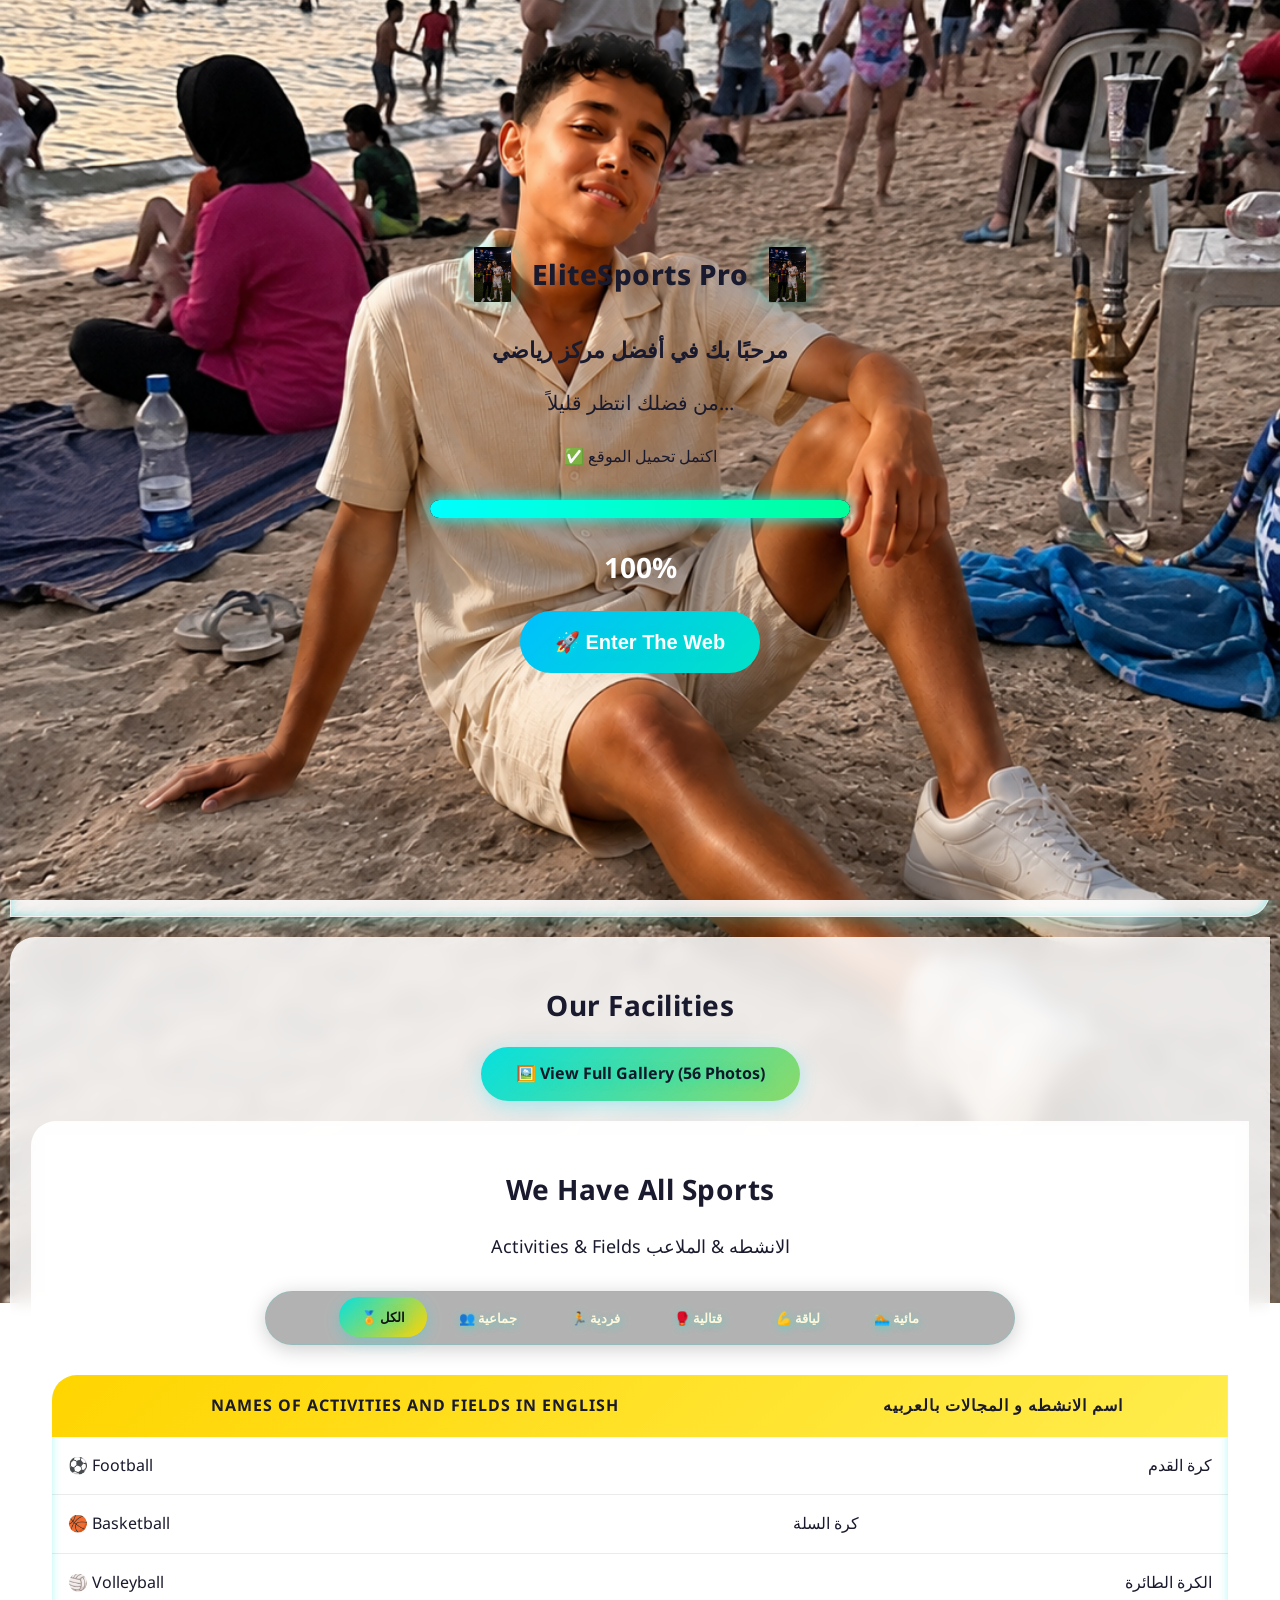
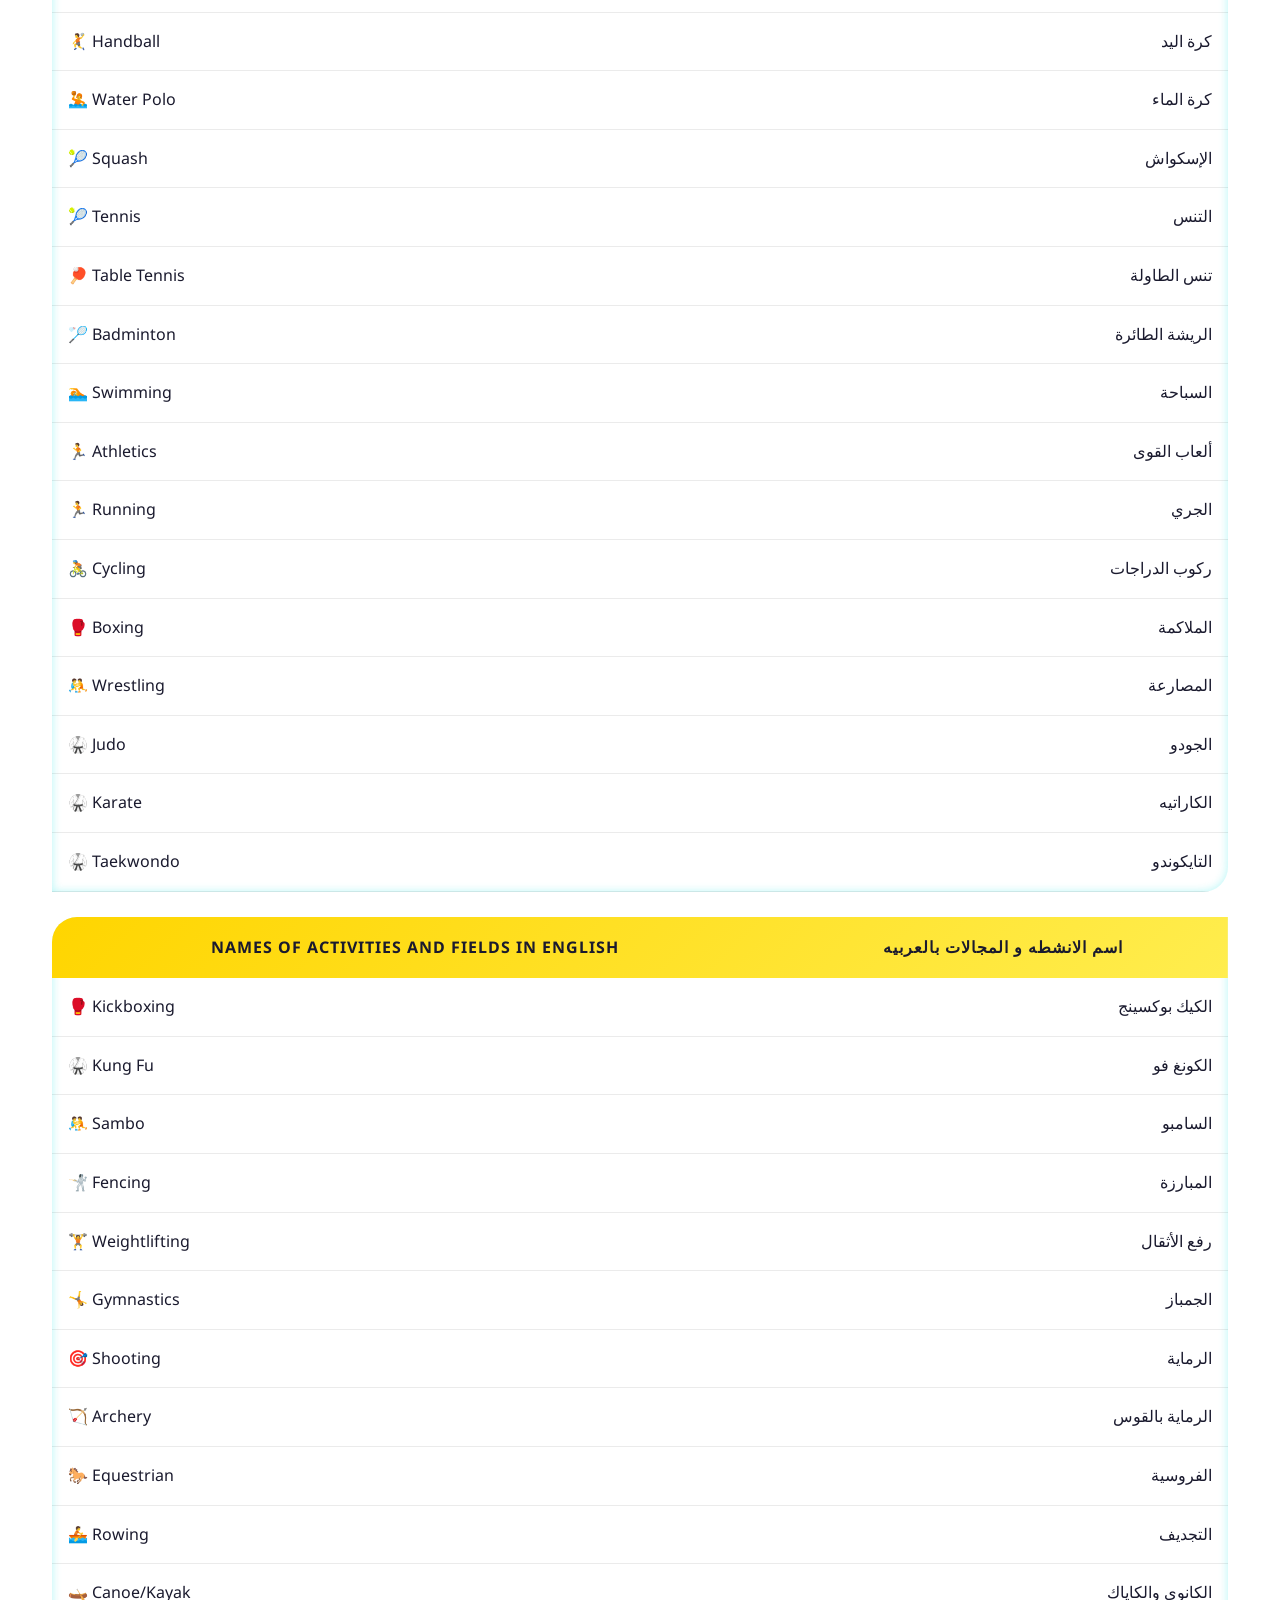
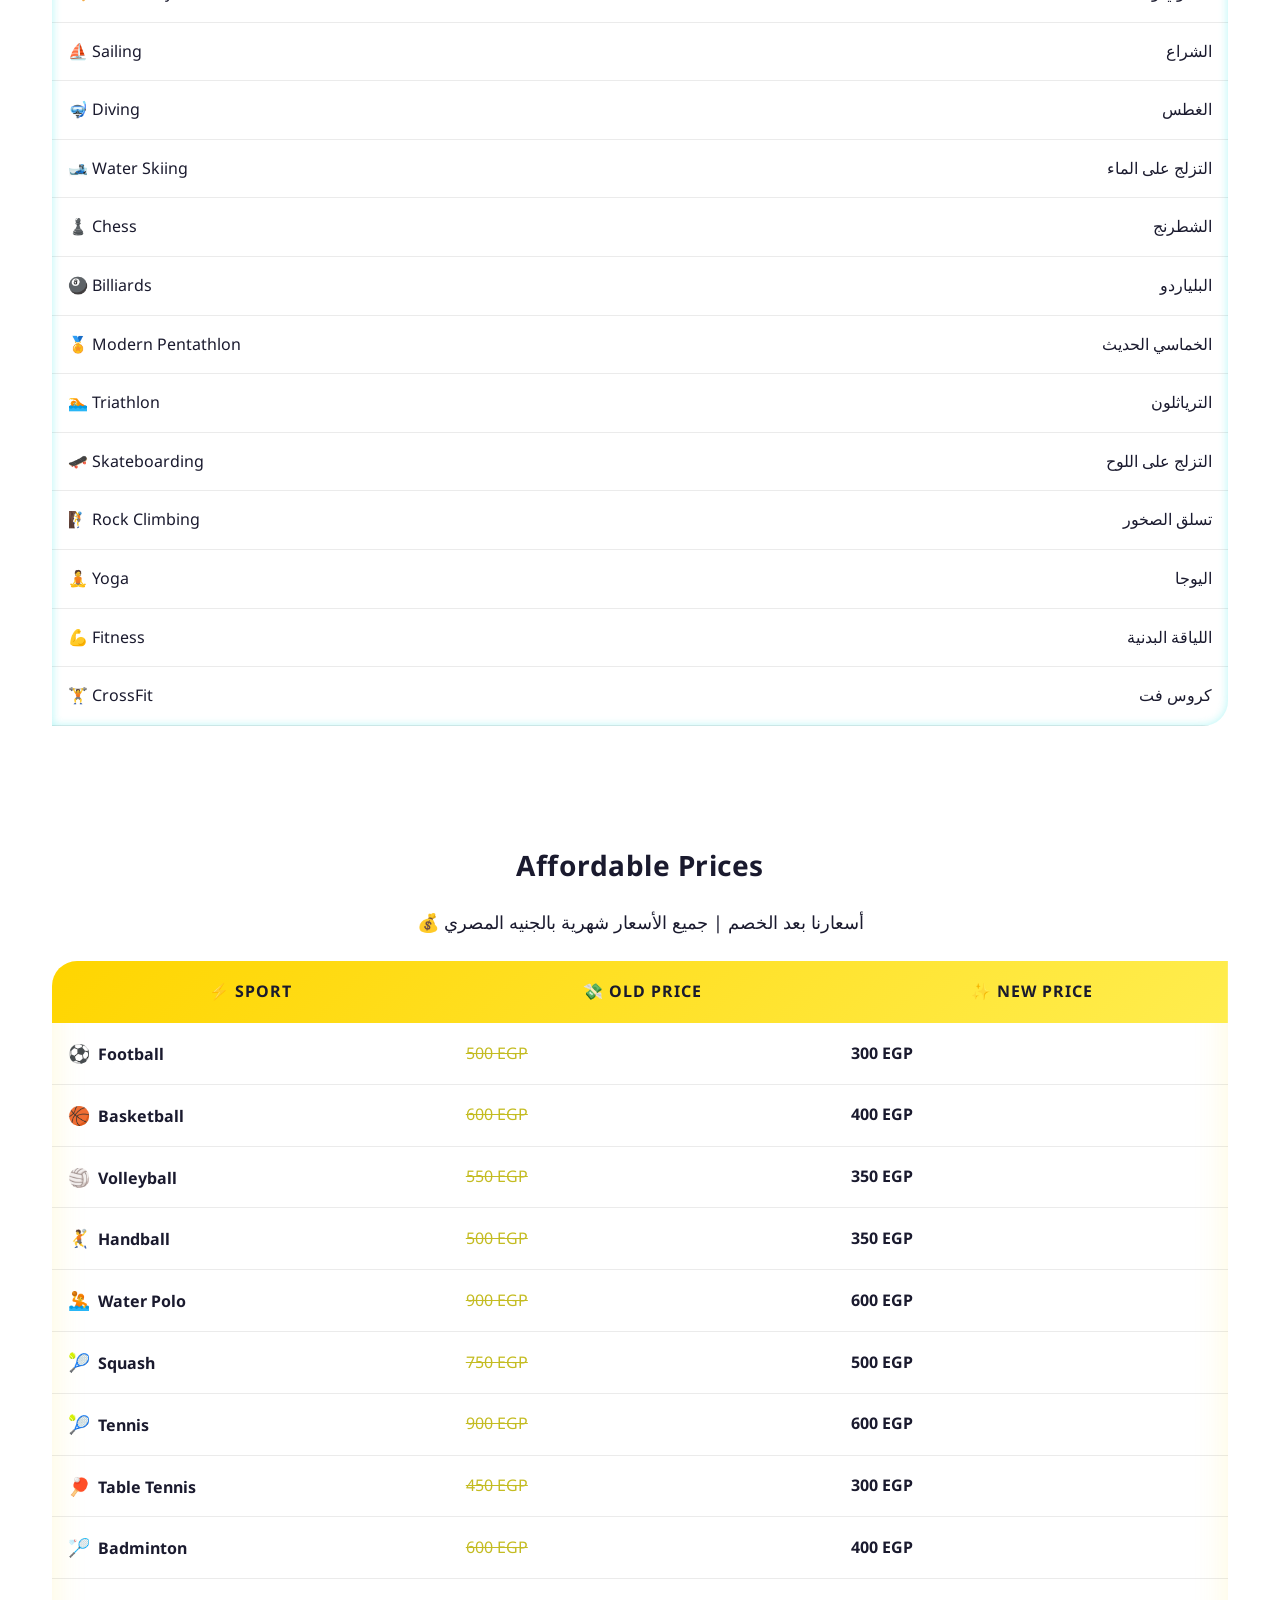
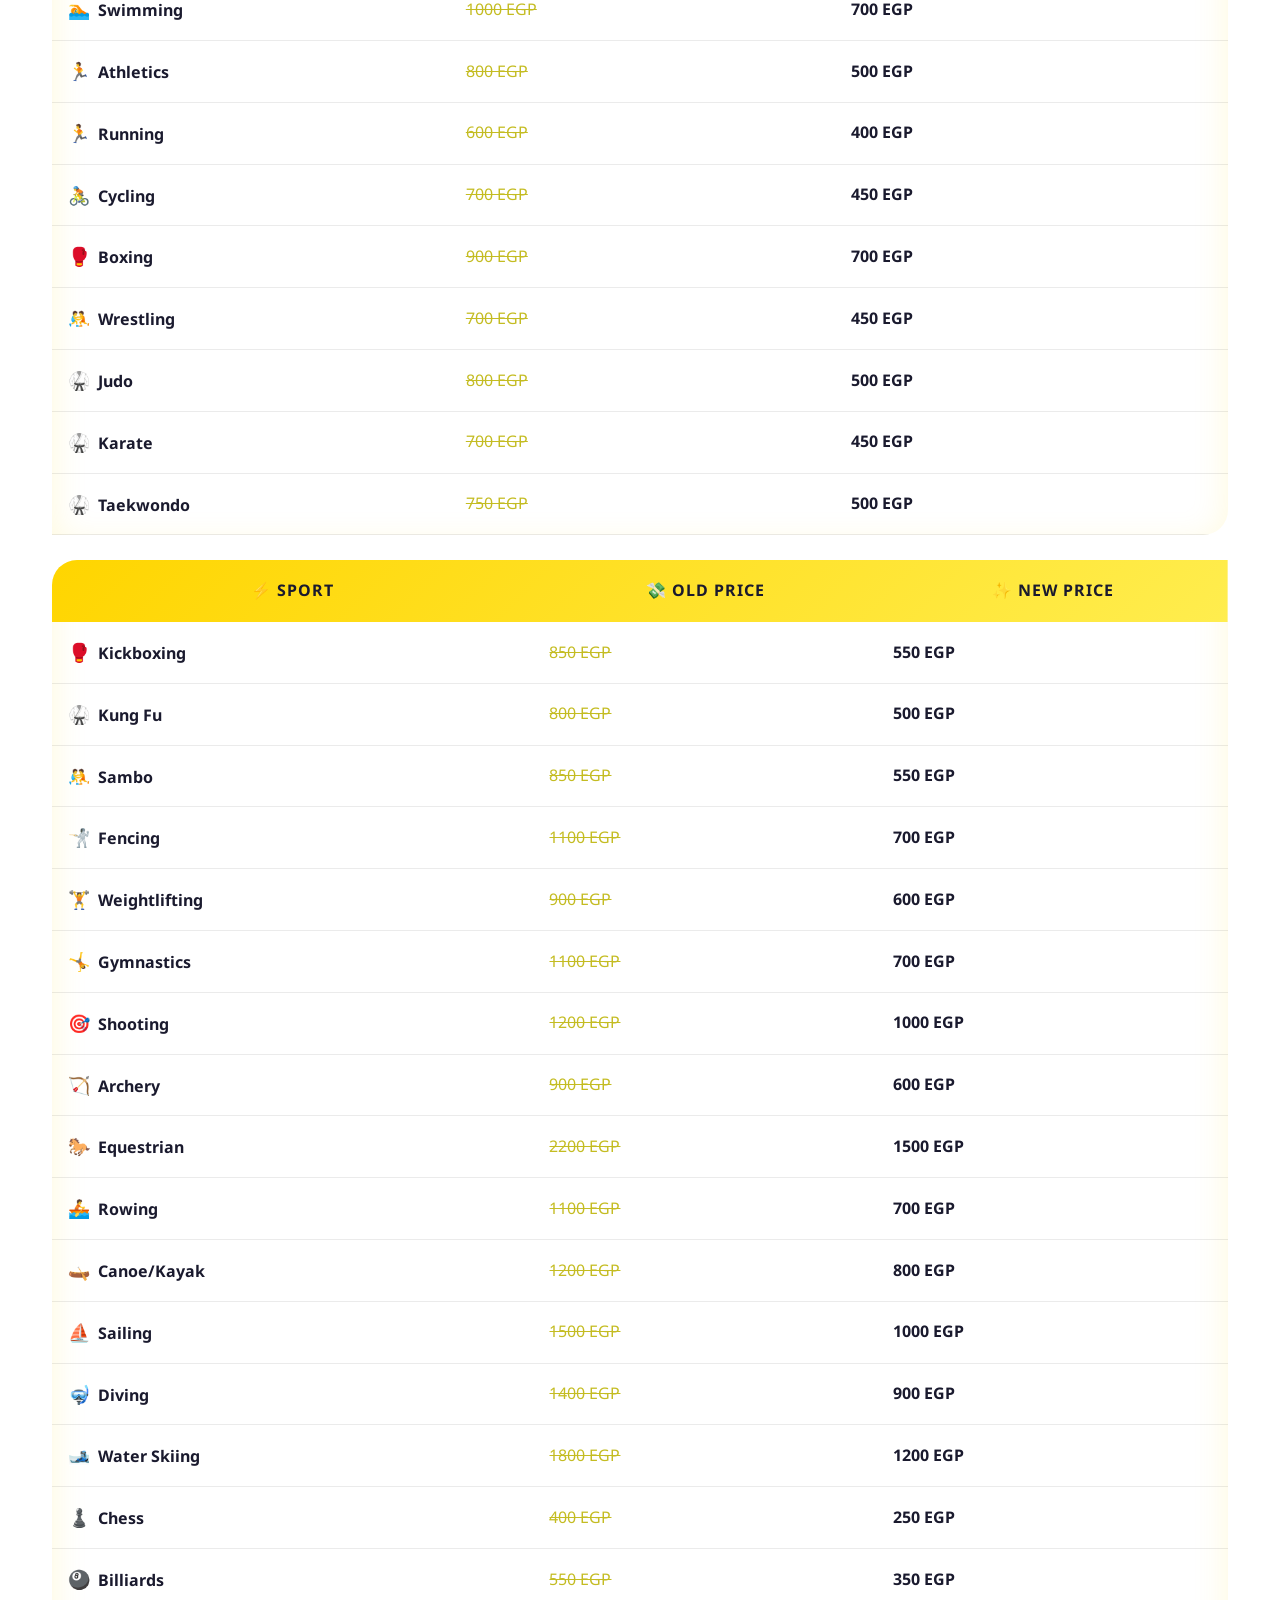
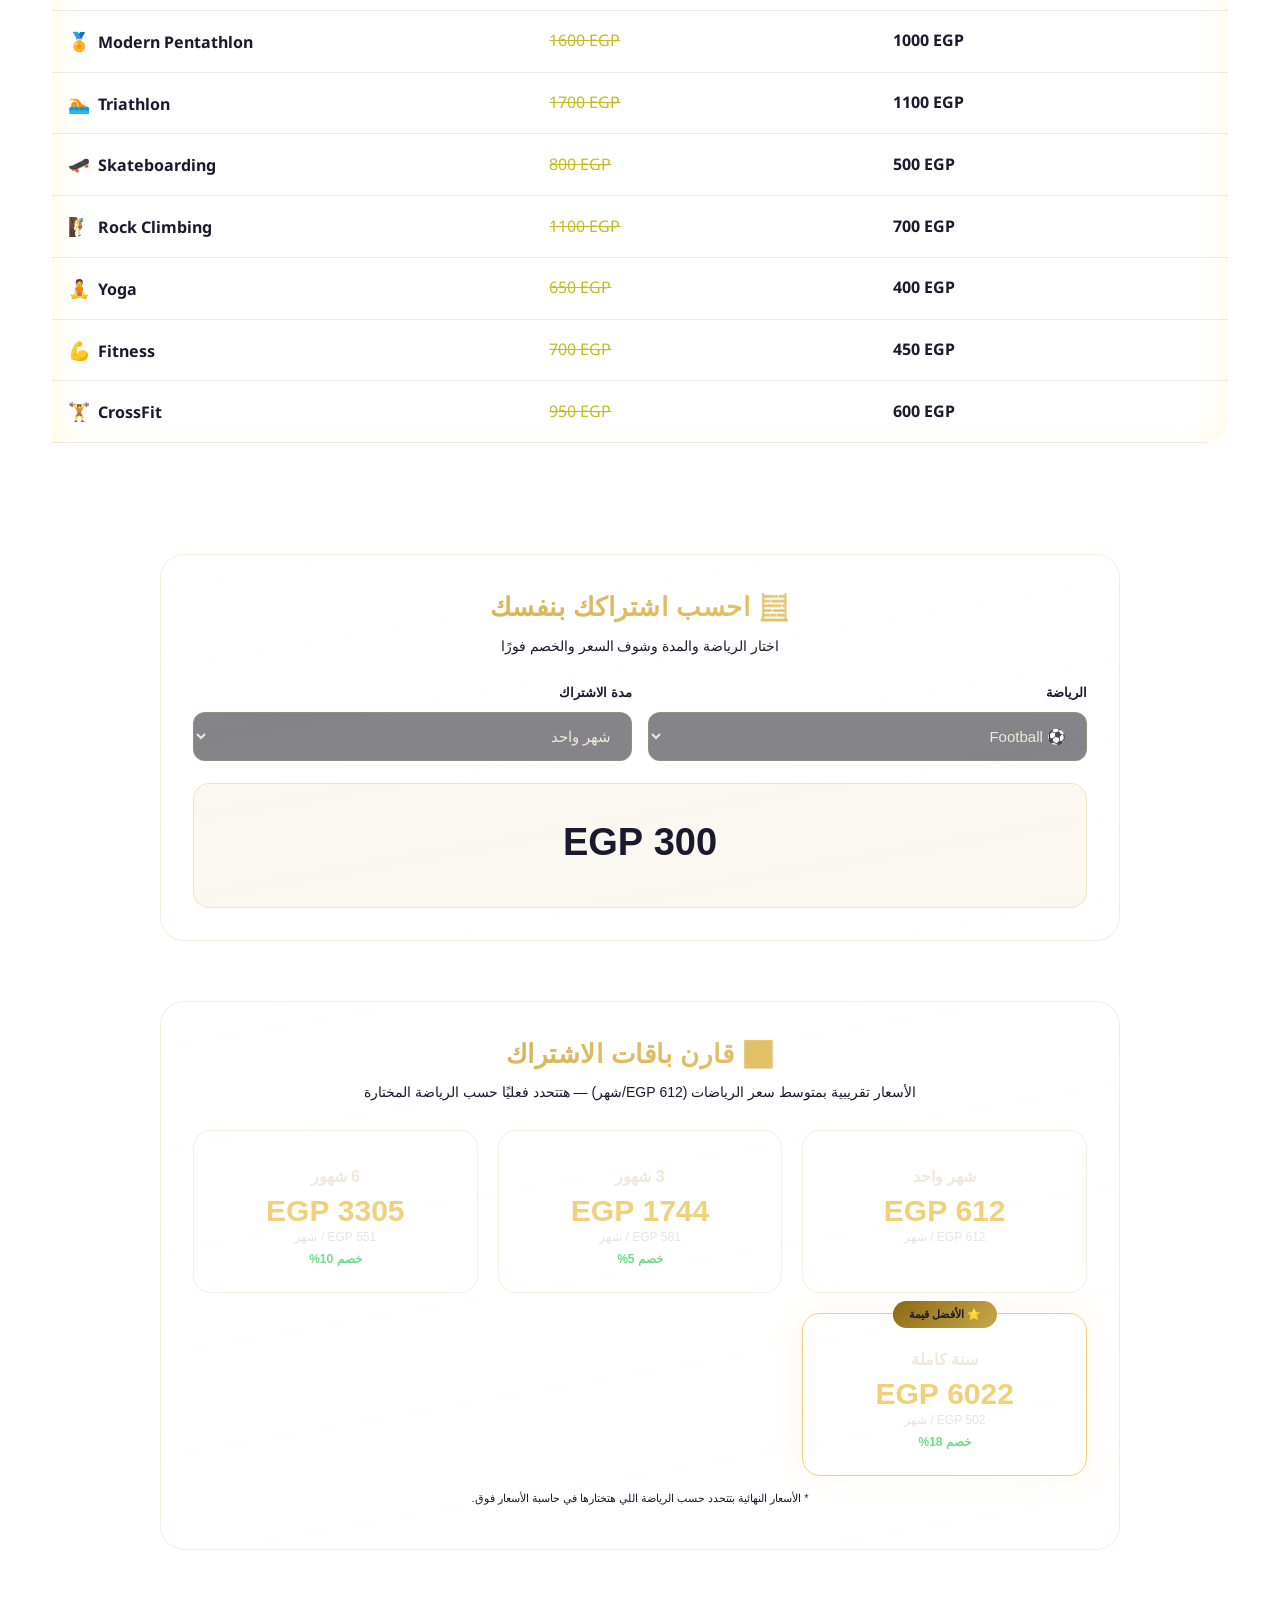
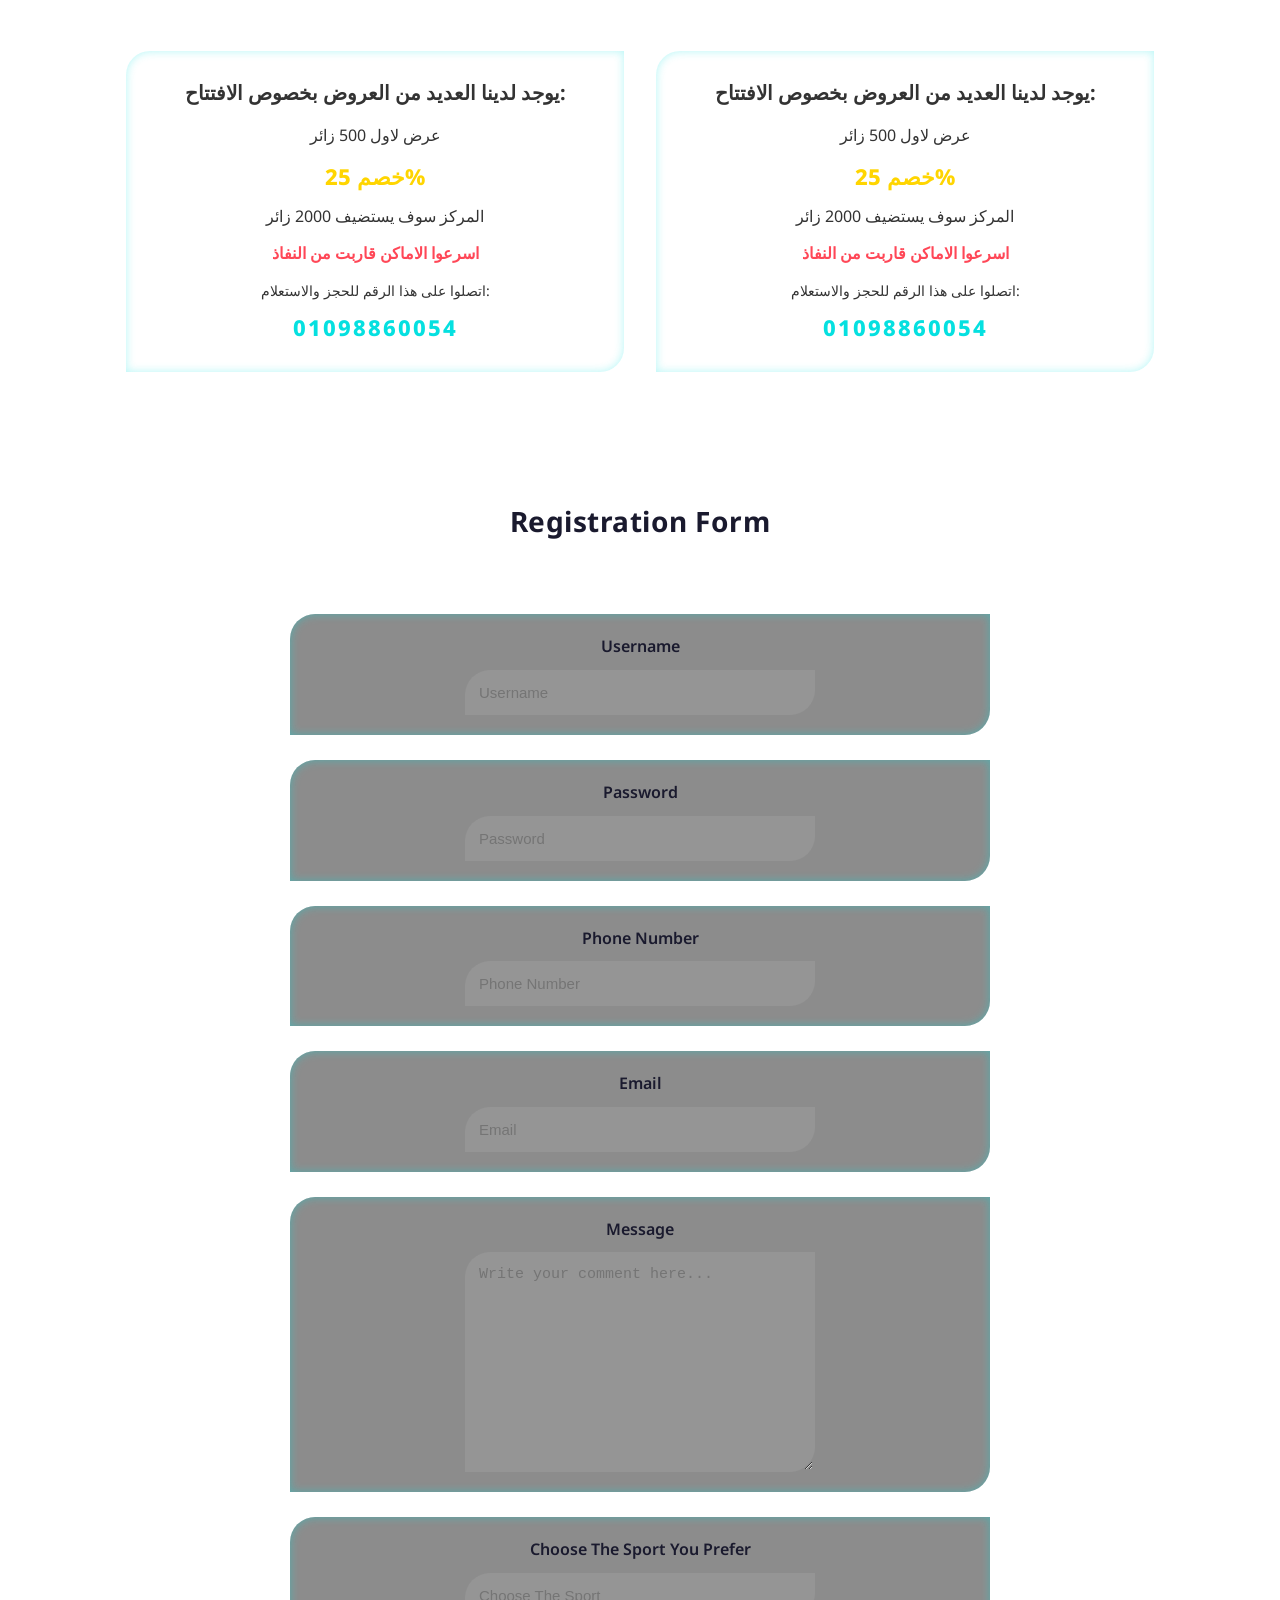
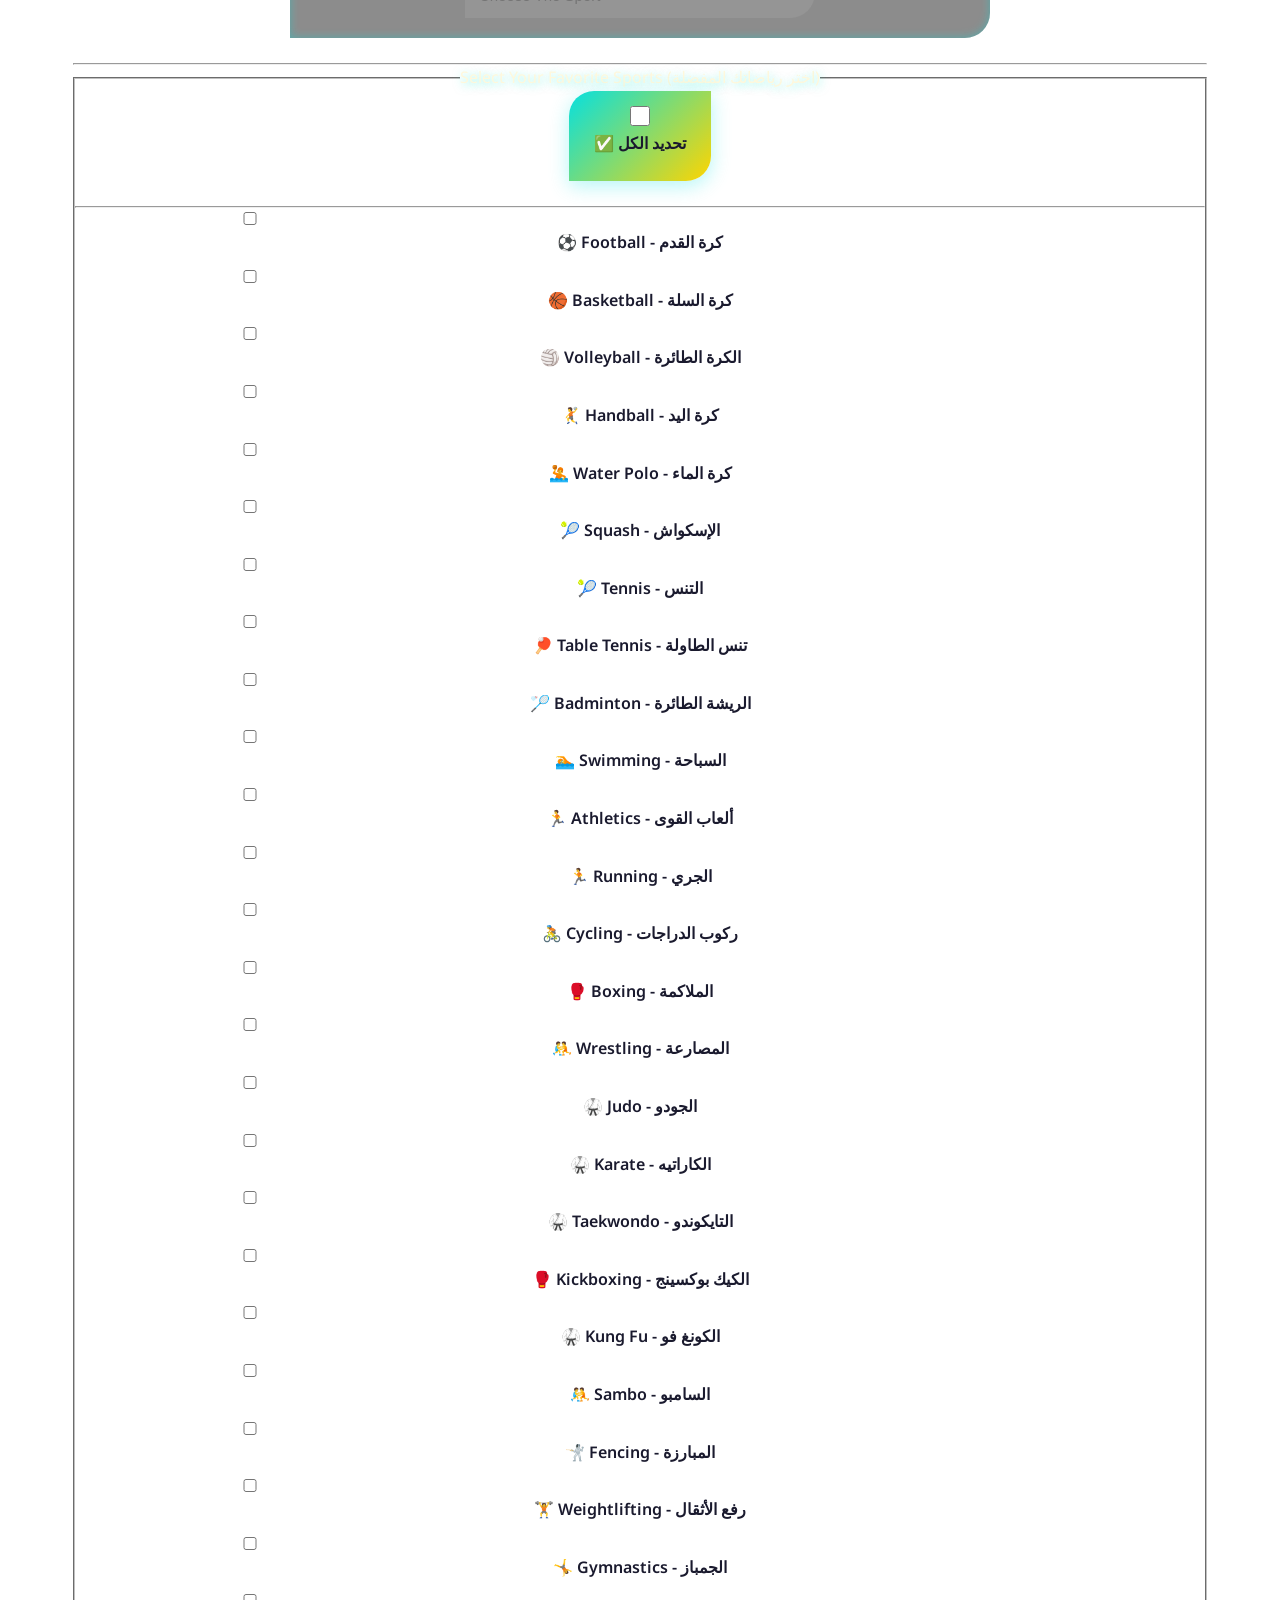
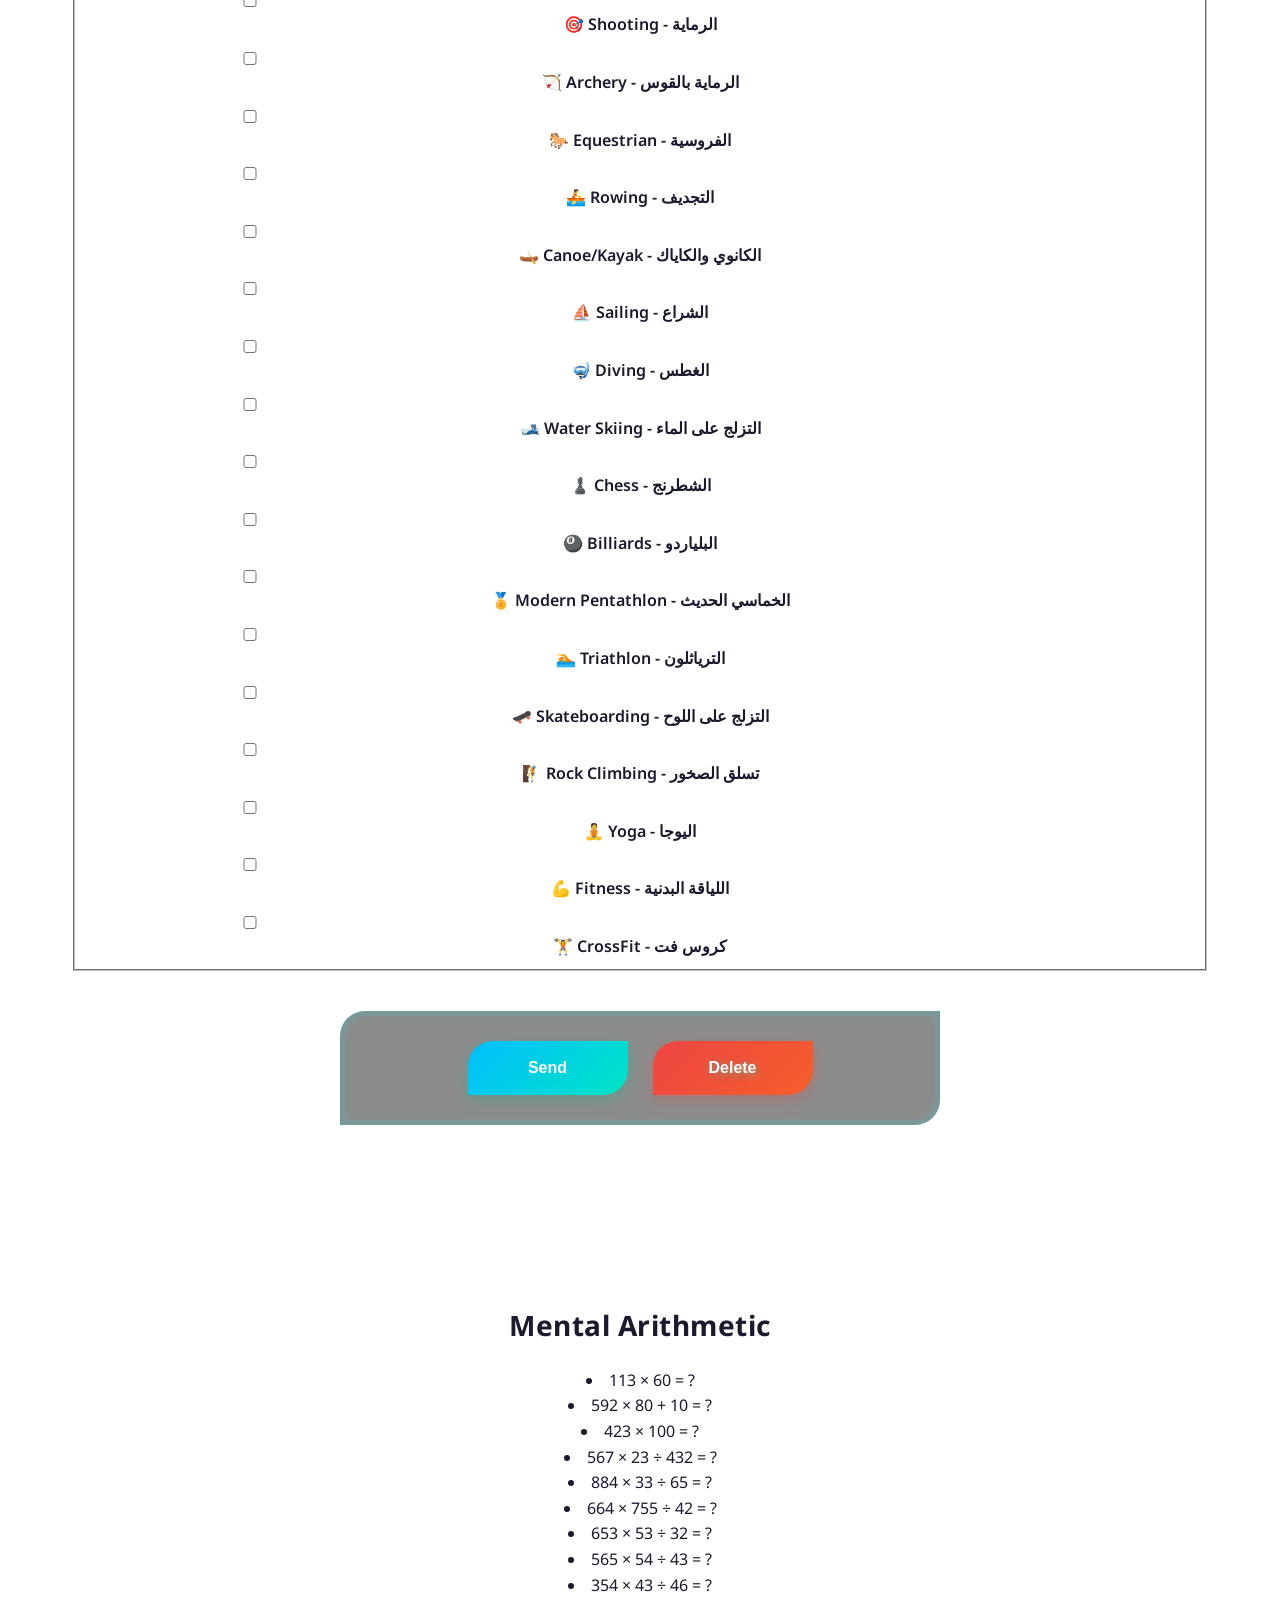
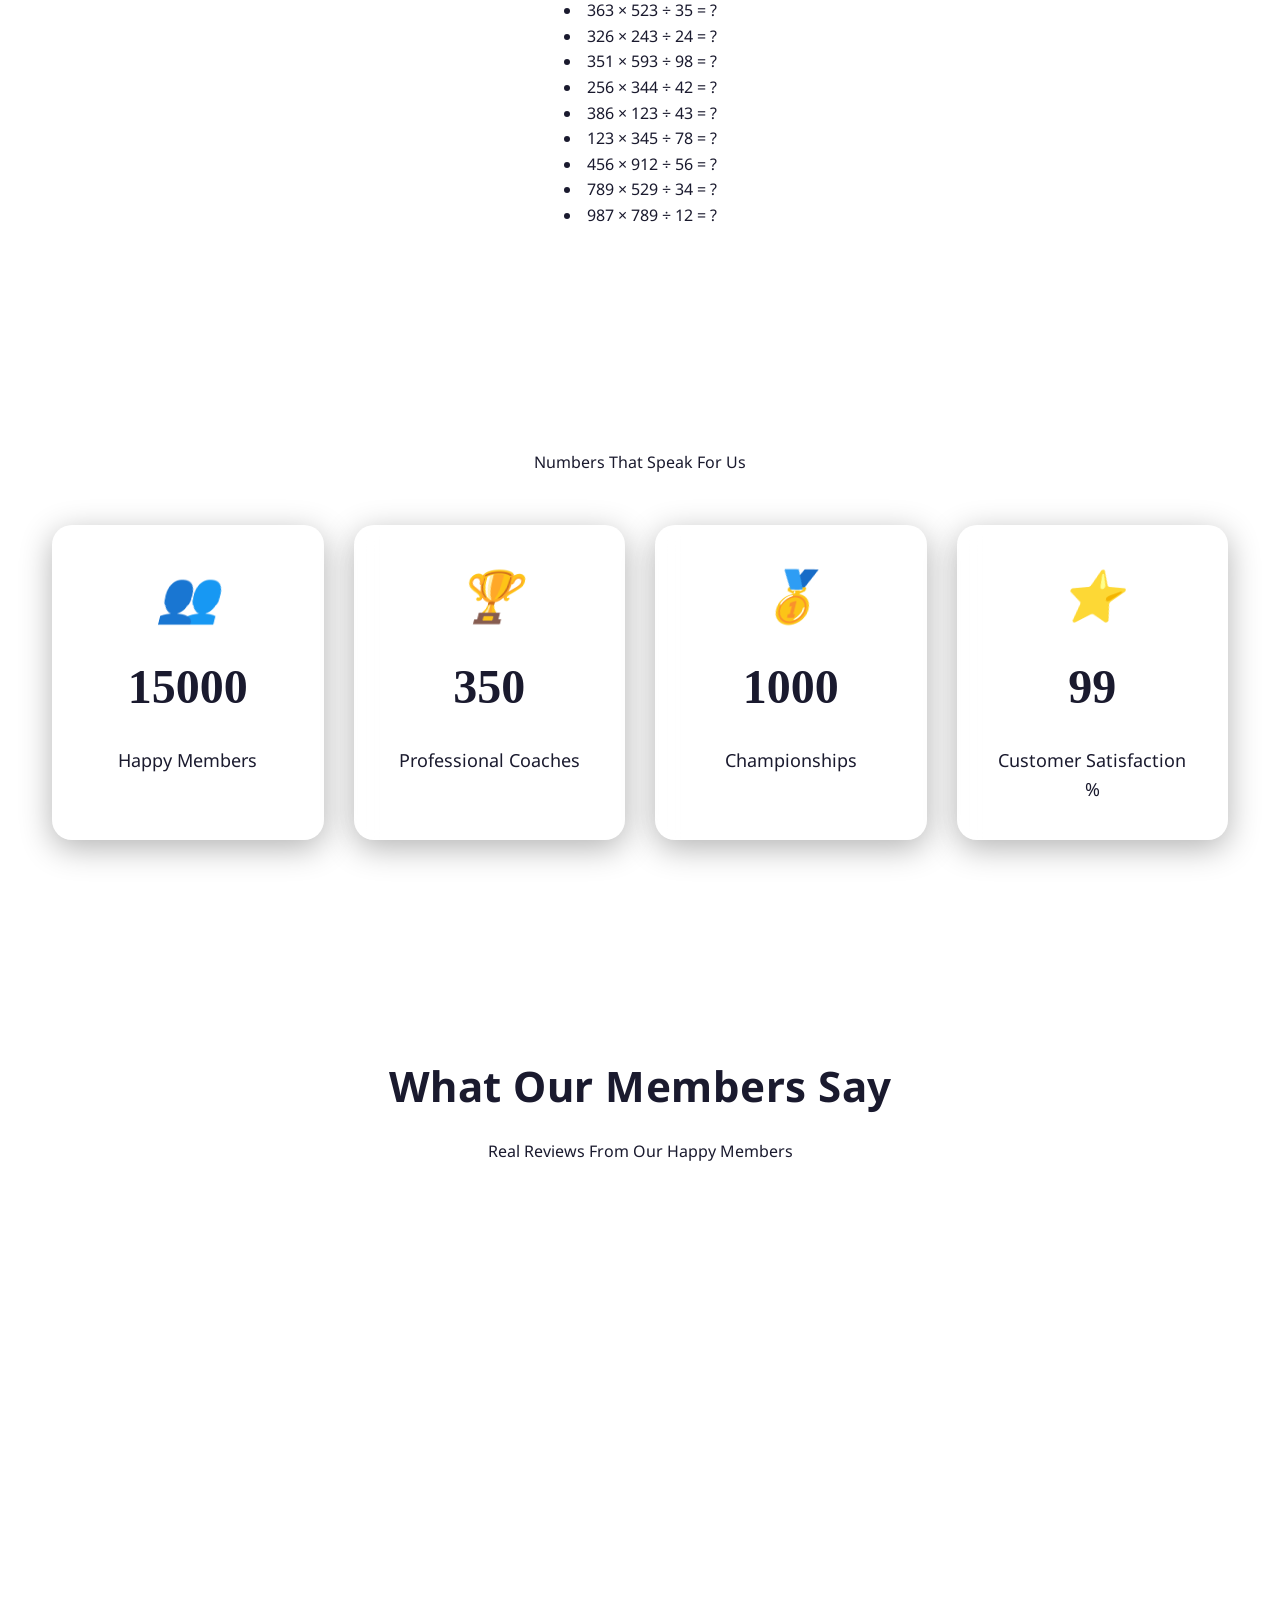
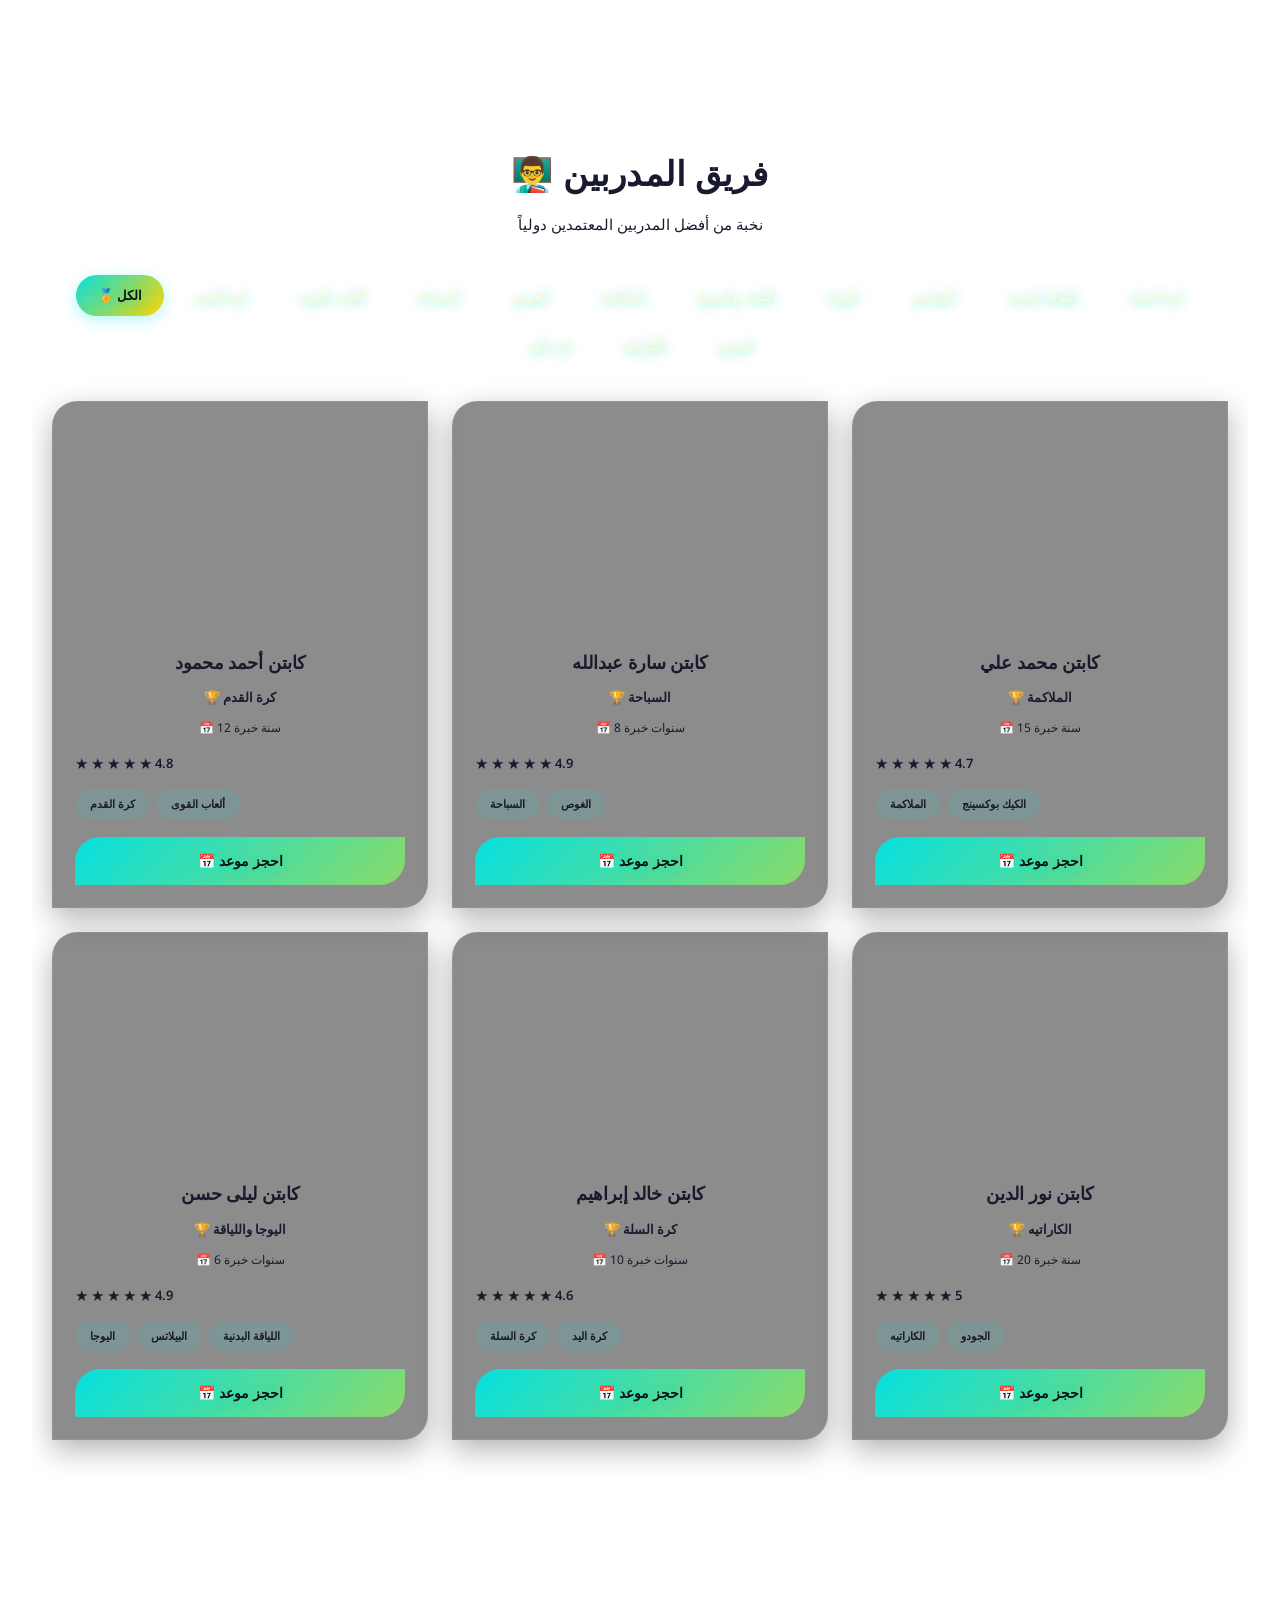
==== index.html @ a333051b "Add files via upload" ====
<!doctype html>
<html lang="en">
  <head>
    <meta charset="UTF-8" />
    <meta name="viewport" content="width=device-width, initial-scale=1.0" />
    <meta name="theme-color" content="#c9a84c" />
    <meta name="author" content="Muhammad Gharib &amp; Younes Gharib" />

    <!-- ═══ PWA (تثبيت الموقع كتطبيق) ═══ -->
    <link rel="manifest" href="manifest.json" />
    <link rel="apple-touch-icon" href="icons/icon-192.png" />
    <meta name="mobile-web-app-capable" content="yes" />
    <meta name="apple-mobile-web-app-capable" content="yes" />
    <meta
      name="apple-mobile-web-app-status-bar-style"
      content="black-translucent"
    />
    <meta name="apple-mobile-web-app-title" content="EliteSports" />

    <title>EliteSports Pro | Fitness &amp; Training</title>

    <meta
      name="description"
      content="Professional EliteSports Pro for Fitness and Training - Multiple sports activities with affordable prices"
    />
    <meta
      property="og:title"
      content="EliteSports Pro | Fitness &amp; Training"
    />
    <meta
      property="og:description"
      content="Professional EliteSports Pro for Fitness and Training"
    />
    <meta property="og:type" content="website" />

    <link rel="preconnect" href="https://fonts.googleapis.com" />
    <link rel="preconnect" href="https://fonts.gstatic.com" crossorigin />
    <link
      href="https://fonts.googleapis.com/css2?family=Noto+Sans:wght@400;700&display=swap"
      rel="stylesheet"
    />

    <link
      rel="icon"
      href="data:image/svg+xml,<svg xmlns=%22http://www.w3.org/2000/svg%22 viewBox=%220 0 100 100%22><text y=%22.9em%22 font-size=%2290%22>🏆</text></svg>"
    />

    <link
      rel="stylesheet"
      href="https://cdnjs.cloudflare.com/ajax/libs/font-awesome/6.7.2/css/all.min.css"
    />
    <link rel="stylesheet" href="css/style.css" />
    <link rel="stylesheet" href="css/enhancements.css" />
  </head>

  <body>
    <!-- ═══ Loading Screen ═══ -->
    <div id="loading-screen">
      <div class="loading-center">
        <a href="#" class="logo">
          <img
            src="images/521fe9e4-adf5-4db0-8111-1235c1677238.png"
            alt="EliteSports Pro Logo"
          />
          <span>EliteSports Pro</span>
          <img
            src="images/521fe9e4-adf5-4db0-8111-1235c1677238.png"
            alt="EliteSports Pro Logo"
          />
        </a>
        <p class="welcome-text">مرحبًا بك في أفضل مركز رياضي</p>
        <p class="waiting-text">من فضلك انتظر قليلاً...</p>
        <p id="loading-status">جاري تحميل الملفات...</p>
        <div class="loader-bar">
          <div id="loader-fill"></div>
        </div>
        <div id="loading-percent">0%</div>
        <button id="enter-site-btn">🚀 Enter The Web</button>
      </div>
    </div>
    <div class="dev-badge">إعداد المبرمج / محمد غريب و يونس غريب</div>
    <!-- ═══ Header ═══ -->
    <header>
      <h1>بسم الله الرحمن الرحيم</h1>
      <h2>السلام عليكم ورحمة الله وبركاته</h2>

      <h3>قال رسول الله ﷺ:</h3>
      <h3>
        «الْمُؤْمِنُ الْقَوِيُّ خَيْرٌ وَأَحَبُّ إِلَى اللَّهِ مِنَ الْمُؤْمِنِ
        الضَّعِيفِ، وَفِي كُلٍّ خَيْرٍ...»
      </h3>
      <h3>رواه صحيح مسلم.</h3>
      <h3>صدق رسول الله صلى الله عليه وسلم</h3>
      <h3 class="hadith-explain">دعوني اشرح لحضراتكم معنى هذا الحديث الشريف</h3>
      <h3 class="hadith-meaning">
        المعنى: يشمل القوة في الإيمان، والعلم، والأخلاق، وكذلك القوة البدنية
        التي تعين المسلم على طاعة الله وخدمة الناس.
      </h3>

      <blockquote>بسم الله الرحمن الرحيم</blockquote>
      <blockquote>
        وَأَعِدُّوا لَهُم مَّا اسْتَطَعْتُم مِّن قُوَّةٍ وَمِن رِّبَاطِ
        الْخَيْلِ تُرْهِبُونَ بِهِ عَدُوَّ اللَّهِ وَعَدُوَكُمْ وَآخَرِينَ مِن
        دُونِهِمْ لَا تَعْلَمُونَهُمُ اللَّهُ يَعْلَمُهُمْ ۚ وَمَا تُنفِقُوا مِن
        شَيْءٍ فِي سَبِيلِ اللَّهِ يُوَفَّ إِلَيْكُمْ وَأَنتُمْ لَا تُظْلَمُونَ
      </blockquote>
      <blockquote>صدق الله العظيم</blockquote>

      <h1>🏆 EliteSports Pro 🏆</h1>
      <p>Welcome To Our Professional EliteSports Pro</p>

      <div class="search-box">
        <label for="site-search">Search</label>
        <input id="site-search" type="search" placeholder="Search" />
      </div>

      <nav aria-label="Main navigation">
        <a href="#activities">Activities</a>
        <a href="gallery.html">🖼️ Gallery</a>
        <a href="#prices">Prices</a>
        <a href="#registration">Login</a>
        <a href="#mental-arithmetic">Mental Arithmetic</a>
        <a href="#contact">Contact</a>
      </nav>
    </header>

    <!-- ═══ Main Content ═══ -->
    <main>
      <h2 id="facilities-heading">Our Facilities</h2>

      <div style="text-align: center; margin: 20px 0">
        <a href="gallery.html" class="gallery-link"
          >🖼️ View Full Gallery (56 Photos)</a
        >
      </div>

      <!-- ── Activities Section ── -->
      <section id="activities" aria-labelledby="activities-heading">
        <h2 id="activities-heading">We Have All Sports</h2>
        <p class="section-subtitle-gold">
          Activities & Fields <span>الانشطه & الملاعب</span>
        </p>

        <table class="activities-table">
          <thead>
            <tr>
              <th>Names of activities and fields in English</th>
              <th>اسم الانشطه و المجالات بالعربيه</th>
            </tr>
          </thead>
          <tbody>
            <tr>
              <td>⚽ Football</td>
              <td class="arabic-name">كرة القدم</td>
            </tr>
            <tr>
              <td>🏀 Basketball</td>
              <td>كرة السلة</td>
            </tr>
            <tr>
              <td>🏐 Volleyball</td>
              <td class="arabic-name">الكرة الطائرة</td>
            </tr>
            <tr>
              <td>🤾 Handball</td>
              <td class="arabic-name">كرة اليد</td>
            </tr>
            <tr>
              <td>🤽 Water Polo</td>
              <td class="arabic-name">كرة الماء</td>
            </tr>
            <tr>
              <td>🎾 Squash</td>
              <td class="arabic-name">الإسكواش</td>
            </tr>
            <tr>
              <td>🎾 Tennis</td>
              <td class="arabic-name">التنس</td>
            </tr>
            <tr>
              <td>🏓 Table Tennis</td>
              <td class="arabic-name">تنس الطاولة</td>
            </tr>
            <tr>
              <td>🏸 Badminton</td>
              <td class="arabic-name">الريشة الطائرة</td>
            </tr>
            <tr>
              <td>🏊 Swimming</td>
              <td class="arabic-name">السباحة</td>
            </tr>
            <tr>
              <td>🏃 Athletics</td>
              <td class="arabic-name">ألعاب القوى</td>
            </tr>
            <tr>
              <td>🏃 Running</td>
              <td class="arabic-name">الجري</td>
            </tr>
            <tr>
              <td>🚴 Cycling</td>
              <td class="arabic-name">ركوب الدراجات</td>
            </tr>
            <tr>
              <td>🥊 Boxing</td>
              <td class="arabic-name">الملاكمة</td>
            </tr>
            <tr>
              <td>🤼 Wrestling</td>
              <td class="arabic-name">المصارعة</td>
            </tr>
            <tr>
              <td>🥋 Judo</td>
              <td class="arabic-name">الجودو</td>
            </tr>
            <tr>
              <td>🥋 Karate</td>
              <td class="arabic-name">الكاراتيه</td>
            </tr>
            <tr>
              <td>🥋 Taekwondo</td>
              <td class="arabic-name">التايكوندو</td>
            </tr>
          </tbody>
        </table>

        <table class="activities-table">
          <thead>
            <tr>
              <th>Names of activities and fields in English</th>
              <th>اسم الانشطه و المجالات بالعربيه</th>
            </tr>
          </thead>
          <tbody>
            <tr>
              <td>🥊 Kickboxing</td>
              <td class="arabic-name">الكيك بوكسينج</td>
            </tr>
            <tr>
              <td>🥋 Kung Fu</td>
              <td class="arabic-name">الكونغ فو</td>
            </tr>
            <tr>
              <td>🤼 Sambo</td>
              <td class="arabic-name">السامبو</td>
            </tr>
            <tr>
              <td>🤺 Fencing</td>
              <td class="arabic-name">المبارزة</td>
            </tr>
            <tr>
              <td>🏋️ Weightlifting</td>
              <td class="arabic-name">رفع الأثقال</td>
            </tr>
            <tr>
              <td>🤸 Gymnastics</td>
              <td class="arabic-name">الجمباز</td>
            </tr>
            <tr>
              <td>🎯 Shooting</td>
              <td class="arabic-name">الرماية</td>
            </tr>
            <tr>
              <td>🏹 Archery</td>
              <td class="arabic-name">الرماية بالقوس</td>
            </tr>
            <tr>
              <td>🐎 Equestrian</td>
              <td class="arabic-name">الفروسية</td>
            </tr>
            <tr>
              <td>🚣 Rowing</td>
              <td class="arabic-name">التجديف</td>
            </tr>
            <tr>
              <td>🛶 Canoe/Kayak</td>
              <td class="arabic-name">الكانوي والكاياك</td>
            </tr>
            <tr>
              <td>⛵ Sailing</td>
              <td class="arabic-name">الشراع</td>
            </tr>
            <tr>
              <td>🤿 Diving</td>
              <td class="arabic-name">الغطس</td>
            </tr>
            <tr>
              <td>🎿 Water Skiing</td>
              <td class="arabic-name">التزلج على الماء</td>
            </tr>
            <tr>
              <td>♟️ Chess</td>
              <td class="arabic-name">الشطرنج</td>
            </tr>
            <tr>
              <td>🎱 Billiards</td>
              <td class="arabic-name">البلياردو</td>
            </tr>
            <tr>
              <td>🏅 Modern Pentathlon</td>
              <td class="arabic-name">الخماسي الحديث</td>
            </tr>
            <tr>
              <td>🏊 Triathlon</td>
              <td class="arabic-name">الترياثلون</td>
            </tr>
            <tr>
              <td>🛹 Skateboarding</td>
              <td class="arabic-name">التزلج على اللوح</td>
            </tr>
            <tr>
              <td>🧗 Rock Climbing</td>
              <td class="arabic-name">تسلق الصخور</td>
            </tr>
            <tr>
              <td>🧘 Yoga</td>
              <td class="arabic-name">اليوجا</td>
            </tr>
            <tr>
              <td>💪 Fitness</td>
              <td class="arabic-name">اللياقة البدنية</td>
            </tr>
            <tr>
              <td>🏋️ CrossFit</td>
              <td class="arabic-name">كروس فت</td>
            </tr>
          </tbody>
        </table>
      </section>

      <!-- ── Prices Section ── -->
      <section id="prices" aria-labelledby="prices-heading">
        <h2 id="prices-heading">Affordable Prices</h2>
        <p class="section-subtitle-gold">
          💰 أسعارنا بعد الخصم | جميع الأسعار شهرية بالجنيه المصري
        </p>

        <table class="prices-table">
          <thead>
            <tr>
              <th>⚡ Sport</th>
              <th>💸 Old Price</th>
              <th>✨ New Price</th>
            </tr>
          </thead>
          <tbody>
            <tr>
              <td><span class="sport-emoji">⚽</span>Football</td>
              <td><del>500 EGP</del></td>
              <td>300 EGP</td>
            </tr>
            <tr>
              <td><span class="sport-emoji">🏀</span>Basketball</td>
              <td><del>600 EGP</del></td>
              <td>400 EGP</td>
            </tr>
            <tr>
              <td><span class="sport-emoji">🏐</span>Volleyball</td>
              <td><del>550 EGP</del></td>
              <td>350 EGP</td>
            </tr>
            <tr>
              <td><span class="sport-emoji">🤾</span>Handball</td>
              <td><del>500 EGP</del></td>
              <td>350 EGP</td>
            </tr>
            <tr>
              <td><span class="sport-emoji">🤽</span>Water Polo</td>
              <td><del>900 EGP</del></td>
              <td>600 EGP</td>
            </tr>
            <tr>
              <td><span class="sport-emoji">🎾</span>Squash</td>
              <td><del>750 EGP</del></td>
              <td>500 EGP</td>
            </tr>
            <tr>
              <td><span class="sport-emoji">🎾</span>Tennis</td>
              <td><del>900 EGP</del></td>
              <td>600 EGP</td>
            </tr>
            <tr>
              <td><span class="sport-emoji">🏓</span>Table Tennis</td>
              <td><del>450 EGP</del></td>
              <td>300 EGP</td>
            </tr>
            <tr>
              <td><span class="sport-emoji">🏸</span>Badminton</td>
              <td><del>600 EGP</del></td>
              <td>400 EGP</td>
            </tr>
            <tr>
              <td><span class="sport-emoji">🏊</span>Swimming</td>
              <td><del>1000 EGP</del></td>
              <td>700 EGP</td>
            </tr>
            <tr>
              <td><span class="sport-emoji">🏃</span>Athletics</td>
              <td><del>800 EGP</del></td>
              <td>500 EGP</td>
            </tr>
            <tr>
              <td><span class="sport-emoji">🏃</span>Running</td>
              <td><del>600 EGP</del></td>
              <td>400 EGP</td>
            </tr>
            <tr>
              <td><span class="sport-emoji">🚴</span>Cycling</td>
              <td><del>700 EGP</del></td>
              <td>450 EGP</td>
            </tr>
            <tr>
              <td><span class="sport-emoji">🥊</span>Boxing</td>
              <td><del>900 EGP</del></td>
              <td>700 EGP</td>
            </tr>
            <tr>
              <td><span class="sport-emoji">🤼</span>Wrestling</td>
              <td><del>700 EGP</del></td>
              <td>450 EGP</td>
            </tr>
            <tr>
              <td><span class="sport-emoji">🥋</span>Judo</td>
              <td><del>800 EGP</del></td>
              <td>500 EGP</td>
            </tr>
            <tr>
              <td><span class="sport-emoji">🥋</span>Karate</td>
              <td><del>700 EGP</del></td>
              <td>450 EGP</td>
            </tr>
            <tr>
              <td><span class="sport-emoji">🥋</span>Taekwondo</td>
              <td><del>750 EGP</del></td>
              <td>500 EGP</td>
            </tr>
          </tbody>
        </table>

        <table class="prices-table">
          <thead>
            <tr>
              <th>⚡ Sport</th>
              <th>💸 Old Price</th>
              <th>✨ New Price</th>
            </tr>
          </thead>
          <tbody>
            <tr>
              <td><span class="sport-emoji">🥊</span>Kickboxing</td>
              <td><del>850 EGP</del></td>
              <td>550 EGP</td>
            </tr>
            <tr>
              <td><span class="sport-emoji">🥋</span>Kung Fu</td>
              <td><del>800 EGP</del></td>
              <td>500 EGP</td>
            </tr>
            <tr>
              <td><span class="sport-emoji">🤼</span>Sambo</td>
              <td><del>850 EGP</del></td>
              <td>550 EGP</td>
            </tr>
            <tr>
              <td><span class="sport-emoji">🤺</span>Fencing</td>
              <td><del>1100 EGP</del></td>
              <td>700 EGP</td>
            </tr>
            <tr>
              <td><span class="sport-emoji">🏋️</span>Weightlifting</td>
              <td><del>900 EGP</del></td>
              <td>600 EGP</td>
            </tr>
            <tr>
              <td><span class="sport-emoji">🤸</span>Gymnastics</td>
              <td><del>1100 EGP</del></td>
              <td>700 EGP</td>
            </tr>
            <tr>
              <td><span class="sport-emoji">🎯</span>Shooting</td>
              <td><del>1200 EGP</del></td>
              <td>1000 EGP</td>
            </tr>
            <tr>
              <td><span class="sport-emoji">🏹</span>Archery</td>
              <td><del>900 EGP</del></td>
              <td>600 EGP</td>
            </tr>
            <tr>
              <td><span class="sport-emoji">🐎</span>Equestrian</td>
              <td><del>2200 EGP</del></td>
              <td>1500 EGP</td>
            </tr>
            <tr>
              <td><span class="sport-emoji">🚣</span>Rowing</td>
              <td><del>1100 EGP</del></td>
              <td>700 EGP</td>
            </tr>
            <tr>
              <td><span class="sport-emoji">🛶</span>Canoe/Kayak</td>
              <td><del>1200 EGP</del></td>
              <td>800 EGP</td>
            </tr>
            <tr>
              <td><span class="sport-emoji">⛵</span>Sailing</td>
              <td><del>1500 EGP</del></td>
              <td>1000 EGP</td>
            </tr>
            <tr>
              <td><span class="sport-emoji">🤿</span>Diving</td>
              <td><del>1400 EGP</del></td>
              <td>900 EGP</td>
            </tr>
            <tr>
              <td><span class="sport-emoji">🎿</span>Water Skiing</td>
              <td><del>1800 EGP</del></td>
              <td>1200 EGP</td>
            </tr>
            <tr>
              <td><span class="sport-emoji">♟️</span>Chess</td>
              <td><del>400 EGP</del></td>
              <td>250 EGP</td>
            </tr>
            <tr>
              <td><span class="sport-emoji">🎱</span>Billiards</td>
              <td><del>550 EGP</del></td>
              <td>350 EGP</td>
            </tr>
            <tr>
              <td><span class="sport-emoji">🏅</span>Modern Pentathlon</td>
              <td><del>1600 EGP</del></td>
              <td>1000 EGP</td>
            </tr>
            <tr>
              <td><span class="sport-emoji">🏊</span>Triathlon</td>
              <td><del>1700 EGP</del></td>
              <td>1100 EGP</td>
            </tr>
            <tr>
              <td><span class="sport-emoji">🛹</span>Skateboarding</td>
              <td><del>800 EGP</del></td>
              <td>500 EGP</td>
            </tr>
            <tr>
              <td><span class="sport-emoji">🧗</span>Rock Climbing</td>
              <td><del>1100 EGP</del></td>
              <td>700 EGP</td>
            </tr>
            <tr>
              <td><span class="sport-emoji">🧘</span>Yoga</td>
              <td><del>650 EGP</del></td>
              <td>400 EGP</td>
            </tr>
            <tr>
              <td><span class="sport-emoji">💪</span>Fitness</td>
              <td><del>700 EGP</del></td>
              <td>450 EGP</td>
            </tr>
            <tr>
              <td><span class="sport-emoji">🏋️</span>CrossFit</td>
              <td><del>950 EGP</del></td>
              <td>600 EGP</td>
            </tr>
          </tbody>
        </table>
      </section>

      <!-- ── Pricing Calculator & Plan Comparison (pricing-tools.js) ── -->
      <div id="pricing-calculator-root"></div>
      <div id="plan-comparison-root"></div>

      <!-- ── Offers Section ── -->
      <div class="offers-container">
        <section class="offer-card">
          <div class="offer-title">
            يوجد لدينا العديد من العروض بخصوص الافتتاح:
          </div>
          <div class="offer-detail">عرض لاول 500 زائر</div>
          <div class="offer-highlight">خصم 25%</div>
          <div class="offer-detail">المركز سوف يستضيف 2000 زائر</div>
          <div class="offer-urgent">اسرعوا الاماكن قاربت من النفاذ</div>
          <div class="offer-contact-label">
            اتصلوا على هذا الرقم للحجز والاستعلام:
          </div>
          <div class="offer-phone">01098860054</div>
        </section>
        <section class="offer-card">
          <div class="offer-title">
            يوجد لدينا العديد من العروض بخصوص الافتتاح:
          </div>
          <div class="offer-detail">عرض لاول 500 زائر</div>
          <div class="offer-highlight">خصم 25%</div>
          <div class="offer-detail">المركز سوف يستضيف 2000 زائر</div>
          <div class="offer-urgent">اسرعوا الاماكن قاربت من النفاذ</div>
          <div class="offer-contact-label">
            اتصلوا على هذا الرقم للحجز والاستعلام:
          </div>
          <div class="offer-phone">01098860054</div>
        </section>
      </div>

      <!-- ── Registration Form ── -->
      <section id="registration" aria-labelledby="registration-heading">
        <h2 id="registration-heading">Registration Form</h2>

        <form
          id="registration-form"
          action="https://www.google.com"
          method="GET"
          target="_blank"
        >
          <div class="form-group">
            <label for="reg-username">Username</label>
            <div class="input-wrapper">
              <input
                type="text"
                id="reg-username"
                name="username"
                required
                placeholder="Username"
                minlength="4"
                maxlength="25"
                autofocus
                autocomplete="username"
              />
              <span
                class="clear-btn"
                role="button"
                tabindex="0"
                aria-label="Clear username field"
                >✖</span
              >
            </div>
          </div>

          <div class="form-group">
            <label for="reg-password">Password</label>
            <div class="input-wrapper">
              <input
                type="password"
                id="reg-password"
                name="password"
                required
                placeholder="Password"
                minlength="8"
                maxlength="16"
                autocomplete="current-password"
              />
              <span
                class="clear-btn"
                role="button"
                tabindex="0"
                aria-label="Clear password field"
                >✖</span
              >
            </div>
          </div>

          <div class="form-group">
            <label for="reg-phone">Phone Number</label>
            <div class="input-wrapper">
              <input
                type="tel"
                id="reg-phone"
                name="phone"
                required
                placeholder="Phone Number"
                minlength="11"
                maxlength="11"
                autocomplete="tel"
                pattern="[0-9]{11}"
              />
              <span
                class="clear-btn"
                role="button"
                tabindex="0"
                aria-label="Clear phone number field"
                >✖</span
              >
            </div>
          </div>

          <div class="form-group">
            <label for="reg-email">Email</label>
            <div class="input-wrapper">
              <input
                type="email"
                id="reg-email"
                name="email"
                required
                placeholder="Email"
                maxlength="50"
                autocomplete="email"
              />
              <span
                class="clear-btn"
                role="button"
                tabindex="0"
                aria-label="Clear email field"
                >✖</span
              >
            </div>
          </div>

          <div class="form-group form-group--full">
            <label for="reg-message">Message</label>
            <div class="input-wrapper input-wrapper--textarea">
              <textarea
                id="reg-message"
                name="message"
                rows="10"
                cols="60"
                required
                minlength="20"
                maxlength="1000"
                placeholder="Write your comment here..."
              ></textarea>
              <span
                class="clear-btn"
                role="button"
                tabindex="0"
                aria-label="Clear message field"
                >✖</span
              >
            </div>
          </div>

          <div class="form-group">
            <label for="reg-sport">Choose The Sport You Prefer</label>
            <input
              list="sports-list"
              id="reg-sport"
              name="preferred_sport"
              required
              placeholder="Choose The Sport"
              autocomplete="off"
            />
            <datalist id="sports-list">
              <option value="Football"></option>
              <option value="Basketball"></option>
              <option value="Volleyball"></option>
              <option value="Handball"></option>
              <option value="Water Polo"></option>
              <option value="Squash"></option>
              <option value="Tennis"></option>
              <option value="Table Tennis"></option>
              <option value="Badminton"></option>
              <option value="Swimming"></option>
              <option value="Athletics"></option>
              <option value="Running"></option>
              <option value="Cycling"></option>
              <option value="Boxing"></option>
              <option value="Wrestling"></option>
              <option value="Judo"></option>
              <option value="Karate"></option>
              <option value="Taekwondo"></option>
              <option value="Kickboxing"></option>
              <option value="Kung Fu"></option>
              <option value="Sambo"></option>
              <option value="Fencing"></option>
              <option value="Weightlifting"></option>
              <option value="Gymnastics"></option>
              <option value="Shooting"></option>
              <option value="Archery"></option>
              <option value="Equestrian"></option>
              <option value="Rowing"></option>
              <option value="Canoe/Kayak"></option>
              <option value="Sailing"></option>
              <option value="Diving"></option>
              <option value="Water Skiing"></option>
              <option value="Chess"></option>
              <option value="Billiards"></option>
              <option value="Modern Pentathlon"></option>
              <option value="Triathlon"></option>
              <option value="Skateboarding"></option>
              <option value="Rock Climbing"></option>
              <option value="Yoga"></option>
              <option value="Fitness"></option>
              <option value="CrossFit"></option>
            </datalist>
          </div>

          <hr />

          <fieldset class="form-fieldset">
            <legend>Select Your Favorite Sports (اختر رياضاتك المفضلة)</legend>
            <div class="checkbox-option select-all-wrapper">
              <input type="checkbox" id="select-all-sports" /><label
                for="select-all-sports"
                >✅ تحديد الكل</label
              >
            </div>
            <hr />
            <div class="checkbox-option">
              <input
                type="checkbox"
                id="sport-football"
                name="fav_sports"
                value="Football"
                class="sport-checkbox"
              /><label for="sport-football">⚽ Football - كرة القدم</label>
            </div>
            <div class="checkbox-option">
              <input
                type="checkbox"
                id="sport-basketball"
                name="fav_sports"
                value="Basketball"
                class="sport-checkbox"
              /><label for="sport-basketball">🏀 Basketball - كرة السلة</label>
            </div>
            <div class="checkbox-option">
              <input
                type="checkbox"
                id="sport-volleyball"
                name="fav_sports"
                value="Volleyball"
                class="sport-checkbox"
              /><label for="sport-volleyball"
                >🏐 Volleyball - الكرة الطائرة</label
              >
            </div>
            <div class="checkbox-option">
              <input
                type="checkbox"
                id="sport-handball"
                name="fav_sports"
                value="Handball"
                class="sport-checkbox"
              /><label for="sport-handball">🤾 Handball - كرة اليد</label>
            </div>
            <div class="checkbox-option">
              <input
                type="checkbox"
                id="sport-waterpolo"
                name="fav_sports"
                value="Water Polo"
                class="sport-checkbox"
              /><label for="sport-waterpolo">🤽 Water Polo - كرة الماء</label>
            </div>
            <div class="checkbox-option">
              <input
                type="checkbox"
                id="sport-squash"
                name="fav_sports"
                value="Squash"
                class="sport-checkbox"
              /><label for="sport-squash">🎾 Squash - الإسكواش</label>
            </div>
            <div class="checkbox-option">
              <input
                type="checkbox"
                id="sport-tennis"
                name="fav_sports"
                value="Tennis"
                class="sport-checkbox"
              /><label for="sport-tennis">🎾 Tennis - التنس</label>
            </div>
            <div class="checkbox-option">
              <input
                type="checkbox"
                id="sport-tabletennis"
                name="fav_sports"
                value="Table Tennis"
                class="sport-checkbox"
              /><label for="sport-tabletennis"
                >🏓 Table Tennis - تنس الطاولة</label
              >
            </div>
            <div class="checkbox-option">
              <input
                type="checkbox"
                id="sport-badminton"
                name="fav_sports"
                value="Badminton"
                class="sport-checkbox"
              /><label for="sport-badminton"
                >🏸 Badminton - الريشة الطائرة</label
              >
            </div>
            <div class="checkbox-option">
              <input
                type="checkbox"
                id="sport-swimming"
                name="fav_sports"
                value="Swimming"
                class="sport-checkbox"
              /><label for="sport-swimming">🏊 Swimming - السباحة</label>
            </div>
            <div class="checkbox-option">
              <input
                type="checkbox"
                id="sport-athletics"
                name="fav_sports"
                value="Athletics"
                class="sport-checkbox"
              /><label for="sport-athletics">🏃 Athletics - ألعاب القوى</label>
            </div>
            <div class="checkbox-option">
              <input
                type="checkbox"
                id="sport-running"
                name="fav_sports"
                value="Running"
                class="sport-checkbox"
              /><label for="sport-running">🏃 Running - الجري</label>
            </div>
            <div class="checkbox-option">
              <input
                type="checkbox"
                id="sport-cycling"
                name="fav_sports"
                value="Cycling"
                class="sport-checkbox"
              /><label for="sport-cycling">🚴 Cycling - ركوب الدراجات</label>
            </div>
            <div class="checkbox-option">
              <input
                type="checkbox"
                id="sport-boxing"
                name="fav_sports"
                value="Boxing"
                class="sport-checkbox"
              /><label for="sport-boxing">🥊 Boxing - الملاكمة</label>
            </div>
            <div class="checkbox-option">
              <input
                type="checkbox"
                id="sport-wrestling"
                name="fav_sports"
                value="Wrestling"
                class="sport-checkbox"
              /><label for="sport-wrestling">🤼 Wrestling - المصارعة</label>
            </div>
            <div class="checkbox-option">
              <input
                type="checkbox"
                id="sport-judo"
                name="fav_sports"
                value="Judo"
                class="sport-checkbox"
              /><label for="sport-judo">🥋 Judo - الجودو</label>
            </div>
            <div class="checkbox-option">
              <input
                type="checkbox"
                id="sport-karate"
                name="fav_sports"
                value="Karate"
                class="sport-checkbox"
              /><label for="sport-karate">🥋 Karate - الكاراتيه</label>
            </div>
            <div class="checkbox-option">
              <input
                type="checkbox"
                id="sport-taekwondo"
                name="fav_sports"
                value="Taekwondo"
                class="sport-checkbox"
              /><label for="sport-taekwondo">🥋 Taekwondo - التايكوندو</label>
            </div>
            <div class="checkbox-option">
              <input
                type="checkbox"
                id="sport-kickboxing"
                name="fav_sports"
                value="Kickboxing"
                class="sport-checkbox"
              /><label for="sport-kickboxing"
                >🥊 Kickboxing - الكيك بوكسينج</label
              >
            </div>
            <div class="checkbox-option">
              <input
                type="checkbox"
                id="sport-kungfu"
                name="fav_sports"
                value="Kung Fu"
                class="sport-checkbox"
              /><label for="sport-kungfu">🥋 Kung Fu - الكونغ فو</label>
            </div>
            <div class="checkbox-option">
              <input
                type="checkbox"
                id="sport-sambo"
                name="fav_sports"
                value="Sambo"
                class="sport-checkbox"
              /><label for="sport-sambo">🤼 Sambo - السامبو</label>
            </div>
            <div class="checkbox-option">
              <input
                type="checkbox"
                id="sport-fencing"
                name="fav_sports"
                value="Fencing"
                class="sport-checkbox"
              /><label for="sport-fencing">🤺 Fencing - المبارزة</label>
            </div>
            <div class="checkbox-option">
              <input
                type="checkbox"
                id="sport-weightlifting"
                name="fav_sports"
                value="Weightlifting"
                class="sport-checkbox"
              /><label for="sport-weightlifting"
                >🏋️ Weightlifting - رفع الأثقال</label
              >
            </div>
            <div class="checkbox-option">
              <input
                type="checkbox"
                id="sport-gymnastics"
                name="fav_sports"
                value="Gymnastics"
                class="sport-checkbox"
              /><label for="sport-gymnastics">🤸 Gymnastics - الجمباز</label>
            </div>
            <div class="checkbox-option">
              <input
                type="checkbox"
                id="sport-shooting"
                name="fav_sports"
                value="Shooting"
                class="sport-checkbox"
              /><label for="sport-shooting">🎯 Shooting - الرماية</label>
            </div>
            <div class="checkbox-option">
              <input
                type="checkbox"
                id="sport-archery"
                name="fav_sports"
                value="Archery"
                class="sport-checkbox"
              /><label for="sport-archery">🏹 Archery - الرماية بالقوس</label>
            </div>
            <div class="checkbox-option">
              <input
                type="checkbox"
                id="sport-equestrian"
                name="fav_sports"
                value="Equestrian"
                class="sport-checkbox"
              /><label for="sport-equestrian">🐎 Equestrian - الفروسية</label>
            </div>
            <div class="checkbox-option">
              <input
                type="checkbox"
                id="sport-rowing"
                name="fav_sports"
                value="Rowing"
                class="sport-checkbox"
              /><label for="sport-rowing">🚣 Rowing - التجديف</label>
            </div>
            <div class="checkbox-option">
              <input
                type="checkbox"
                id="sport-canoe"
                name="fav_sports"
                value="Canoe/Kayak"
                class="sport-checkbox"
              /><label for="sport-canoe"
                >🛶 Canoe/Kayak - الكانوي والكاياك</label
              >
            </div>
            <div class="checkbox-option">
              <input
                type="checkbox"
                id="sport-sailing"
                name="fav_sports"
                value="Sailing"
                class="sport-checkbox"
              /><label for="sport-sailing">⛵ Sailing - الشراع</label>
            </div>
            <div class="checkbox-option">
              <input
                type="checkbox"
                id="sport-diving"
                name="fav_sports"
                value="Diving"
                class="sport-checkbox"
              /><label for="sport-diving">🤿 Diving - الغطس</label>
            </div>
            <div class="checkbox-option">
              <input
                type="checkbox"
                id="sport-waterskiing"
                name="fav_sports"
                value="Water Skiing"
                class="sport-checkbox"
              /><label for="sport-waterskiing"
                >🎿 Water Skiing - التزلج على الماء</label
              >
            </div>
            <div class="checkbox-option">
              <input
                type="checkbox"
                id="sport-chess"
                name="fav_sports"
                value="Chess"
                class="sport-checkbox"
              /><label for="sport-chess">♟️ Chess - الشطرنج</label>
            </div>
            <div class="checkbox-option">
              <input
                type="checkbox"
                id="sport-billiards"
                name="fav_sports"
                value="Billiards"
                class="sport-checkbox"
              /><label for="sport-billiards">🎱 Billiards - البلياردو</label>
            </div>
            <div class="checkbox-option">
              <input
                type="checkbox"
                id="sport-pentathlon"
                name="fav_sports"
                value="Modern Pentathlon"
                class="sport-checkbox"
              /><label for="sport-pentathlon"
                >🏅 Modern Pentathlon - الخماسي الحديث</label
              >
            </div>
            <div class="checkbox-option">
              <input
                type="checkbox"
                id="sport-triathlon"
                name="fav_sports"
                value="Triathlon"
                class="sport-checkbox"
              /><label for="sport-triathlon">🏊 Triathlon - الترياثلون</label>
            </div>
            <div class="checkbox-option">
              <input
                type="checkbox"
                id="sport-skateboarding"
                name="fav_sports"
                value="Skateboarding"
                class="sport-checkbox"
              /><label for="sport-skateboarding"
                >🛹 Skateboarding - التزلج على اللوح</label
              >
            </div>
            <div class="checkbox-option">
              <input
                type="checkbox"
                id="sport-climbing"
                name="fav_sports"
                value="Rock Climbing"
                class="sport-checkbox"
              /><label for="sport-climbing"
                >🧗 Rock Climbing - تسلق الصخور</label
              >
            </div>
            <div class="checkbox-option">
              <input
                type="checkbox"
                id="sport-yoga"
                name="fav_sports"
                value="Yoga"
                class="sport-checkbox"
              /><label for="sport-yoga">🧘 Yoga - اليوجا</label>
            </div>
            <div class="checkbox-option">
              <input
                type="checkbox"
                id="sport-fitness"
                name="fav_sports"
                value="Fitness"
                class="sport-checkbox"
              /><label for="sport-fitness">💪 Fitness - اللياقة البدنية</label>
            </div>
            <div class="checkbox-option">
              <input
                type="checkbox"
                id="sport-crossfit"
                name="fav_sports"
                value="CrossFit"
                class="sport-checkbox"
              /><label for="sport-crossfit">🏋️ CrossFit - كروس فت</label>
            </div>
          </fieldset>

          <div class="form-actions">
            <button type="submit" class="submit-btn">Send</button>
            <button type="reset" class="reset-btn">Delete</button>
          </div>
        </form>
      </section>

      <!-- ── Mental Arithmetic ── -->
      <section id="mental-arithmetic" aria-labelledby="math-heading">
        <h2 id="math-heading">Mental Arithmetic</h2>
        <ul>
          <li>113 × 60 = ?</li>
          <li>592 × 80 + 10 = ?</li>
          <li>423 × 100 = ?</li>
          <li>567 × 23 ÷ 432 = ?</li>
          <li>884 × 33 ÷ 65 = ?</li>
          <li>664 × 755 ÷ 42 = ?</li>
          <li>653 × 53 ÷ 32 = ?</li>
          <li>565 × 54 ÷ 43 = ?</li>
          <li>354 × 43 ÷ 46 = ?</li>
          <li>363 × 523 ÷ 35 = ?</li>
          <li>326 × 243 ÷ 24 = ?</li>
          <li>351 × 593 ÷ 98 = ?</li>
          <li>256 × 344 ÷ 42 = ?</li>
          <li>386 × 123 ÷ 43 = ?</li>
          <li>123 × 345 ÷ 78 = ?</li>
          <li>456 × 912 ÷ 56 = ?</li>
          <li>789 × 529 ÷ 34 = ?</li>
          <li>987 × 789 ÷ 12 = ?</li>
        </ul>
      </section>

      <!-- ── Achievements Counter ── -->
      <section class="counter-section">
        <h2>Our Achievements</h2>
        <p>Numbers That Speak For Us</p>
        <div class="counter-container">
          <div class="counter-box">
            <i>👥</i>
            <h3 class="counter" data-target="15000">0</h3>
            <span>Happy Members</span>
          </div>
          <div class="counter-box">
            <i>🏆</i>
            <h3 class="counter" data-target="350">0</h3>
            <span>Professional Coaches</span>
          </div>
          <div class="counter-box">
            <i>🥇</i>
            <h3 class="counter" data-target="1000">0</h3>
            <span>Championships</span>
          </div>
          <div class="counter-box">
            <i>⭐</i>
            <h3 class="counter" data-target="99">0</h3>
            <span>Customer Satisfaction %</span>
          </div>
        </div>
      </section>

      <!-- ── Testimonials ── -->
      <!--
        ⚠️ محتوى تجريبي (Sample Content):
        الآراء والصور دي أمثلة بس لعرض شكل التصميم.
        قبل ما تنشر الموقع لعميل حقيقي، استبدلها بآراء عملائه الفعليين وصورهم.
      -->
      <section class="testimonials">
        <h2>What Our Members Say</h2>
        <p>Real Reviews From Our Happy Members</p>

        <div class="testimonial active">
          <img src="https://i.pravatar.cc/120?img=11" alt="Ahmed Mohamed" />
          <h3>Ahmed Mohamed</h3>
          <div class="stars">⭐⭐⭐⭐⭐</div>
          <p>
            The coaches are professional and the training environment is
            outstanding.
          </p>
        </div>
        <div class="testimonial">
          <img src="https://i.pravatar.cc/120?img=12" alt="Sara Ali" />
          <h3>Sara Ali</h3>
          <div class="stars">⭐⭐⭐⭐⭐</div>
          <p>I achieved my fitness goals much faster than I expected.</p>
        </div>
        <div class="testimonial">
          <img src="https://i.pravatar.cc/120?img=13" alt="Omar Hassan" />
          <h3>Omar Hassan</h3>
          <div class="stars">⭐⭐⭐⭐⭐</div>
          <p>The equipment is modern and always clean. Highly recommended.</p>
        </div>
        <div class="testimonial">
          <img src="https://i.pravatar.cc/120?img=14" alt="Mona Ibrahim" />
          <h3>Mona Ibrahim</h3>
          <div class="stars">⭐⭐⭐⭐⭐</div>
          <p>Excellent customer service and friendly staff.</p>
        </div>
        <div class="testimonial">
          <img src="https://i.pravatar.cc/120?img=15" alt="Youssef Adel" />
          <h3>Youssef Adel</h3>
          <div class="stars">⭐⭐⭐⭐⭐</div>
          <p>The swimming coaches are experienced and very supportive.</p>
        </div>
        <div class="testimonial">
          <img
            src="images/521fe9e4-adf5-4db0-8111-1235c1677238.png"
            alt="Mohamed Gharib"
          />
          <h3>Mohamed Gharib</h3>
          <div class="stars">⭐⭐⭐⭐⭐</div>
          <p>
            Amazing work! I really love the quality and professionalism. Keep it
            up! 👏🔥
          </p>
        </div>
      </section>

      <!-- ── Contact ── -->
      <section id="contact" aria-labelledby="contact-heading">
        <h2 id="contact-heading">Contact Us</h2>
        <p><a class="contact-btn" href="contact.html">📧 Send Email</a></p>
        <p>📧 sportcenter@gmail.com</p>
        <p>☎ <a href="tel:01098860054" class="phone-link">01098860054</a></p>
      </section>

      <!-- ── FAQ ── -->
      <section id="faq" aria-labelledby="faq-heading">
        <h2 id="faq-heading">❓ Frequently Asked Questions</h2>
        <div class="faq-container">
          <div class="faq-item">
            <button class="faq-question">
              What sports are available in EliteSports Pro?<span>+</span>
            </button>
            <div class="faq-answer">
              <p>
                We provide football, swimming, basketball, fitness, martial arts
                and many other sports.
              </p>
            </div>
          </div>
          <div class="faq-item">
            <button class="faq-question">
              Are there professional trainers?<span>+</span>
            </button>
            <div class="faq-answer">
              <p>
                Yes, our coaches are experienced and specialized in different
                sports fields.
              </p>
            </div>
          </div>
          <div class="faq-item">
            <button class="faq-question">
              Can beginners join the center?<span>+</span>
            </button>
            <div class="faq-answer">
              <p>
                Of course, we have training programs suitable for beginners and
                professionals.
              </p>
            </div>
          </div>
          <div class="faq-item">
            <button class="faq-question">
              What are the subscription prices?<span>+</span>
            </button>
            <div class="faq-answer">
              <p>
                Prices depend on the sport and training plan. Contact us for
                details.
              </p>
            </div>
          </div>
          <div class="faq-item">
            <button class="faq-question">
              Do you provide modern equipment?<span>+</span>
            </button>
            <div class="faq-answer">
              <p>
                Yes, we have modern and safe equipment for all training
                programs.
              </p>
            </div>
          </div>
        </div>
      </section>
    </main>

    <!-- ═══ Footer ═══ -->
    <footer>
      <p>© 2026 EliteSports Pro - All Rights Reserved</p>
      <p>⭐ Professional Training | 💪 Modern Equipment | 🏀 Multiple Sports</p>
      <p>إعداد المبرمج / محمد غريب و يونس غريب</p>
    </footer>

    <!-- ═══ AI Assistant ═══ -->
    <button id="assistant-toggle" class="assistant-toggle">🤖</button>

    <div id="assistant-panel">
      <div class="assistant-header">
        <h3>🤖 Smart Sports AI</h3>
        <div>
          <button id="new-chat-btn" title="محادثة جديدة">📝</button>
          <button id="theme-btn" title="الوضع الليلي">🌙</button>
          <button id="close-assistant">❌</button>
        </div>
      </div>
      <div id="chat-history">
        <button id="clear-chat-btn">🗑️ مسح المحادثة</button>
      </div>
      <div id="chat-messages">
        <div class="bot-message">
          <div class="message">
            👋 أهلاً بك في Smart Sports AI<br />كيف يمكنني مساعدتك؟
          </div>
        </div>
      </div>
      <div class="assistant-input-area">
        <button id="upload-btn" title="رفع ملف">📎</button>
        <input id="user-input" type="text" placeholder="اكتب سؤالك..." />
        <button id="send-btn">إرسال</button>
        <button id="voice-btn">🎤</button>
        <input type="file" id="file-input" hidden />
      </div>
    </div>

    <!-- ═══ Scroll Buttons ═══ -->
    <div class="scroll-buttons">
      <button id="scroll-top" aria-label="Back To Top">
        <i class="fa-solid fa-chevron-up"></i>
      </button>
      <button id="scroll-bottom" aria-label="Go To Bottom">
        <i class="fa-solid fa-chevron-down"></i>
      </button>
    </div>
    <!-- ═══ Scripts ═══ -->
    <script src="javascript/script.js"></script>
    <script src="javascript/enhancements.js"></script>
    <script src="javascript/global-bg.js"></script>
    <script src="javascript/admin-panel.js"></script>
    <script src="javascript/pricing-tools.js"></script>

    <!-- ═══ تسجيل PWA Service Worker ═══ -->
    <script>
      if ("serviceWorker" in navigator) {
        window.addEventListener("load", () => {
          navigator.serviceWorker.register("service-worker.js").catch((err) => {
            console.warn(
              "[PWA] Service worker registration failed (non-fatal):",
              err,
            );
          });
        });
      }
    </script>

    <!-- ═══ Firebase SDK ═══ -->
    <script src="https://www.gstatic.com/firebasejs/10.12.0/firebase-app-compat.js"></script>
    <script src="https://www.gstatic.com/firebasejs/10.12.0/firebase-auth-compat.js"></script>
    <script src="https://www.gstatic.com/firebasejs/10.12.0/firebase-firestore-compat.js"></script>
  </body>
</html>
---- css/style.css ----
/*==================================================
  ELITESPORTS PRO — MAIN STYLESHEET
  Corporate Premium Build v3.0 💎
  Colors & asymmetric radius preserved ✅
==================================================*/

/*=========================================
  1. RESET & BASE
=========================================*/

*,
*::before,
*::after {
  margin: 0;
  padding: 0;
  box-sizing: border-box;
}

html {
  scroll-behavior: smooth;
}

/*=========================================
  2. DESIGN TOKENS (VARIABLES)
=========================================*/

:root {
  /* Brand Colors */
  --primary: #05e0e0;
  --secondary: #ffd500;
  --success: #14979ee6;
  --purple: #8377e0;
  --white: #ffffff;
  --text: #fff8dc;
  --dark: #111827;
  --dark2: #1f2937;

  /* Shadows */
  --shadow: 0 0 20px rgba(5, 224, 224, 0.35);
  --shadow-inset: 0 0 10px rgba(5, 224, 224, 0.4) inset;
  --shadow-lg: 0 10px 40px rgba(0, 0, 0, 0.4);
  --shadow-xl: 0 25px 60px rgba(0, 0, 0, 0.5);
  --shadow-gold: 0 0 20px rgba(255, 213, 0, 0.3);
  --shadow-card: 0 8px 32px rgba(0, 0, 0, 0.3);

  /* Radius */
  --radius: 15px;
  --radius-card: 25px;
  --radius-asym: var(--radius-card) 0 var(--radius-card) 0;
  --radius-pill: 50px;

  /* Motion */
  --transition: 0.3s;
  --transition-slow: 0.5s;
  --ease-out: cubic-bezier(0.16, 1, 0.3, 1);

  /* Gradients */
  --gradient-primary: linear-gradient(135deg, #05e0e0, #00ff99);
  --gradient-gold: linear-gradient(135deg, #ffd500, #ffed4e);
  --gradient-dark: linear-gradient(135deg, #1f2937, #111827);
  --gradient-accent: linear-gradient(135deg, #00bfff, #00ff99);
  --gradient-danger: linear-gradient(135deg, #ef4444, #f97316);

  /* Glass */
  --glass-bg: rgba(255, 255, 255, 0.06);
  --glass-border: rgba(255, 255, 255, 0.1);
  --glass-blur: blur(12px);
}

/*=========================================
  3. GLOBAL / BODY
=========================================*/

body {
  background-image: url("../images/b5c1fadc-87b0-4a80-a49d-7b917d53b54a.png");
  background-size: cover;
  background-position: center;
  background-repeat: no-repeat;
  background-attachment: fixed;
  font-family: "Noto Sans", sans-serif;
  min-height: 100vh;
  padding: 10px;
  color: var(--text);
  -webkit-font-smoothing: antialiased;
  -moz-osx-font-smoothing: grayscale;
}

::selection {
  background: var(--primary);
  color: var(--dark);
}

/* ── Custom Scrollbar ── */
::-webkit-scrollbar {
  width: 8px;
}
::-webkit-scrollbar-track {
  background: var(--dark);
}
::-webkit-scrollbar-thumb {
  background: var(--gradient-primary);
  border-radius: var(--radius-pill);
}
::-webkit-scrollbar-thumb:hover {
  background: var(--secondary);
}

/* ── Focus Accessibility ── */
:focus-visible {
  outline: 2px solid var(--primary);
  outline-offset: 3px;
}

/*=========================================
  4. TYPOGRAPHY
=========================================*/

h1,
h2,
h3,
p,
a,
span,
label,
li,
blockquote,
legend,
th,
td,
button,
.hadith-explain,
.hadith-meaning {
  text-shadow: 1px 2px 10px rgba(2, 241, 210, 0.5);
  line-height: 1.6;
}

/* ── LOGO ── */
.logo {
  display: flex;
  align-items: center;
  justify-content: center;
  gap: 12px;
  text-decoration: none;
  text-align: center;
}

.logo img {
  width: 55px;
  height: 55px;
  object-fit: contain;
  border-radius: 12px;
  transition: all var(--transition) ease;
}

.logo img:hover {
  transform: scale(1.08) rotate(-3deg);
}

.logo span {
  font-size: 28px;
  font-weight: 800;
  color: #fff;
  letter-spacing: 0.5px;
}

h2 {
  text-align: center;
  color: var(--purple);
  margin: 20px 0;
  font-size: 28px;
  letter-spacing: 0.5px;
  transition: color var(--transition);
}

h3 {
  text-align: center;
  direction: rtl;
  max-width: 900px;
  margin: 15px auto;
  color: rgb(80, 232, 4);
  font-family: "Amiri", serif;
}

p {
  text-align: center;
  margin: 10px 0;
}

li {
  text-align: center;
  list-style-position: inside;
  text-transform: capitalize;
}

label {
  display: block;
  margin-bottom: 6px;
  font-weight: bold;
}

blockquote {
  color: rgb(230, 206, 128);
  font-size: 20px;
}

.hadith-explain,
.hadith-meaning {
  text-align: center;
  color: var(--purple);
}

/* ── Section Subtitle Gold ── */
.section-subtitle-gold {
  color: #ffd700;
  font-size: 18px;
  margin-bottom: 20px;
  text-align: center;
}

/*=========================================
  5. LAYOUT — HEADER / MAIN / SECTIONS
=========================================*/

header {
  background: rgba(0, 0, 0, 0.55);
  backdrop-filter: var(--glass-blur);
  -webkit-backdrop-filter: var(--glass-blur);
  padding: 30px 20px;
  border-radius: var(--radius-asym);
  text-align: center;
  margin-bottom: 20px;
  box-shadow: var(--shadow), var(--shadow-inset);
  border: 1px solid var(--glass-border);
  transition: box-shadow var(--transition);
}

header:hover {
  box-shadow:
    0 0 30px rgba(5, 224, 224, 0.5),
    var(--shadow-inset);
}

main {
  background: rgba(0, 0, 0, 0.45);
  backdrop-filter: blur(8px);
  -webkit-backdrop-filter: blur(8px);
  padding: 25px 20px;
  border-radius: var(--radius-asym);
  margin: 20px 0;
  border: 1px solid var(--glass-border);
}

section,
article,
aside,
form {
  background: var(--glass-bg);
  backdrop-filter: blur(6px);
  -webkit-backdrop-filter: blur(6px);
  padding: 25px 20px;
  margin: 20px 0;
  border-radius: var(--radius-asym);
  border: 1px solid var(--glass-border);
  transition:
    transform var(--transition),
    box-shadow var(--transition);
}

section:hover,
article:hover,
aside:hover,
form:hover {
  transform: translateY(-5px);
  box-shadow: var(--shadow);
}

footer {
  background: rgba(0, 0, 0, 0.6);
  backdrop-filter: var(--glass-blur);
  -webkit-backdrop-filter: var(--glass-blur);
  border-radius: var(--radius-asym);
  padding: 25px 18px;
  margin-top: 25px;
  text-align: center;
  border: 1px solid var(--glass-border);
}

footer p {
  margin: 6px 0;
  color: #e1096e;
  font-size: 14px;
}

/*=========================================
  6. DEV BADGE (Floating Name)
=========================================*/

.dev-badge {
  background: coral;
  color: black;
  padding: 6px 14px;
  z-index: 9999;
  box-shadow: var(--shadow-inset);
  border-radius: var(--radius-asym);
  width: fit-content;
  max-width: 220px;
  font-size: 12px;
  font-weight: 600;
  white-space: nowrap;
  overflow: hidden;
  text-overflow: ellipsis;
  /* ── يظهر/يختفي حسب مكانك في الصفحة، بنفس منطق أزرار الصعود/النزول ── */
  opacity: 0;
  visibility: hidden;
  pointer-events: none;
  transition:
    opacity var(--transition),
    visibility var(--transition),
    transform var(--transition),
    box-shadow var(--transition);
}

.dev-badge.show {
  opacity: 1;
  visibility: visible;
  pointer-events: auto;
}

.dev-badge:hover {
  transform: scale(1.08);
  box-shadow: 0 0 15px rgba(255, 127, 80, 0.5);
}

/*=========================================
  7. NAVIGATION
=========================================*/

nav {
  text-align: center;
  margin: 25px 0;
  display: flex;
  flex-wrap: wrap;
  justify-content: center;
  gap: 8px;
}

nav a {
  display: inline-block;
  color: var(--secondary);
  text-decoration: none;
  font-size: 16px;
  font-weight: 600;
  padding: 10px 20px;
  border-radius: var(--radius-asym);
  border: 1px solid transparent;
  transition: all var(--transition) ease;
}

nav a:hover {
  color: white;
  transform: translateY(-2px);
  background: rgba(255, 213, 0, 0.1);
  border-color: rgba(255, 213, 0, 0.2);
  box-shadow: var(--shadow-gold);
}

/*=========================================
  8. SEARCH
=========================================*/

.search-box {
  text-align: center;
  margin: 20px 0;
}

.search-box input {
  padding: 12px 20px;
  border: 2px solid transparent;
  border-radius: var(--radius-asym);
  background: rgba(255, 255, 255, 0.1);
  color: var(--text);
  font-size: 15px;
  width: 100%;
  max-width: 400px;
  transition: all var(--transition);
}

.search-box input:focus {
  border-color: var(--primary);
  box-shadow: var(--shadow);
  outline: none;
  background: rgba(255, 255, 255, 0.15);
}

/*=========================================
  9. FORMS — REGISTRATION
=========================================*/

.form-section {
  border: 2px solid rgba(255, 255, 255, 0.25);
  border-radius: var(--radius-asym);
  padding: 30px;
  margin: 30px auto;
  max-width: 900px;
  background: rgba(0, 0, 0, 0.3);
  box-shadow: var(--shadow-lg);
}

.form-section legend {
  color: var(--dark2);
  font-size: 20px;
  font-weight: bold;
  padding: 0 15px;
}

#registration-form .form-group {
  width: 100%;
  max-width: 700px;
  margin: 25px auto;
  padding: 20px;
  background: rgba(0, 0, 0, 0.45);
  border-radius: var(--radius-asym);
  box-shadow: var(--shadow-inset);
  text-align: center;
  transition: box-shadow var(--transition);
}

#registration-form .form-group:hover {
  box-shadow: 0 0 15px rgba(5, 224, 224, 0.5) inset;
}

.form-group {
  margin-bottom: 25px;
  display: flex;
  flex-direction: column;
  align-items: center;
  width: 100%;
}

#registration-form label {
  color: var(--secondary);
  font-size: 16px;
  margin-bottom: 10px;
  font-weight: 600;
  display: block;
  text-align: center;
}

#registration-form input,
#registration-form select,
#registration-form textarea {
  width: 100%;
  max-width: 350px;
  padding: 12px;
  border: 2px solid transparent;
  outline: none;
  transition: all var(--transition);
  font-size: 15px;
  border-radius: var(--radius-asym);
  background: rgba(255, 255, 255, 0.08);
  color: #fff;
}

#registration-form textarea {
  min-height: 220px;
  resize: vertical;
  max-width: 100%;
}

#registration-form input:focus,
#registration-form select:focus,
#registration-form textarea:focus {
  border-color: var(--primary);
  box-shadow: 0 0 15px rgba(5, 224, 224, 0.3);
  background: rgba(255, 255, 255, 0.12);
}

#reg-sport {
  width: 100%;
  max-width: 350px;
  margin: auto;
}

.input-wrapper,
.input-wrapper--textarea {
  position: relative;
  width: 100%;
  max-width: 350px;
  margin: 0 auto;
  display: flex;
  justify-content: center;
  align-items: center;
  color: #00bfff;
}

.input-wrapper input,
.input-wrapper--textarea textarea {
  width: 100%;
  padding: 10px;
  padding-right: 35px;
  color: #00bfff;
}

.clear-btn {
  position: absolute;
  right: 10px;
  top: 50%;
  transform: translateY(-50%);
  width: 30px;
  height: 30px;
  display: flex;
  justify-content: center;
  align-items: center;
  border-radius: 50%;
  background: rgba(255, 255, 255, 0.12);
  color: #fff;
  font-size: 14px;
  cursor: pointer;
  opacity: 0;
  visibility: hidden;
  user-select: none;
  transition: all var(--transition);
}

.clear-btn:hover {
  background: var(--gradient-primary);
  color: var(--dark);
  transform: translateY(-50%) scale(1.12);
}

.clear-btn.show {
  opacity: 1;
  visibility: visible;
}

.radio-grid,
.checkbox-grid {
  display: grid;
  grid-template-columns: repeat(auto-fill, minmax(250px, 1fr));
  gap: 12px;
  margin-top: 20px;
}

.radio-grid label,
.checkbox-grid label {
  display: flex;
  align-items: center;
  gap: 10px;
  padding: 12px 15px;
  background: rgba(255, 255, 255, 0.08);
  border: 1px solid rgba(255, 255, 255, 0.15);
  border-radius: var(--radius-asym);
  cursor: pointer;
  transition: all var(--transition);
  color: #fff;
}

.radio-grid label:hover,
.checkbox-grid label:hover {
  background: rgba(0, 229, 255, 0.15);
  border-color: var(--primary);
  transform: translateY(-2px);
  box-shadow: 0 4px 15px rgba(5, 224, 224, 0.2);
}

.radio-grid input[type="radio"],
.checkbox-grid input[type="checkbox"] {
  width: 18px;
  height: 18px;
  margin: 0;
  accent-color: var(--secondary);
  flex-shrink: 0;
}

.select-all-wrapper {
  padding: 15px 25px;
  background: linear-gradient(135deg, var(--primary), var(--secondary));
  border-radius: var(--radius-asym);
  display: inline-block;
  margin-bottom: 25px;
  box-shadow: 0 5px 20px rgba(5, 224, 224, 0.3);
  transition:
    transform var(--transition),
    box-shadow var(--transition);
}

.select-all-wrapper:hover {
  transform: translateY(-2px);
  box-shadow: 0 8px 30px rgba(5, 224, 224, 0.5);
}

.select-all-wrapper label {
  font-weight: bold;
  color: #0f172a;
  cursor: pointer;
  display: flex;
  align-items: center;
  gap: 10px;
  font-size: 16px;
}

.select-all-wrapper input[type="checkbox"] {
  width: 20px;
  height: 20px;
  accent-color: #0f172a;
}

.sport-checkbox:checked + label,
.os-radio:checked + label {
  color: var(--secondary);
  font-weight: bold;
  border-color: var(--secondary);
  background: rgba(255, 213, 0, 0.1);
}

.form-actions {
  display: flex;
  gap: 25px;
  justify-content: center;
  align-items: center;
  margin: 40px auto;
  padding: 30px;
  max-width: 600px;
  background: rgba(0, 0, 0, 0.45);
  border-radius: var(--radius-asym);
  box-shadow: var(--shadow-inset);
}

.form-fieldset {
  text-align: center !important;
}
.form-fieldset div {
  text-align: left !important;
}
.form-fieldset label {
  text-align: center !important;
}
.form-fieldset input {
  text-align: left !important;
}

.submit-btn,
.reset-btn {
  padding: 14px 40px;
  border: none;
  border-radius: var(--radius-asym);
  font-size: 16px;
  font-weight: bold;
  cursor: pointer;
  transition: all var(--transition) ease;
  min-width: 160px;
  display: inline-flex;
  align-items: center;
  justify-content: center;
  gap: 10px;
}

.submit-btn {
  background: var(--gradient-accent);
  background-size: 200% auto;
  color: white;
  box-shadow: 0 5px 15px rgba(16, 185, 129, 0.3);
}

.submit-btn:hover {
  transform: translateY(-3px) scale(1.05);
  background-position: left center;
  box-shadow: 0 8px 25px rgba(16, 185, 129, 0.5);
}

.submit-btn:active {
  transform: translateY(0) scale(0.98);
}

.reset-btn {
  background: var(--gradient-danger);
  background-size: 200% auto;
  color: white;
  box-shadow: 0 5px 15px rgba(239, 68, 68, 0.3);
}

.reset-btn:hover {
  transform: translateY(-3px) scale(1.05);
  background-position: left center;
  box-shadow: 0 8px 25px rgba(239, 68, 68, 0.5);
}

.reset-btn:active {
  transform: translateY(0) scale(0.98);
}

/*=========================================
  10. IMAGES / FIGURES
=========================================*/

img {
  display: block;
  width: 100%;
  height: auto;
  max-width: 500px;
  margin: 20px auto;
  border-radius: 10px 0 10px 0;
  transition:
    transform var(--transition),
    box-shadow var(--transition);
  box-shadow: var(--shadow), var(--shadow-inset);
}

img:hover {
  transform: scale(1.05);
}

figcaption {
  text-align: center;
  font-style: italic;
  margin-top: 10px;
  color: white;
}

.facilities-gallery {
  display: grid;
  grid-template-columns: repeat(auto-fit, minmax(330px, 1fr));
  gap: 35px;
  padding: 80px 8%;
}

.facility-card {
  position: relative;
  overflow: hidden;
  border-radius: 28px;
  background: var(--glass-bg);
  backdrop-filter: blur(20px);
  -webkit-backdrop-filter: blur(20px);
  border: 1px solid rgba(255, 255, 255, 0.15);
  transition: all 0.5s ease;
  box-shadow: var(--shadow-card);
}

.facility-card:hover {
  transform: translateY(-12px) scale(1.03);
  box-shadow: 0 30px 70px rgba(0, 229, 255, 0.35);
}

.facility-card img {
  width: 100%;
  height: 280px;
  object-fit: cover;
  transition: transform 0.8s ease;
}

.facility-card:hover img {
  transform: scale(1.12);
}

.facility-card figcaption {
  padding: 28px;
  text-align: center;
}

.facility-icon {
  width: 70px;
  height: 70px;
  display: flex;
  align-items: center;
  justify-content: center;
  margin: auto;
  font-size: 2rem;
  border-radius: 50%;
  background: var(--gradient-primary);
  color: #111;
  margin-bottom: 18px;
  transition: transform var(--transition);
}

.facility-card:hover .facility-icon {
  transform: scale(1.1) rotate(5deg);
}

.facility-card h3 {
  color: #fff;
  font-size: 1.5rem;
  margin-bottom: 12px;
}

.facility-card p {
  color: #d6d6d6;
  line-height: 1.8;
}

.facility-card::after {
  content: "Explore ➜";
  position: absolute;
  left: 50%;
  bottom: -60px;
  transform: translateX(-50%);
  background: var(--gradient-primary);
  color: #111;
  padding: 12px 35px;
  border-radius: 40px;
  font-weight: bold;
  transition: bottom 0.4s ease;
}

.facility-card:hover::after {
  bottom: 20px;
}

/*=========================================
  11. COUNTER SECTION
=========================================*/

.counter-section {
  padding: 80px 20px;
  background: transparent;
  text-align: center;
}

.counter-section h2 {
  color: #fff;
  font-size: 40px;
  margin-bottom: 10px;
}

.counter-section p {
  color: #cbd5e1;
  margin-bottom: 50px;
}

.counter-container {
  display: grid;
  grid-template-columns: repeat(auto-fit, minmax(220px, 1fr));
  gap: 30px;
  max-width: 1200px;
  margin: auto;
}

.counter-box {
  background: rgba(255, 255, 255, 0.05);
  backdrop-filter: var(--glass-blur);
  -webkit-backdrop-filter: var(--glass-blur);
  padding: 35px;
  border-radius: 20px;
  border: 1px solid var(--glass-border);
  transition: all 0.4s ease;
  box-shadow: var(--shadow-card);
}

.counter-box:hover {
  transform: translateY(-10px);
  box-shadow: 0 20px 50px rgba(5, 224, 224, 0.2);
  border-color: var(--primary);
}

.counter-box i {
  font-size: 50px;
}

.counter {
  color: #00e5ff;
  font-size: 48px;
  margin: 20px 0;
  text-shadow: 0 0 20px rgba(0, 229, 255, 0.5);
}

.counter-box span {
  color: white;
  font-size: 18px;
}

/*=========================================
  12. SOCIAL / CONTACT BUTTONS
=========================================*/

.social-links {
  text-align: center;
  margin: 20px 0;
}

.contact-btn {
  display: inline-block;
  padding: 12px 24px;
  margin: 5px;
  border-radius: var(--radius-asym);
  background: white;
  color: var(--success);
  text-decoration: none;
  font-weight: bold;
  transition: all var(--transition);
}

.contact-btn:hover {
  background: #6f388f;
  color: white;
  transform: translateY(-3px);
  box-shadow: 0 5px 20px rgba(111, 56, 143, 0.4);
}

.phone-link {
  text-decoration: none;
  color: inherit;
  transition: color var(--transition);
}

.phone-link:hover {
  color: #e1096e;
  text-decoration: underline;
}

/*=========================================
  13. AI ASSISTANT — TOGGLE BUTTON
=========================================*/

.assistant-toggle {
  position: fixed;
  top: 90%; /* قيمة أولية بس - enhancements.js بيحدد المكان النهائي فعليًا */
  left: 2px;
  transform: translateY(-50%);
  width: 65px;
  height: 65px;
  border: none;
  border-radius: var(--radius-asym);
  background: var(--gradient-primary);
  color: #111;
  font-size: 32px;
  cursor: pointer;
  z-index: 9999;
  box-shadow: 0 0 20px rgba(5, 224, 224, 0.4);
  transition: all var(--transition);
  display: flex;
  align-items: center;
  justify-content: center;
}

.assistant-toggle:hover {
  transform: translateY(-50%) scale(1.1);
  box-shadow: 0 0 35px rgba(5, 224, 224, 0.6);
}

.assistant-toggle:active {
  transform: translateY(-50%) scale(0.95);
}

/*=========================================
  14. AI ASSISTANT — PANEL
=========================================*/

#assistant-panel {
  position: fixed;
  bottom: 100px;
  left: -420px;
  width: 370px;
  height: 560px;
  background: var(--gradient-dark);
  border-radius: var(--radius-asym);
  border: 1px solid rgba(5, 224, 224, 0.2);
  overflow: hidden;
  display: flex;
  flex-direction: column;
  transition: left 0.5s var(--ease-out);
  z-index: 9998;
  box-shadow: var(--shadow-xl);
}

#assistant-panel.open {
  left: 25px;
  box-shadow: 0 0 50px rgba(5, 224, 224, 0.2);
}

.assistant-header {
  display: flex;
  justify-content: space-between;
  align-items: center;
  padding: 15px;
  background: var(--gradient-primary);
  color: #111;
}

.assistant-header h3 {
  margin: 0;
  color: #111;
  text-shadow: none;
}

.assistant-header button {
  width: 35px;
  height: 35px;
  border: none;
  border-radius: 50% 0 50% 0;
  background: rgba(0, 0, 0, 0.15);
  cursor: pointer;
  transition: all var(--transition);
  font-size: 16px;
  display: flex;
  align-items: center;
  justify-content: center;
}

.assistant-header button:hover {
  transform: scale(1.1);
  background: rgba(0, 0, 0, 0.3);
}

#chat-history {
  padding: 10px;
  background: var(--dark);
  border-top: 1px solid rgba(255, 255, 255, 0.08);
}

#clear-chat-btn {
  width: 100%;
  padding: 10px;
  border: none;
  border-radius: var(--radius-asym);
  background: var(--gradient-danger);
  color: #fff;
  cursor: pointer;
  font-weight: bold;
  transition: all var(--transition);
}

#clear-chat-btn:hover {
  background: #d32f2f;
  transform: scale(1.02);
  box-shadow: 0 4px 15px rgba(211, 47, 47, 0.4);
}

/*=========================================
  15. AI ASSISTANT — MESSAGES
=========================================*/

#chat-messages {
  flex: 1;
  overflow-y: auto;
  padding: 15px;
  background: linear-gradient(180deg, #0f172a, #1e293b);
}

.bot-message .message {
  background: #374151;
  color: #ffffff;
  padding: 12px;
  margin: 10px 0;
  border-radius: var(--radius-asym);
  line-height: 1.7;
  max-width: 85%;
  transition: transform var(--transition);
}

.bot-message .message:hover {
  transform: translateX(3px);
}

.user-message .message {
  background: var(--primary);
  color: #111;
  padding: 12px;
  margin: 10px 0;
  margin-left: auto;
  border-radius: var(--radius-asym);
  max-width: 85%;
  transition: transform var(--transition);
}

.user-message .message:hover {
  transform: translateX(-3px);
}

.time {
  display: block;
  margin-top: 5px;
  font-size: 11px;
  color: #d1d5db;
}

.ict {
  text-align: center;
  font-size: 45px;
  color: #ffd54f;
  margin-bottom: 60px;
  text-shadow: 0 0 12px black;
}

#chat-messages::-webkit-scrollbar {
  width: 8px;
}
#chat-messages::-webkit-scrollbar-track {
  background: var(--dark);
}
#chat-messages::-webkit-scrollbar-thumb {
  background: var(--gradient-primary);
  border-radius: var(--radius-asym);
}
#chat-messages::-webkit-scrollbar-thumb:hover {
  background: var(--secondary);
}

/*=========================================
  16. AI ASSISTANT — INPUT AREA
=========================================*/

.assistant-input-area {
  display: flex;
  align-items: center;
  gap: 8px;
  padding: 12px;
  background: rgb(12, 193, 190);
  border-top: 1px solid rgba(255, 255, 255, 0.08);
}

.assistant-input-area input {
  flex: 1;
  padding: 12px 15px;
  border: none;
  outline: none;
  border-radius: var(--radius-asym);
  font-size: 15px;
  background: rgba(13, 126, 73, 0.418);
  color: #111;
  transition: all var(--transition);
}

.assistant-input-area input:focus {
  box-shadow: var(--shadow-inset);
  background: rgba(13, 126, 73, 0.6);
}

.assistant-input-area button {
  padding: 12px 16px;
  border: none;
  border-radius: var(--radius-asym);
  background: rgba(87, 183, 14, 0.409);
  color: #111;
  cursor: pointer;
  font-weight: bold;
  transition: all var(--transition);
}

.assistant-input-area button:hover {
  transform: scale(1.08);
  background: var(--gradient-primary);
  box-shadow: 0 4px 15px rgba(5, 224, 224, 0.3);
}

/*=========================================
  17. TABLES
=========================================*/

.prices-table,
.activities-table {
  width: 100%;
  border-collapse: separate;
  border-spacing: 0;
  overflow: hidden;
  border-radius: var(--radius-asym);
  margin: 25px 0;
  background: rgba(31, 41, 55, 0.6);
  backdrop-filter: var(--glass-blur);
  -webkit-backdrop-filter: var(--glass-blur);
}

.prices-table {
  box-shadow: 0 10px 35px rgba(255, 215, 0, 0.15) inset;
}

.activities-table {
  box-shadow: 0 0 10px rgba(5, 224, 224, 0.3) inset;
}

.prices-table thead,
.activities-table thead {
  background: var(--gradient-gold);
}

.prices-table th,
.activities-table th {
  padding: 18px;
  font-size: 16px;
  font-weight: bold;
  letter-spacing: 1px;
  text-transform: uppercase;
}

.prices-table th {
  color: #040cf9;
}
.activities-table th {
  color: #05f0d9;
}

.prices-table td,
.activities-table td {
  padding: 16px;
  transition: all var(--transition);
}

.prices-table td {
  color: rgb(4, 241, 198);
  border-bottom: 1px solid rgba(255, 215, 0, 0.12);
}

.activities-table td {
  color: #ef047d;
  border-bottom: 1px solid rgba(22, 165, 34, 0.18);
}

.prices-table tbody tr,
.activities-table tbody tr {
  transition: all var(--transition);
}

.prices-table tbody tr:hover {
  background: rgba(255, 215, 0, 0.08);
  transform: scale(1.01);
}

.activities-table tbody tr:hover {
  background: rgba(22, 165, 34, 0.15);
  transform: scale(1.01);
}

.prices-table td:first-child {
  color: #ff00a2;
  font-weight: bold;
}

.prices-table td:last-child {
  color: #01fbea;
  font-weight: bold;
}

.prices-table del {
  color: #c4bc22;
}

.sport-emoji {
  margin-right: 8px;
  font-size: 18px;
}

.arabic-name {
  direction: rtl;
}

/*=========================================
  18. TESTIMONIALS
=========================================*/

.testimonials {
  padding: 90px 20px;
  background: transparent;
  text-align: center;
}

.testimonials h2 {
  color: white;
  font-size: 42px;
}

.testimonials p {
  color: #cbd5e1;
}

.testimonial-slider {
  max-width: 700px;
  margin: 50px auto;
  position: relative;
}

.testimonial {
  display: none;
  background: rgba(31, 41, 55, 0.5);
  backdrop-filter: var(--glass-blur);
  -webkit-backdrop-filter: var(--glass-blur);
  padding: 40px;
  border-radius: 20px;
  border: 1px solid var(--glass-border);
  box-shadow: var(--shadow-card);
}

.testimonial.active {
  display: block;
  animation: fade 0.6s ease;
}

.testimonial img {
  width: 110px;
  height: 110px;
  border-radius: 50%;
  object-fit: cover;
  margin-bottom: 20px;
  border: 4px solid #00e5ff;
  box-shadow: 0 0 20px rgba(0, 229, 255, 0.3);
}

.testimonial h3 {
  color: white;
  margin-bottom: 10px;
}

.stars {
  font-size: 22px;
  margin-bottom: 15px;
}

.testimonial p {
  font-size: 18px;
  line-height: 1.8;
}

@keyframes fade {
  from {
    opacity: 0;
    transform: translateY(20px);
  }
  to {
    opacity: 1;
    transform: translateY(0);
  }
}

/*=========================================
  19. FAQ STYLE
=========================================*/

#faq {
  padding: 60px 20px;
  text-align: center;
}

#faq h2 {
  font-size: 35px;
  margin-bottom: 40px;
}

.faq-container {
  max-width: 900px;
  margin: auto;
}

.faq-item {
  background: rgb(16, 16, 16);
  margin-bottom: 20px;
  border-radius: 15px;
  overflow: hidden;
  box-shadow: 0 8px 25px rgba(0, 0, 0, 0.15);
  border: 1px solid rgba(255, 255, 255, 0.05);
  transition: all var(--transition);
}

.faq-item:hover {
  border-color: rgba(215, 9, 225, 0.3);
  box-shadow: 0 8px 30px rgba(215, 9, 225, 0.1);
}

.faq-item.active {
  border-color: rgba(215, 9, 225, 0.5);
  box-shadow: 0 8px 30px rgba(215, 9, 225, 0.15);
}

.faq-question {
  width: 100%;
  padding: 20px;
  border: none;
  background: #111;
  color: rgb(215, 9, 225);
  font-size: 18px;
  cursor: pointer;
  display: flex;
  justify-content: space-between;
  align-items: center;
  transition: background var(--transition);
}

.faq-question:hover {
  background: #1a1a2e;
}

.faq-question span {
  font-size: 30px;
  transition: transform var(--transition);
}

.faq-item.active .faq-question span {
  transform: rotate(45deg);
}

.faq-answer {
  max-height: 0;
  overflow: hidden;
  transition: max-height 0.5s ease;
  background: #0c0c0c;
}

.faq-answer p {
  padding: 20px;
  line-height: 1.8;
}

.faq-item.active .faq-answer {
  max-height: 200px;
}

/* ── Language Box ── */
.language-box {
  position: relative;
  display: inline-block;
}

#languageBtn {
  padding: 10px 20px;
  background: linear-gradient(135deg, var(--primary), var(--secondary));
  color: var(--dark);
  border: none;
  border-radius: 50px;
  font-weight: bold;
  cursor: pointer;
  transition: all var(--transition);
}

#languageBtn:hover {
  transform: translateY(-2px);
  box-shadow: 0 5px 20px rgba(0, 229, 255, 0.4);
}

.translate-menu {
  display: none;
  position: absolute;
  top: 55px;
  right: 0;
  background: rgba(15, 23, 42, 0.98);
  backdrop-filter: blur(15px);
  -webkit-backdrop-filter: blur(15px);
  padding: 15px;
  border-radius: 15px;
  border: 1px solid rgba(255, 255, 255, 0.1);
  z-index: 9999;
  min-width: 200px;
  box-shadow: var(--shadow-lg);
}

.translate-menu.show {
  display: block;
  animation: fadeInDown 0.3s ease;
}

.lang-btn {
  display: block;
  width: 100%;
  padding: 10px 15px;
  margin: 5px 0;
  background: rgba(255, 255, 255, 0.05);
  border: 1px solid transparent;
  border-radius: 10px;
  color: var(--white);
  text-align: left;
  cursor: pointer;
  transition: all var(--transition);
  font-size: 14px;
}

.lang-btn:hover {
  background: rgba(0, 229, 255, 0.15);
  border-color: var(--primary);
  transform: translateX(5px);
}

@keyframes fadeInDown {
  from {
    opacity: 0;
    transform: translateY(-10px);
  }
  to {
    opacity: 1;
    transform: translateY(0);
  }
}

/* ── Brightness Control ── */
.brightness-control {
  position: fixed;
  right: 25px;
  top: 180px;
  z-index: 99999;
}

#brightness-btn {
  width: 50px;
  height: 50px;
  border-radius: 50%;
  border: none;
  font-size: 25px;
  cursor: pointer;
  background: #ffc107;
  transition: all var(--transition);
  box-shadow: 0 4px 15px rgba(255, 193, 7, 0.3);
}

#brightness-btn:hover {
  transform: scale(1.1) rotate(15deg);
  box-shadow: 0 6px 20px rgba(255, 193, 7, 0.5);
}

.brightness-panel {
  display: none;
  position: absolute;
  right: 60px;
  top: 0;
  background: rgb(4, 146, 136);
  padding: 15px;
  border-radius: 15px;
  width: 200px;
  box-shadow: var(--shadow-lg);
}

#brightness-overlay {
  position: fixed;
  inset: 0;
  background: black;
  opacity: 0;
  pointer-events: none;
  z-index: 9000;
}

/* ── Gallery Link ── */
.gallery-link {
  display: inline-block;
  padding: 14px 35px;
  background: linear-gradient(135deg, var(--primary), var(--secondary));
  background-size: 200% auto;
  color: var(--dark);
  text-decoration: none;
  font-weight: bold;
  font-size: 16px;
  border-radius: 50px;
  transition: all var(--transition) ease;
  box-shadow: 0 5px 20px rgba(0, 229, 255, 0.3);
}

.gallery-link:hover {
  transform: translateY(-3px) scale(1.05);
  box-shadow: 0 8px 30px rgba(0, 229, 255, 0.6);
  background-position: left center;
}

.floating-gallery-btn {
  position: fixed;
  bottom: 100px;
  left: 25px;
  width: 65px;
  height: 65px;
  background: var(--gradient-gold);
  color: var(--dark);
  text-decoration: none;
  font-size: 28px;
  display: flex;
  align-items: center;
  justify-content: center;
  border-radius: 50%;
  box-shadow: 0 5px 25px rgba(255, 215, 0, 0.5);
  z-index: 9998;
  transition: all var(--transition) ease;
  animation: pulse-gallery 2s ease-in-out infinite;
}

.floating-gallery-btn:hover {
  transform: scale(1.15) rotate(10deg);
  box-shadow: 0 8px 35px rgba(255, 215, 0, 0.8);
}

@keyframes pulse-gallery {
  0%,
  100% {
    box-shadow: 0 5px 25px rgba(255, 215, 0, 0.5);
  }
  50% {
    box-shadow: 0 5px 35px rgba(255, 215, 0, 0.8);
  }
}

/*=========================================
  20. OFFERS / CONTAINER BOXES
=========================================*/

.offers-container {
  display: flex;
  justify-content: center;
  align-items: flex-start;
  gap: 30px;
  width: 100%;
  max-width: 1400px;
  margin: 40px auto;
  padding: 20px;
  flex-wrap: wrap;
}

.offer-card {
  width: 500px;
  max-width: 100%;
  padding: 25px;
  border-radius: var(--radius-asym);
  background: rgba(0, 0, 0, 0.45);
  backdrop-filter: blur(8px);
  -webkit-backdrop-filter: blur(8px);
  box-shadow: 0 0 10px rgba(5, 224, 224, 0.3) inset;
  text-align: center;
  line-height: 1.7;
  transition: all var(--transition);
  border: 1px solid var(--glass-border);
}

.offer-card:hover {
  transform: translateY(-6px);
  box-shadow:
    0 0 20px rgba(5, 224, 224, 0.4) inset,
    var(--shadow);
}

.offer-title {
  font-size: 20px;
  font-weight: 700;
  color: var(--text);
  margin-bottom: 12px;
}

.offer-detail {
  font-size: 16px;
  color: #cbd5e1;
  margin: 6px 0;
}

.offer-highlight {
  font-size: 22px;
  font-weight: 800;
  color: var(--secondary);
  margin: 8px 0;
}

.offer-urgent {
  font-size: 16px;
  font-weight: 700;
  color: #ff4757;
  margin: 10px 0;
  animation: blink 1.5s ease-in-out infinite;
}

@keyframes blink {
  0%,
  100% {
    opacity: 1;
  }
  50% {
    opacity: 0.5;
  }
}

.offer-contact-label {
  font-size: 14px;
  color: #8888a0;
  margin-top: 12px;
}

.offer-phone {
  font-size: 22px;
  font-weight: 800;
  color: var(--primary);
  margin-top: 6px;
  letter-spacing: 2px;
  direction: ltr;
}

/*=========================================
  21. SCROLL BUTTONS
=========================================*/

.scroll-buttons {
  position: fixed;
  right: 2px; /* قيمة أولية بس - enhancements.js بيحدد المكان النهائي فعليًا */
  bottom: 20%;
  display: flex;
  flex-direction: column;
  gap: 15px;
  z-index: 99999;
}

.scroll-buttons button {
  width: 60px;
  height: 60px;
  border: none;
  cursor: pointer;
  background: var(--gradient-primary);
  background-size: 200% auto;
  color: white;
  font-size: 22px;
  display: flex;
  justify-content: center;
  align-items: center;
  box-shadow: 0 0 20px rgba(0, 255, 255, 0.35);
  transition: all 0.35s ease;
  border-radius: var(--radius-asym);
}

.scroll-buttons button:hover {
  transform: translateY(-5px) scale(1.08);
  box-shadow: 0 0 35px cyan;
  background-position: left center;
}

.scroll-buttons button:active {
  transform: scale(0.92);
}

#scroll-top,
#scroll-bottom {
  opacity: 0;
  visibility: hidden;
  pointer-events: none;
}

#scroll-top.show,
#scroll-bottom.show {
  opacity: 1;
  visibility: visible;
  pointer-events: auto;
}

/*=========================================
  22. LOADING SCREEN
=========================================*/

#loading-screen {
  position: fixed;
  inset: 0;
  background: url("../images/b5c1fadc-87b0-4a80-a49d-7b917d53b54a.png")
    center/cover no-repeat;
  display: flex;
  justify-content: center;
  align-items: center;
  z-index: 999999;
}

.loading-center {
  width: 700px;
  max-width: 90%;
  display: flex;
  flex-direction: column;
  justify-content: center;
  align-items: center;
  padding: 40px;
  text-align: center;
}

.loading-content h1 {
  font-size: 45px;
  color: white;
  letter-spacing: 2px;
  text-shadow: 0 0 20px cyan;
  margin-bottom: 15px;
}

.welcome-text {
  font-size: 22px;
  color: #ffffff;
  margin-bottom: 10px;
  font-weight: bold;
}

.waiting-text {
  font-size: 20px;
  color: #ffe600;
  animation: pulse 1s infinite;
  margin-bottom: 15px;
}

.loader-bar {
  width: 420px;
  max-width: 90%;
  height: 18px;
  background: #333;
  border-radius: 50px;
  overflow: hidden;
  margin: 20px auto;
  box-shadow: 0 0 15px cyan;
}

#loader-fill {
  width: 0;
  height: 100%;
  background: linear-gradient(90deg, cyan, #00ff99, cyan);
  background-size: 200% auto;
  border-radius: 50px;
  transition: width 0.3s;
  animation: shimmer 2s linear infinite;
}

@keyframes shimmer {
  0% {
    background-position: 0% center;
  }
  100% {
    background-position: 200% center;
  }
}

#loading-percent {
  font-size: 28px;
  color: white;
  margin-top: 10px;
  font-weight: bold;
}

#enter-site-btn {
  display: none;
  margin-top: 25px;
  padding: 15px 35px;
  font-size: 20px;
  border: none;
  border-radius: 40px;
  background: var(--gradient-accent);
  background-size: 200% auto;
  color: white;
  cursor: pointer;
  transition: all 0.4s ease;
  font-weight: bold;
  text-align: center;
}

#enter-site-btn:hover {
  transform: scale(1.08);
  box-shadow: 0 0 25px cyan;
  background-position: left center;
}

#enter-site-btn:active {
  transform: scale(0.95);
}

/*=========================================
  23. ANIMATIONS
=========================================*/

@keyframes assistantFade {
  from {
    opacity: 0;
    transform: translateY(15px);
  }
  to {
    opacity: 1;
    transform: translateY(0);
  }
}

.bot-message,
.user-message {
  animation: assistantFade 0.25s ease;
}

@keyframes pulse {
  0% {
    opacity: 0.3;
  }
  50% {
    opacity: 1;
  }
  100% {
    opacity: 0.3;
  }
}

@keyframes bounce {
  0%,
  100% {
    transform: translateY(0);
  }
  50% {
    transform: translateY(-15px);
  }
}

@keyframes dots {
  0%,
  100% {
    transform: scale(1);
    opacity: 0.3;
  }
  50% {
    transform: scale(1.8);
    opacity: 1;
  }
}

@keyframes slideDown {
  from {
    opacity: 0;
    transform: translateX(-50%) translateY(-20px);
  }
  to {
    opacity: 1;
    transform: translateX(-50%) translateY(0);
  }
}

/*=========================================
  24. RESPONSIVE
=========================================*/

@media (max-width: 768px) {
  body {
    padding: 10px;
  }

  h1 {
    font-size: 28px;
  }
  h2 {
    font-size: 22px;
  }
  h3 {
    font-size: 18px;
  }

  nav {
    flex-direction: column;
    gap: 5px;
  }

  nav a {
    display: block;
    margin: 5px 0;
    font-size: 16px;
  }

  img {
    width: 100%;
  }

  .offers-container {
    flex-direction: column;
    align-items: center;
  }

  .offer-card {
    width: 100%;
    max-width: 100%;
  }

  /* ملحوظة: مكان .scroll-buttons (right/bottom) بيتحدد ديناميكيًا من enhancements.js،
     فمتشلناش قاعدة الموضع القديمة هنا لأنها هتتجاهل خالص. */

  .scroll-buttons button {
    width: 50px;
    height: 50px;
    font-size: 18px;
  }

  .counter-section h2 {
    font-size: 28px;
  }
  .testimonials h2 {
    font-size: 28px;
  }
  #faq h2 {
    font-size: 26px;
  }

  .form-actions {
    flex-direction: column;
    padding: 20px;
    margin: 30px 10px;
  }

  .submit-btn,
  .reset-btn {
    width: 100%;
  }

  .radio-grid,
  .checkbox-grid {
    grid-template-columns: 1fr;
  }

  #registration-form .form-group {
    padding: 15px;
  }
}

@media (max-width: 480px) {
  h1 {
    font-size: 24px;
  }

  .dev-badge {
    font-size: 12px;
    padding: 6px 10px;
  }

  .assistant-toggle {
    width: 58px;
    height: 58px;
    font-size: 28px;
    /* ملحوظة: مكان الزرار (top/left) بيتحدد ديناميكيًا من enhancements.js على كل المقاسات،
       فمينفعش نحدد left/bottom هنا لأنها هتتجاهل. */
  }

  #assistant-panel {
    width: 92%;
    height: 75vh;
    left: -100%;
    bottom: 90px;
  }

  #assistant-panel.open {
    left: 4%;
  }

  .assistant-input-area {
    padding: 10px;
  }

  .assistant-input-area input {
    font-size: 14px;
  }

  .assistant-input-area button {
    padding: 10px 14px;
  }

  .counter-box {
    padding: 20px;
  }
  .counter {
    font-size: 36px;
  }
  .testimonial {
    padding: 25px;
  }
}

/*=========================================
  25. ACCESSIBILITY & PERFORMANCE
=========================================*/

@media (prefers-reduced-motion: reduce) {
  *,
  *::before,
  *::after {
    animation-duration: 0.01ms !important;
    animation-iteration-count: 1 !important;
    transition-duration: 0.01ms !important;
  }
  html {
    scroll-behavior: auto;
  }
}

/* ═══ أماكن الأزرار العائمة ═══ */

/* 🤖 المساعد - شمال 90% */
.assistant-toggle {
  top: 90% !important;
  bottom: auto !important;
  left: 2px !important;
  right: auto !important;
  transform: translateY(-50%) !important;
}

/* 🔇 كتم الصوت - شمال 62.5% */
#fwSoundToggle {
  top: 62.5% !important;
  bottom: auto !important;
  left: 2px !important;
  right: auto !important;
  transform: translateY(-50%) !important;
}

/* 🌙 النايت مود - شمال 20% */
#esp-theme-switch {
  top: 20% !important;
  bottom: auto !important;
  left: 2px !important;
  right: auto !important;
  transform: translateY(-50%) !important;
}

/* ⚙️ الإعدادات - شمال 40% */
#apTrigger {
  top: 40% !important;
  bottom: auto !important;
  left: 2px !important;
  right: auto !important;
  transform: translateY(-50%) !important;
}

/* 🎨 Theme Studio - يمين 20% */
#tsTrigger {
  top: 20% !important;
  bottom: auto !important;
  right: 2px !important;
  left: auto !important;
  transform: translateY(-50%) !important;
}

/* 🏷️ الاسم - يمين تحت */
.dev-badge {
  position: fixed !important;
  top: auto !important;
  bottom: 1% !important;
  right: 2px !important;
  left: auto !important;
  transform: none !important;
}

/* 🌞 السطوع - شمال نص */
.brightness-control {
  top: 50% !important;
  bottom: auto !important;
  left: 20px !important;
  right: auto !important;
  transform: translateY(-50%) !important;
}

/* ⬆️⬇️ أزرار الصعود والنزول - يمين تحت */
.scroll-buttons {
  top: auto !important;
  bottom: 80px !important;
  right: 20px !important;
  left: auto !important;
  transform: none !important;
}
/*=========================================
  END OF STYLESHEET
=========================================*/
---- css/enhancements.css ----
/*==================================================
  ELITESPORTS PRO — ENHANCEMENTS CSS
  Version: 2.0.0 (Unique Naming + Premium Design)
  Compatible with style.css ✅
  All names use "esp-" prefix — zero conflicts ✅
==================================================*/

/*=========================================
  1. THEME TOGGLE BUTTON 🌙☀️
=========================================*/

#esp-theme-switch {
  position: fixed;
  top: 20px;
  left: 20px;
  z-index: 9999;
  width: 52px;
  height: 52px;
  border-radius: 50%;
  border: 2px solid rgba(5, 224, 224, 0.25);
  background: rgba(0, 0, 0, 0.55);
  backdrop-filter: blur(14px);
  -webkit-backdrop-filter: blur(14px);
  font-size: 22px;
  cursor: pointer;
  display: flex;
  align-items: center;
  justify-content: center;
  transition: all 0.35s cubic-bezier(0.16, 1, 0.3, 1);
  box-shadow:
    0 0 18px rgba(5, 224, 224, 0.15),
    0 4px 12px rgba(0, 0, 0, 0.3);
}

#esp-theme-switch:hover {
  transform: scale(1.15) rotate(20deg);
  box-shadow:
    0 0 28px rgba(5, 224, 224, 0.4),
    0 6px 20px rgba(0, 0, 0, 0.3);
  border-color: var(--primary, #05e0e0);
}

#esp-theme-switch:active {
  transform: scale(0.92);
}

/* ── Light Mode Overrides ── */
[data-theme="light"] body::after {
  content: "";
  position: fixed;
  inset: 0;
  background: rgba(255, 255, 255, 0.75);
  z-index: -1;
  pointer-events: none;
}

[data-theme="light"] header,
[data-theme="light"] main,
[data-theme="light"] section,
[data-theme="light"] form,
[data-theme="light"] footer {
  background: rgba(255, 255, 255, 0.85) !important;
}

[data-theme="light"] h1,
[data-theme="light"] h2,
[data-theme="light"] h3,
[data-theme="light"] p,
[data-theme="light"] span,
[data-theme="light"] label,
[data-theme="light"] li,
[data-theme="light"] td,
[data-theme="light"] th,
[data-theme="light"] blockquote {
  color: #1a1a2e !important;
  text-shadow: none !important;
}

[data-theme="light"] nav a {
  color: #b8973b;
}

[data-theme="light"] .prices-table,
[data-theme="light"] .activities-table {
  background: rgba(255, 255, 255, 0.9);
}

[data-theme="light"] .prices-table td,
[data-theme="light"] .activities-table td {
  color: #333;
  border-bottom-color: rgba(0, 0, 0, 0.08);
}

[data-theme="light"] .offer-card {
  background: rgba(255, 255, 255, 0.85);
}

[data-theme="light"] .offer-title,
[data-theme="light"] .offer-detail,
[data-theme="light"] .offer-contact-label {
  color: #333;
}

[data-theme="light"] #assistant-panel {
  background: #f0f0f4;
}

[data-theme="light"] #chat-messages {
  background: #e8e8ee;
}

[data-theme="light"] .bot-message .message {
  background: #d1d5db;
  color: #1a1a2e;
}

[data-theme="light"] .faq-item {
  background: #f5f5f7;
}

[data-theme="light"] .faq-question {
  background: #e8e8ee;
  color: #6f388f;
}

[data-theme="light"] .faq-answer {
  background: #f0f0f4;
}

[data-theme="light"] .faq-answer p {
  color: #333;
}

[data-theme="light"] .testimonial {
  background: rgba(255, 255, 255, 0.9);
}

[data-theme="light"] .testimonial h3 {
  color: #1a1a2e;
}

[data-theme="light"] .testimonial p {
  color: #555;
}

[data-theme="light"] .counter-section h2 {
  color: #1a1a2e;
}

[data-theme="light"] .counter-box span {
  color: #333;
}

[data-theme="light"] .counter {
  color: #0891b2;
}

[data-theme="light"] footer p {
  color: #e1096e;
}

[data-theme="light"] .dev-badge {
  background: coral;
  color: #000;
}

/*=========================================
  2. SPORTS FILTER TABS 🏅
=========================================*/

.esp-filter-bar {
  display: flex;
  justify-content: center;
  align-items: center;
  gap: 10px;
  flex-wrap: wrap;
  margin: 30px auto;
  padding: 8px;
  max-width: 750px;
  background: rgba(0, 0, 0, 0.35);
  backdrop-filter: blur(8px);
  -webkit-backdrop-filter: blur(8px);
  border-radius: 50px;
  border: 1px solid rgba(5, 224, 224, 0.12);
  box-shadow: 0 4px 20px rgba(0, 0, 0, 0.2);
}

.esp-filter-chip {
  padding: 10px 22px;
  border-radius: 50px;
  border: 1px solid transparent;
  background: transparent;
  color: var(--text, #fff8dc);
  font-size: 13px;
  font-weight: 600;
  font-family: "Noto Sans", sans-serif;
  cursor: pointer;
  transition: all 0.3s cubic-bezier(0.16, 1, 0.3, 1);
  position: relative;
  overflow: hidden;
}

.esp-filter-chip::before {
  content: "";
  position: absolute;
  inset: 0;
  background: linear-gradient(
    135deg,
    var(--primary, #05e0e0),
    var(--secondary, #ffd500)
  );
  opacity: 0;
  transition: opacity 0.3s ease;
  border-radius: 50px;
  z-index: -1;
}

.esp-filter-chip:hover {
  color: var(--secondary, #ffd500);
  transform: translateY(-2px);
  border-color: rgba(255, 213, 0, 0.2);
}

.esp-filter-chip.esp-active {
  background: linear-gradient(
    135deg,
    var(--primary, #05e0e0),
    var(--secondary, #ffd500)
  );
  color: #111;
  box-shadow: 0 4px 18px rgba(5, 224, 224, 0.35);
  transform: translateY(-2px);
  border-color: transparent;
}

/* ── Sport Row Filtering ── */
.esp-table-row {
  transition:
    opacity 0.35s ease,
    transform 0.35s ease,
    background 0.2s ease;
}

.esp-table-row:hover {
  background: rgba(5, 224, 224, 0.08) !important;
}

.esp-table-row.esp-hidden {
  opacity: 0;
  transform: translateX(-10px);
}

.esp-table-row.esp-visible {
  opacity: 1;
  transform: translateX(0);
}

/*=========================================
  3. COACHES SECTION 👨‍🏫
=========================================*/

.esp-coaches-section {
  padding: 80px 20px;
  background: rgba(0, 0, 0, 0.3);
  backdrop-filter: blur(6px);
  -webkit-backdrop-filter: blur(6px);
  position: relative;
  overflow: hidden;
  border-radius: var(--radius-card, 25px) 0 var(--radius-card, 25px) 0;
  border: 1px solid rgba(255, 255, 255, 0.06);
  margin: 20px 0;
}

/* خلفية زخرفية */
.esp-coaches-section::before {
  content: "";
  position: absolute;
  top: -50%;
  right: -20%;
  width: 500px;
  height: 500px;
  background: radial-gradient(
    circle,
    rgba(5, 224, 224, 0.06) 0%,
    transparent 70%
  );
  pointer-events: none;
}

.esp-coaches-section::after {
  content: "";
  position: absolute;
  bottom: -30%;
  left: -10%;
  width: 400px;
  height: 400px;
  background: radial-gradient(
    circle,
    rgba(255, 213, 0, 0.04) 0%,
    transparent 70%
  );
  pointer-events: none;
}

.esp-coaches-section h2 {
  text-align: center;
  font-size: 34px;
  margin-bottom: 12px;
  color: var(--purple, #8377e0);
  position: relative;
  z-index: 1;
}

.esp-coach-subtitle {
  text-align: center;
  color: #cbd5e1;
  margin-bottom: 40px;
  font-size: 15px;
  position: relative;
  z-index: 1;
}

/* ── Coach Filter ── */
.esp-coach-filter-bar {
  display: flex;
  justify-content: center;
  gap: 8px;
  flex-wrap: wrap;
  margin-bottom: 35px;
  position: relative;
  z-index: 1;
}

/* ── Coaches Grid ── */
.esp-coaches-grid {
  display: grid;
  grid-template-columns: repeat(auto-fill, minmax(290px, 1fr));
  gap: 24px;
  max-width: 1200px;
  margin: 0 auto;
  position: relative;
  z-index: 1;
}

/* ── Coach Card ── */
.esp-coach-card {
  border-radius: var(--radius-card, 25px) 0 var(--radius-card, 25px) 0;
  overflow: hidden;
  padding: 0;
  background: rgba(0, 0, 0, 0.45);
  backdrop-filter: blur(8px);
  -webkit-backdrop-filter: blur(8px);
  border: 1px solid rgba(255, 255, 255, 0.08);
  box-shadow: 0 10px 30px rgba(0, 0, 0, 0.3);
  transition: all 0.35s cubic-bezier(0.16, 1, 0.3, 1);
  position: relative;
}

.esp-coach-card::before {
  content: "";
  position: absolute;
  top: 0;
  right: 0;
  left: 0;
  height: 3px;
  background: linear-gradient(
    90deg,
    var(--primary, #05e0e0),
    var(--secondary, #ffd500),
    var(--primary, #05e0e0)
  );
  background-size: 200% auto;
  opacity: 0;
  transition: opacity 0.3s ease;
  z-index: 2;
  animation: espShimmer 3s linear infinite;
}

@keyframes espShimmer {
  0% {
    background-position: 0% center;
  }
  100% {
    background-position: 200% center;
  }
}

.esp-coach-card:hover {
  transform: translateY(-8px);
  box-shadow:
    0 20px 50px rgba(5, 224, 224, 0.15),
    0 10px 30px rgba(0, 0, 0, 0.3);
  border-color: rgba(5, 224, 224, 0.3);
}

.esp-coach-card:hover::before {
  opacity: 1;
}

.esp-coach-photo {
  width: 100%;
  height: 210px;
  object-fit: cover;
  display: block;
  transition: transform 0.5s cubic-bezier(0.16, 1, 0.3, 1);
  margin: 0;
  max-width: none;
  border-radius: 0;
  box-shadow: none;
}

.esp-coach-card:hover .esp-coach-photo {
  transform: scale(1.06);
}

.esp-coach-info {
  padding: 22px;
}

.esp-coach-name {
  font-size: 18px;
  font-weight: 700;
  color: #fff;
  margin-bottom: 6px;
}

.esp-coach-role {
  font-size: 13px;
  color: var(--secondary, #ffd500);
  font-weight: 600;
  margin-bottom: 8px;
}

.esp-coach-exp {
  font-size: 12px;
  color: #8888a0;
  margin-bottom: 14px;
}

/* ── Rating Stars ── */
.esp-coach-stars {
  display: flex;
  align-items: center;
  gap: 3px;
  margin-bottom: 14px;
}

.esp-coach-stars .star {
  color: var(--secondary, #ffd500);
  font-size: 15px;
  text-shadow: 0 0 8px rgba(255, 213, 0, 0.3);
}

.esp-coach-stars .star.esp-empty {
  color: rgba(255, 255, 255, 0.15);
  text-shadow: none;
}

.esp-coach-stars .esp-rating-num {
  font-size: 13px;
  color: #8888a0;
  margin-right: 8px;
  font-weight: 600;
}

/* ── Sports Tags ── */
.esp-coach-tags {
  display: flex;
  flex-wrap: wrap;
  gap: 6px;
  margin-bottom: 18px;
}

.esp-coach-tag {
  padding: 5px 14px;
  border-radius: 50px;
  background: rgba(5, 224, 224, 0.1);
  color: var(--primary, #05e0e0);
  font-size: 11px;
  font-weight: 600;
  border: 1px solid transparent;
  transition: all 0.25s ease;
}

.esp-coach-tag:hover {
  background: rgba(5, 224, 224, 0.2);
  border-color: var(--primary, #05e0e0);
  transform: translateY(-1px);
}

/* ── Book Button ── */
.esp-coach-book {
  width: 100%;
  padding: 13px;
  border: none;
  border-radius: var(--radius-card, 25px) 0 var(--radius-card, 25px) 0;
  background: linear-gradient(
    135deg,
    var(--primary, #05e0e0),
    var(--secondary, #ffd500)
  );
  background-size: 200% auto;
  color: #111;
  font-size: 14px;
  font-weight: 700;
  font-family: "Noto Sans", sans-serif;
  cursor: pointer;
  transition: all 0.3s cubic-bezier(0.16, 1, 0.3, 1);
}

.esp-coach-book:hover {
  background-position: left center;
  transform: translateY(-2px);
  box-shadow: 0 6px 20px rgba(5, 224, 224, 0.35);
}

.esp-coach-book:active {
  transform: translateY(0) scale(0.98);
}

/*=========================================
  4. BOOKING MODAL 📅
=========================================*/

.esp-booking-overlay {
  position: fixed;
  inset: 0;
  z-index: 99990;
  background: rgba(0, 0, 0, 0.6);
  backdrop-filter: blur(8px);
  -webkit-backdrop-filter: blur(8px);
  display: flex;
  align-items: center;
  justify-content: center;
  padding: 20px;
  animation: espBmFadeIn 0.3s ease;
}

@keyframes espBmFadeIn {
  from {
    opacity: 0;
  }
  to {
    opacity: 1;
  }
}

.esp-booking-dialog {
  background: var(--dark, #111827);
  border: 1px solid rgba(5, 224, 224, 0.2);
  border-radius: var(--radius-card, 25px) 0 var(--radius-card, 25px) 0;
  padding: 32px;
  max-width: 460px;
  width: 100%;
  direction: rtl;
  text-align: center;
  color: var(--text, #fff8dc);
  box-shadow:
    0 25px 60px rgba(0, 0, 0, 0.5),
    0 0 40px rgba(5, 224, 224, 0.08);
  animation: espBmSlideUp 0.4s cubic-bezier(0.16, 1, 0.3, 1);
  max-height: 85vh;
  overflow-y: auto;
  position: relative;
}

@keyframes espBmSlideUp {
  from {
    opacity: 0;
    transform: translateY(50px) scale(0.93);
  }
  to {
    opacity: 1;
    transform: translateY(0) scale(1);
  }
}

.esp-booking-dialog h3 {
  color: var(--secondary, #ffd500);
  font-size: 20px;
  margin-bottom: 18px;
}

/* ── Coach Info in Modal ── */
.esp-booking-coach {
  display: flex;
  align-items: center;
  gap: 14px;
  margin-bottom: 22px;
  padding: 14px;
  background: rgba(5, 224, 224, 0.08);
  border-radius: var(--radius, 15px);
  border: 1px solid rgba(5, 224, 224, 0.15);
}

.esp-booking-coach img {
  width: 52px;
  height: 52px;
  border-radius: 50%;
  object-fit: cover;
  border: 2px solid var(--primary, #05e0e0);
  margin: 0;
  max-width: none;
  box-shadow: 0 0 12px rgba(5, 224, 224, 0.2);
}

.esp-booking-coach .esp-bc-info {
  text-align: right;
}

.esp-booking-coach .esp-bc-info h4 {
  font-size: 15px;
  color: #fff;
  margin-bottom: 2px;
}

.esp-booking-coach .esp-bc-info p {
  font-size: 12px;
  color: #8888a0;
}

/* ── Inputs ── */
.esp-booking-dialog input,
.esp-booking-dialog select {
  width: 100%;
  padding: 13px 16px;
  margin: 7px 0;
  border-radius: var(--radius-card, 25px) 0 var(--radius-card, 25px) 0;
  border: 1.5px solid rgba(255, 255, 255, 0.15);
  background: rgba(255, 255, 255, 0.08);
  color: #fff;
  font-size: 15px;
  font-family: "Noto Sans", sans-serif;
  outline: none;
  transition: all 0.25s ease;
  direction: rtl;
}

.esp-booking-dialog input:focus,
.esp-booking-dialog select:focus {
  border-color: var(--primary, #05e0e0);
  background: rgba(255, 255, 255, 0.12);
  box-shadow: 0 0 0 3px rgba(5, 224, 224, 0.15);
}

.esp-booking-dialog input::placeholder {
  color: #8888a0;
}

.esp-booking-dialog select option {
  background: var(--dark, #111827);
  color: #fff;
}

/* ── Submit Button ── */
.esp-booking-confirm {
  width: 100%;
  padding: 14px;
  margin-top: 14px;
  border: none;
  border-radius: var(--radius-card, 25px) 0 var(--radius-card, 25px) 0;
  background: linear-gradient(
    135deg,
    var(--primary, #05e0e0),
    var(--secondary, #ffd500)
  );
  background-size: 200% auto;
  color: #111;
  font-size: 15px;
  font-weight: 700;
  font-family: "Noto Sans", sans-serif;
  cursor: pointer;
  transition: all 0.3s cubic-bezier(0.16, 1, 0.3, 1);
}

.esp-booking-confirm:hover {
  background-position: left center;
  transform: translateY(-2px);
  box-shadow: 0 6px 20px rgba(5, 224, 224, 0.35);
}

.esp-booking-confirm:active {
  transform: translateY(0) scale(0.98);
}

/* ── Close Button ── */
.esp-booking-close {
  position: absolute;
  top: 16px;
  left: 16px;
  width: 34px;
  height: 34px;
  border-radius: 50%;
  border: 1px solid rgba(255, 255, 255, 0.15);
  background: rgba(255, 255, 255, 0.08);
  color: #fff;
  font-size: 14px;
  cursor: pointer;
  display: flex;
  align-items: center;
  justify-content: center;
  transition: all 0.25s ease;
}

.esp-booking-close:hover {
  background: #ef4444;
  border-color: #ef4444;
  transform: rotate(90deg);
}

/* ── Success State ── */
.esp-booking-success {
  padding: 24px;
  text-align: center;
  animation: espBmSlideUp 0.4s ease;
}

.esp-booking-success .esp-bs-icon {
  font-size: 56px;
  margin-bottom: 14px;
  animation: espBsBounce 0.6s ease;
}

@keyframes espBsBounce {
  0% {
    transform: scale(0);
  }
  50% {
    transform: scale(1.3);
  }
  100% {
    transform: scale(1);
  }
}

.esp-booking-success h4 {
  color: #2ed573;
  font-size: 20px;
  margin-bottom: 8px;
}

.esp-booking-success p {
  color: #8888a0;
  font-size: 13px;
  line-height: 1.8;
}

/*=========================================
  5. RESPONSIVE 📱
=========================================*/

@media (max-width: 768px) {
  .esp-coaches-grid {
    grid-template-columns: repeat(auto-fill, minmax(250px, 1fr));
    gap: 16px;
  }

  .esp-coaches-section h2 {
    font-size: 26px;
  }
}

@media (max-width: 600px) {
  .esp-coaches-grid {
    grid-template-columns: 1fr;
  }

  .esp-coaches-section {
    padding: 50px 15px;
  }

  .esp-coaches-section h2 {
    font-size: 22px;
  }

  .esp-filter-chip {
    padding: 8px 14px;
    font-size: 11px;
  }

  .esp-filter-bar {
    gap: 6px;
    padding: 5px;
  }

  #esp-theme-switch {
    width: 44px;
    height: 44px;
    font-size: 18px;
    /* ملحوظة: مكان الزرار بيتحدد ديناميكيًا من enhancements.js على كل المقاسات */
  }

  .esp-booking-dialog {
    padding: 22px;
    margin: 10px;
  }

  .esp-coach-photo {
    height: 180px;
  }
}

@media (max-width: 380px) {
  .esp-filter-chip {
    padding: 7px 12px;
    font-size: 10px;
  }

  .esp-coach-info {
    padding: 16px;
  }
}

/*=========================================
  6. ACCESSIBILITY ♿
=========================================*/

:focus-visible {
  outline: 2px solid var(--primary, #05e0e0);
  outline-offset: 2px;
}

@media (prefers-reduced-motion: reduce) {
  .esp-coach-card,
  .esp-filter-chip,
  .esp-coach-book,
  .esp-booking-dialog,
  #esp-theme-switch,
  .esp-coach-photo,
  .esp-coach-card::before {
    animation-duration: 0.01ms !important;
    transition-duration: 0.01ms !important;
  }
}

/*=========================================
  7. PRINT 🖨️
=========================================*/

@media print {
  #esp-theme-switch,
  #fabMain,
  #fabMenu,
  .scroll-buttons,
  .brightness-control,
  #assistant-toggle,
  #assistant-panel,
  #sportsTicker,
  .esp-filter-bar,
  .esp-coach-filter-bar {
    display: none !important;
  }
}

/*=========================================
  END OF ENHANCEMENTS
=========================================*/
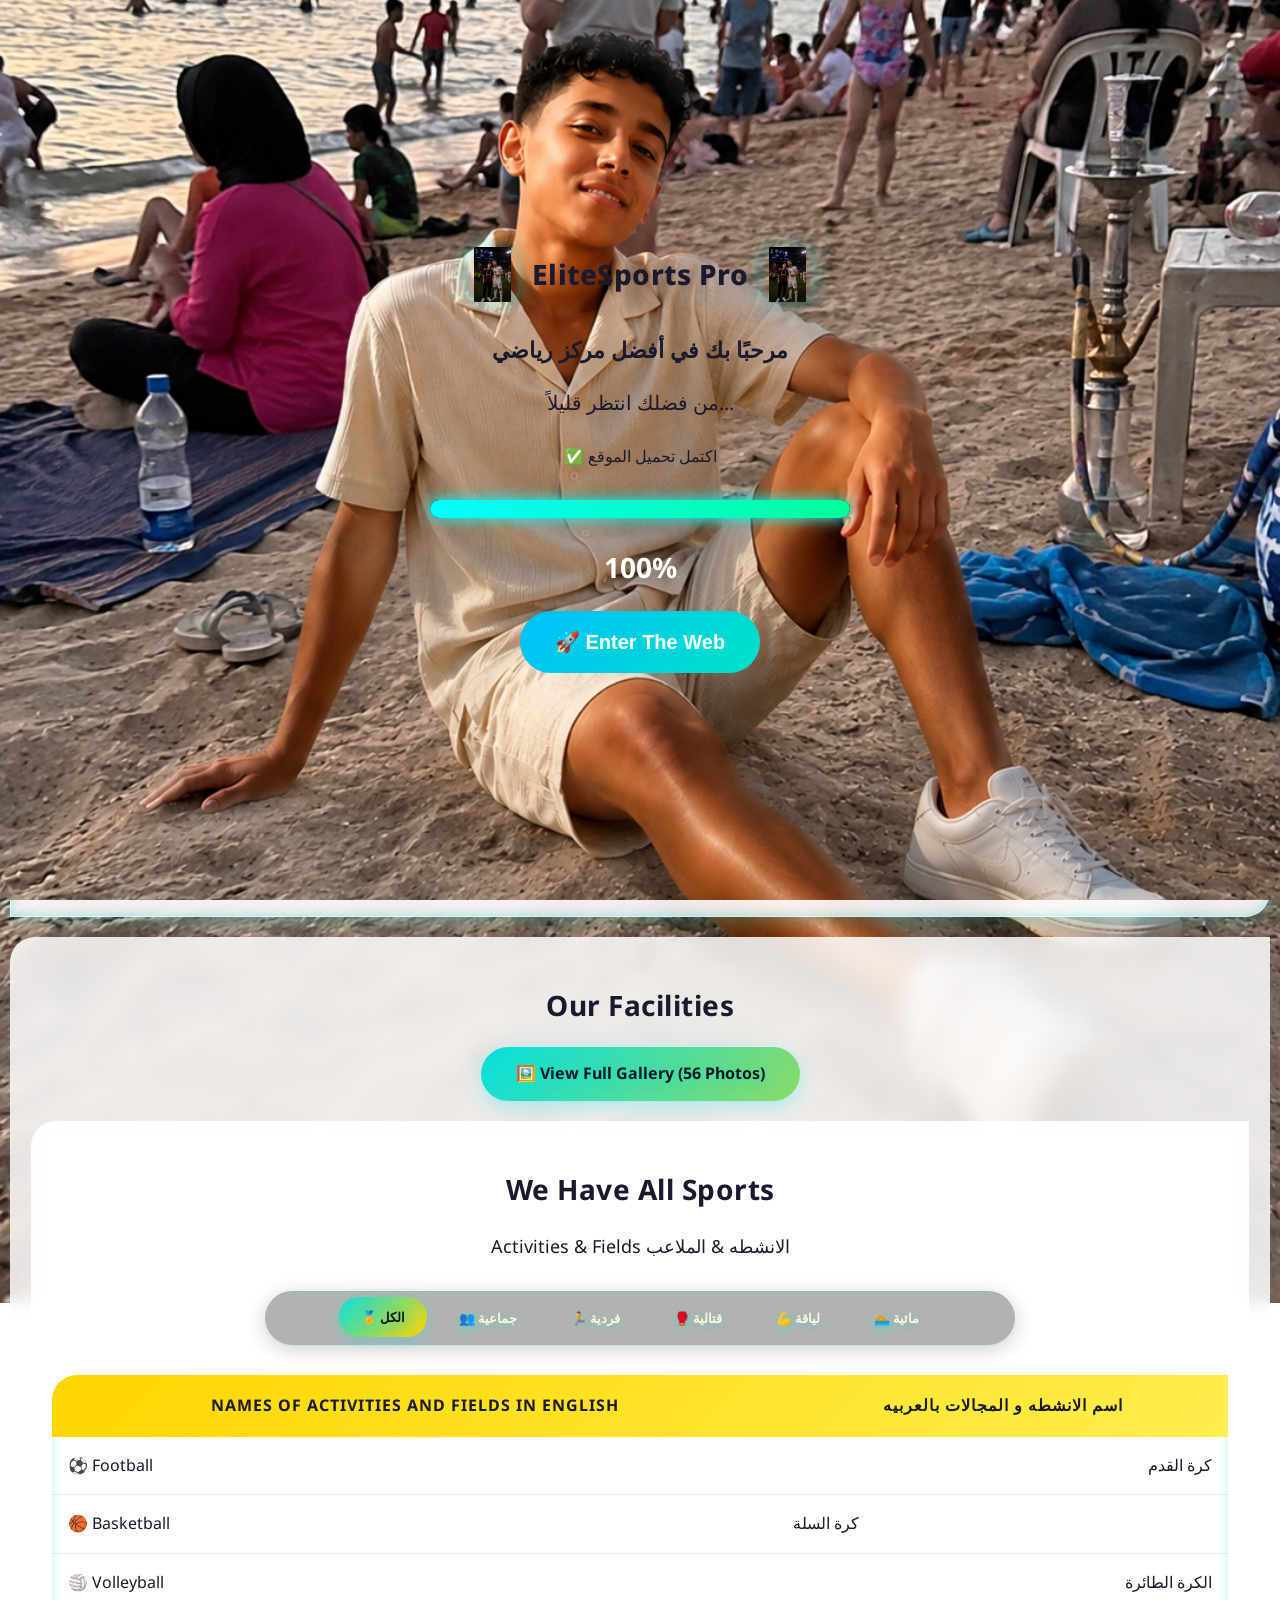
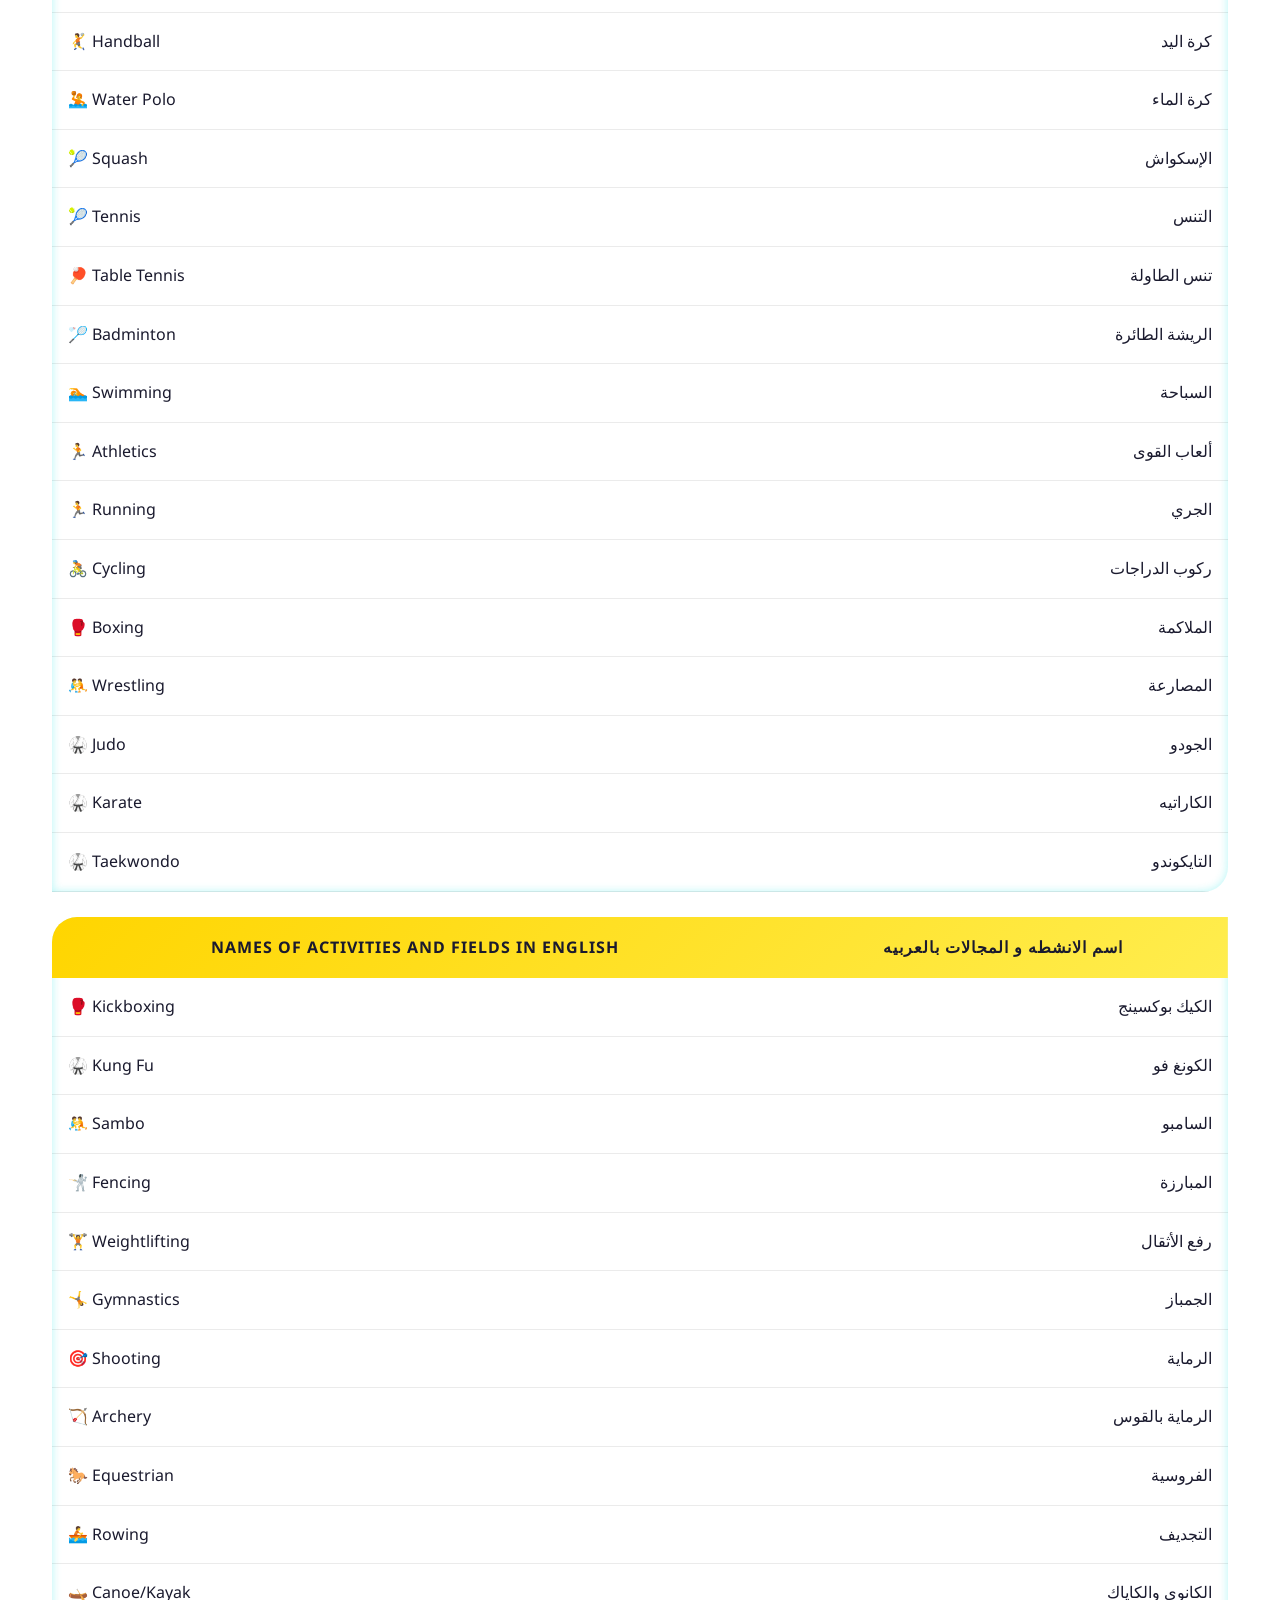
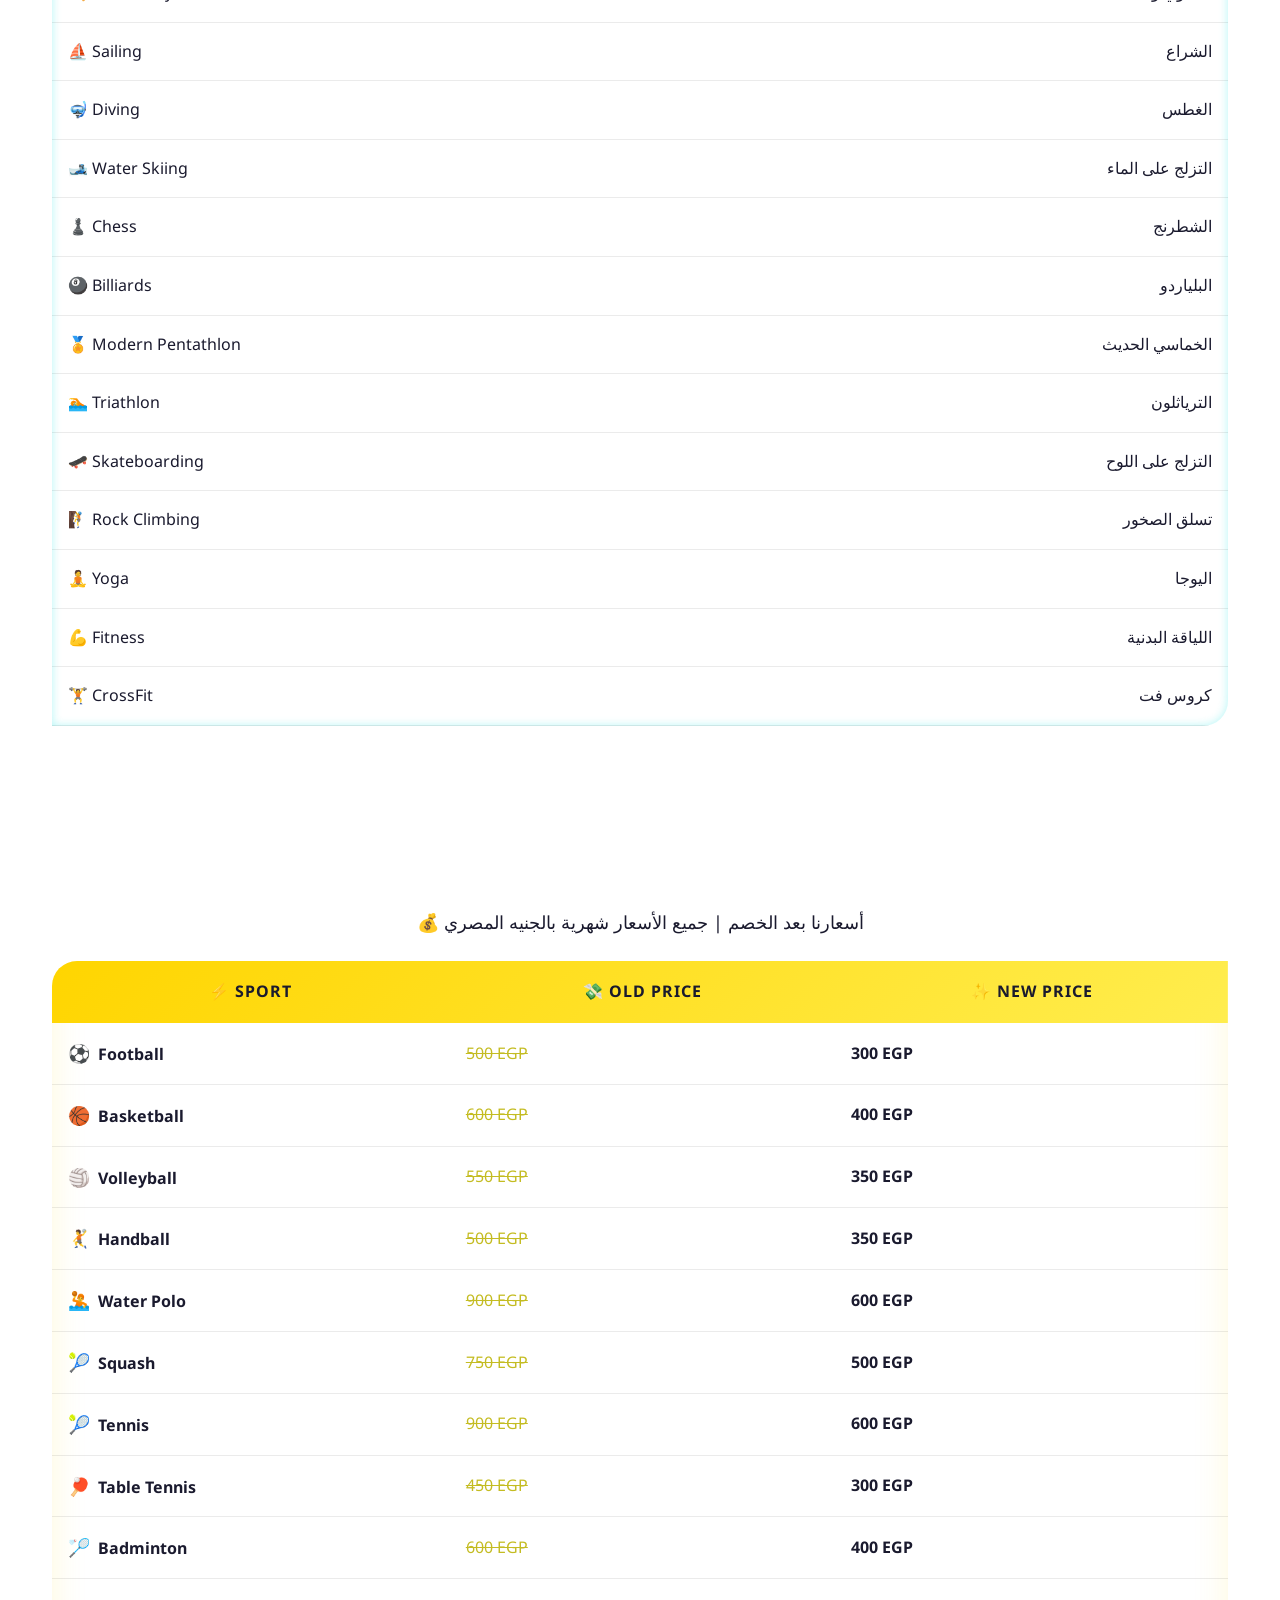
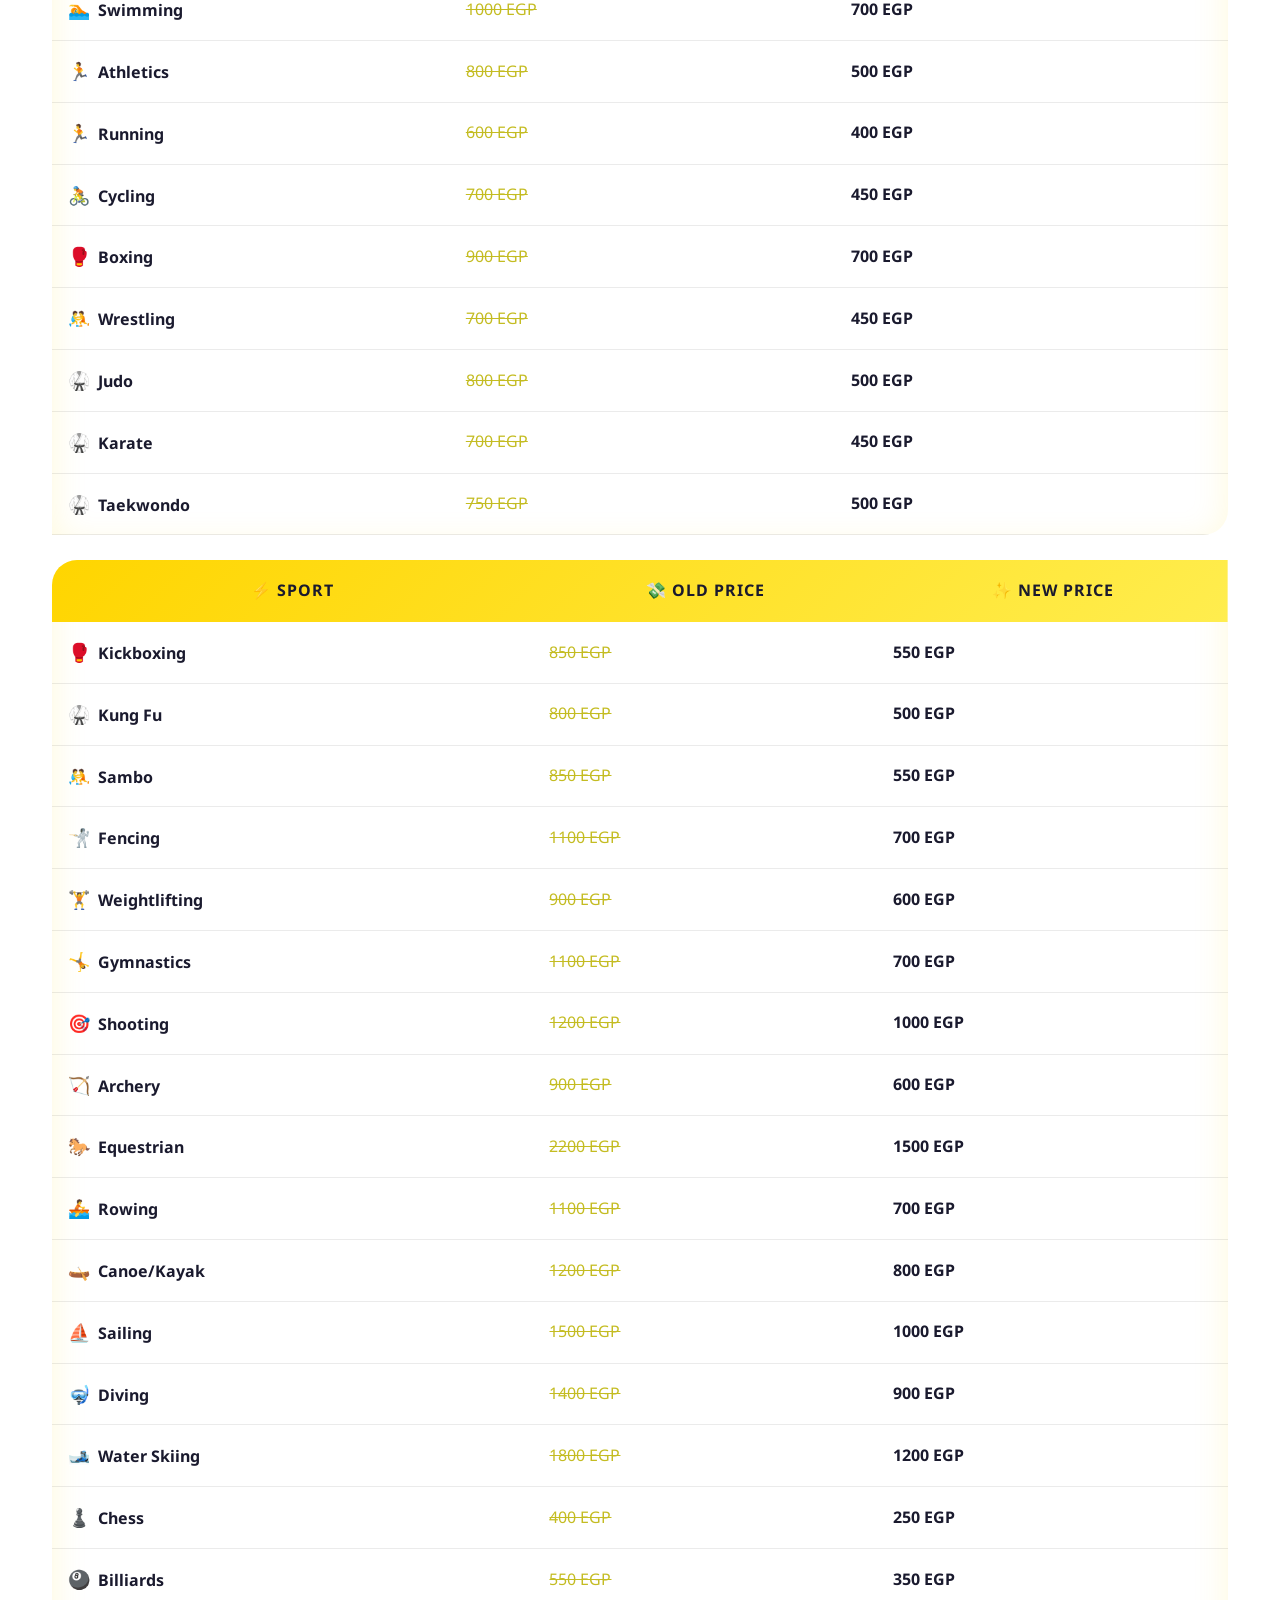
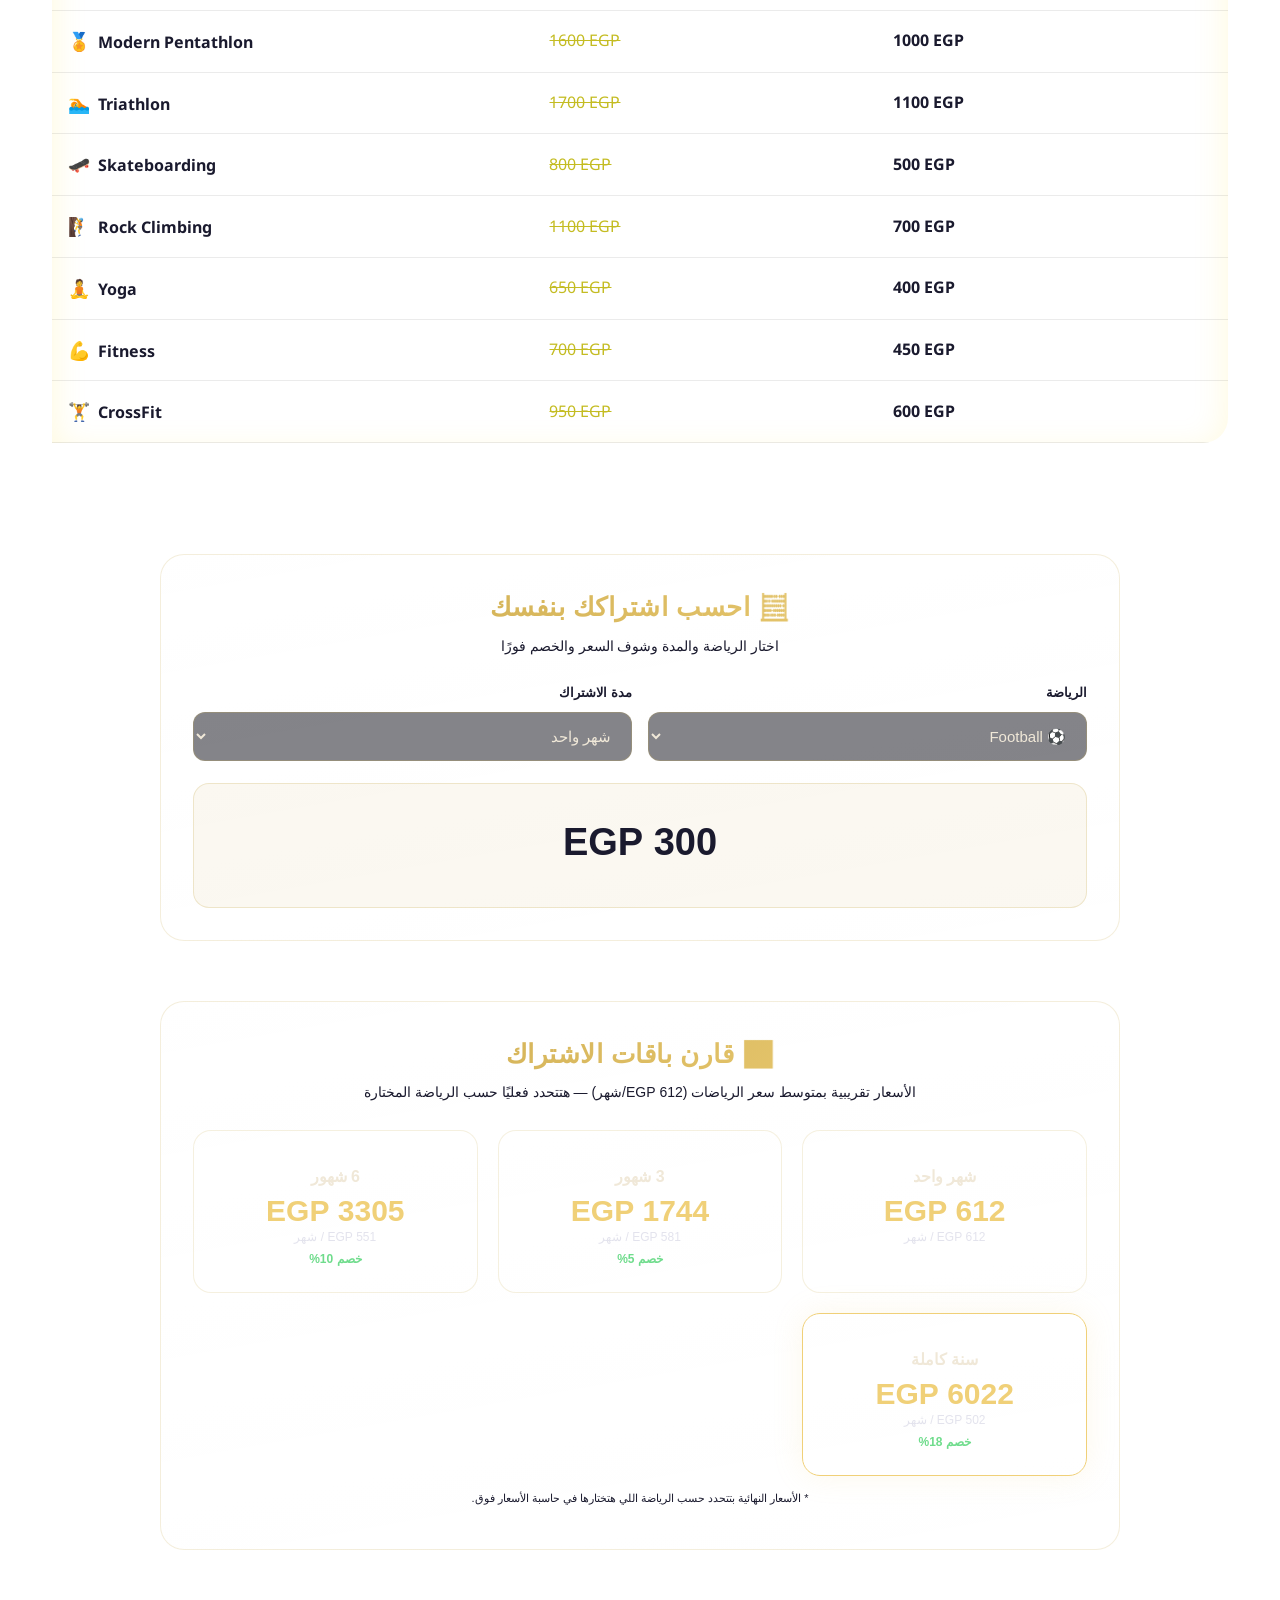
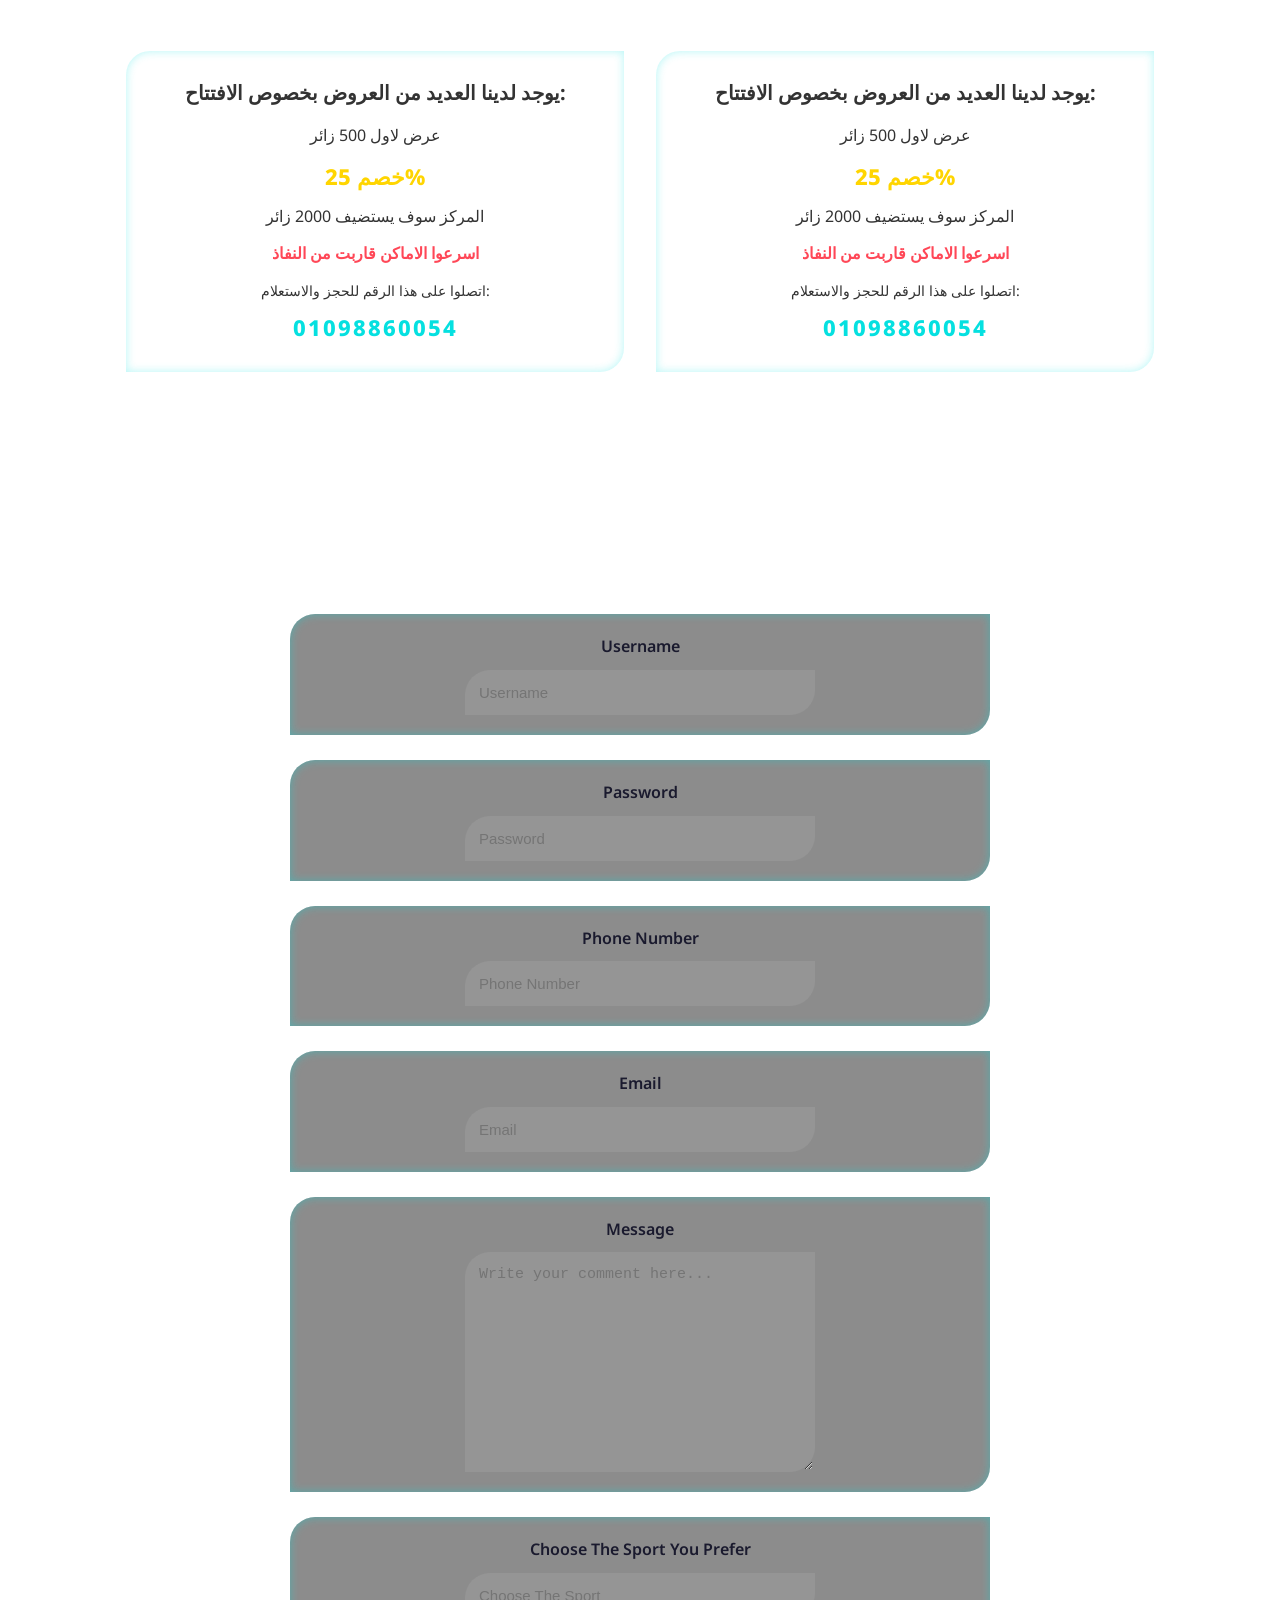
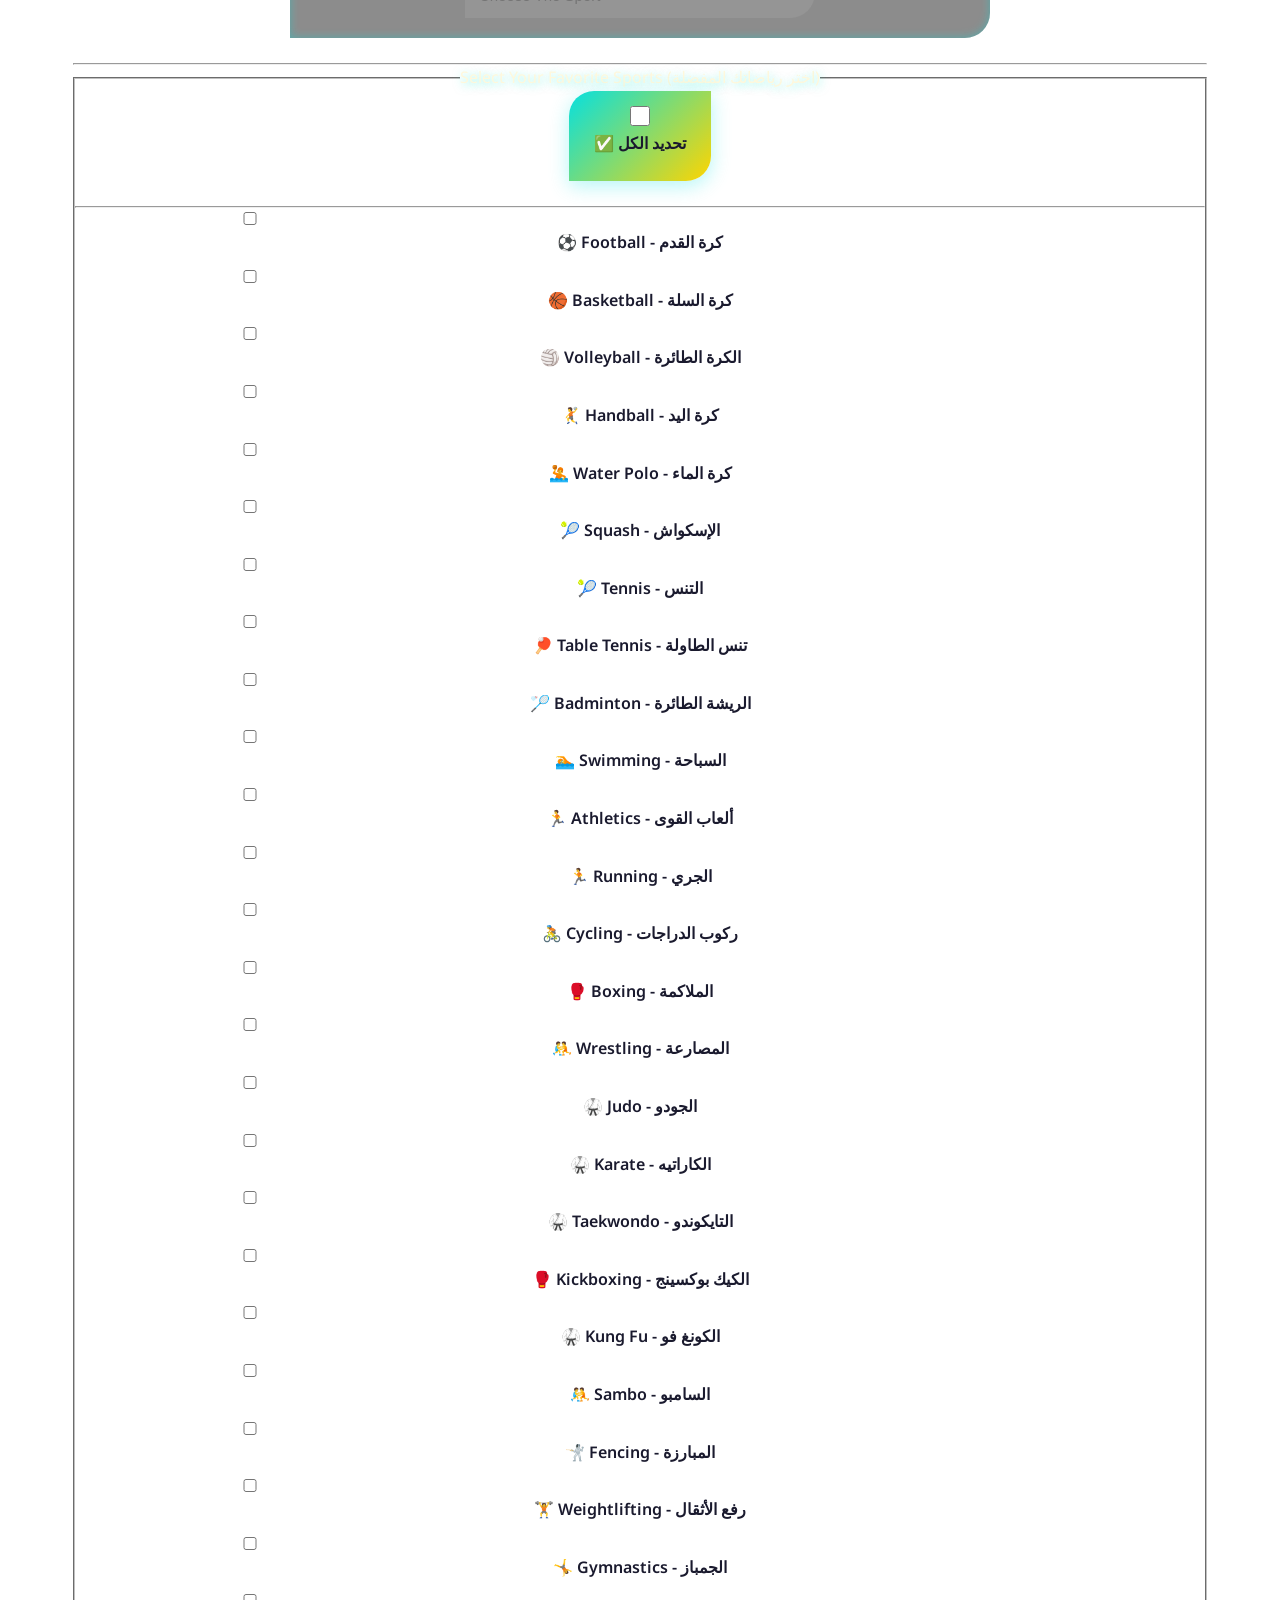
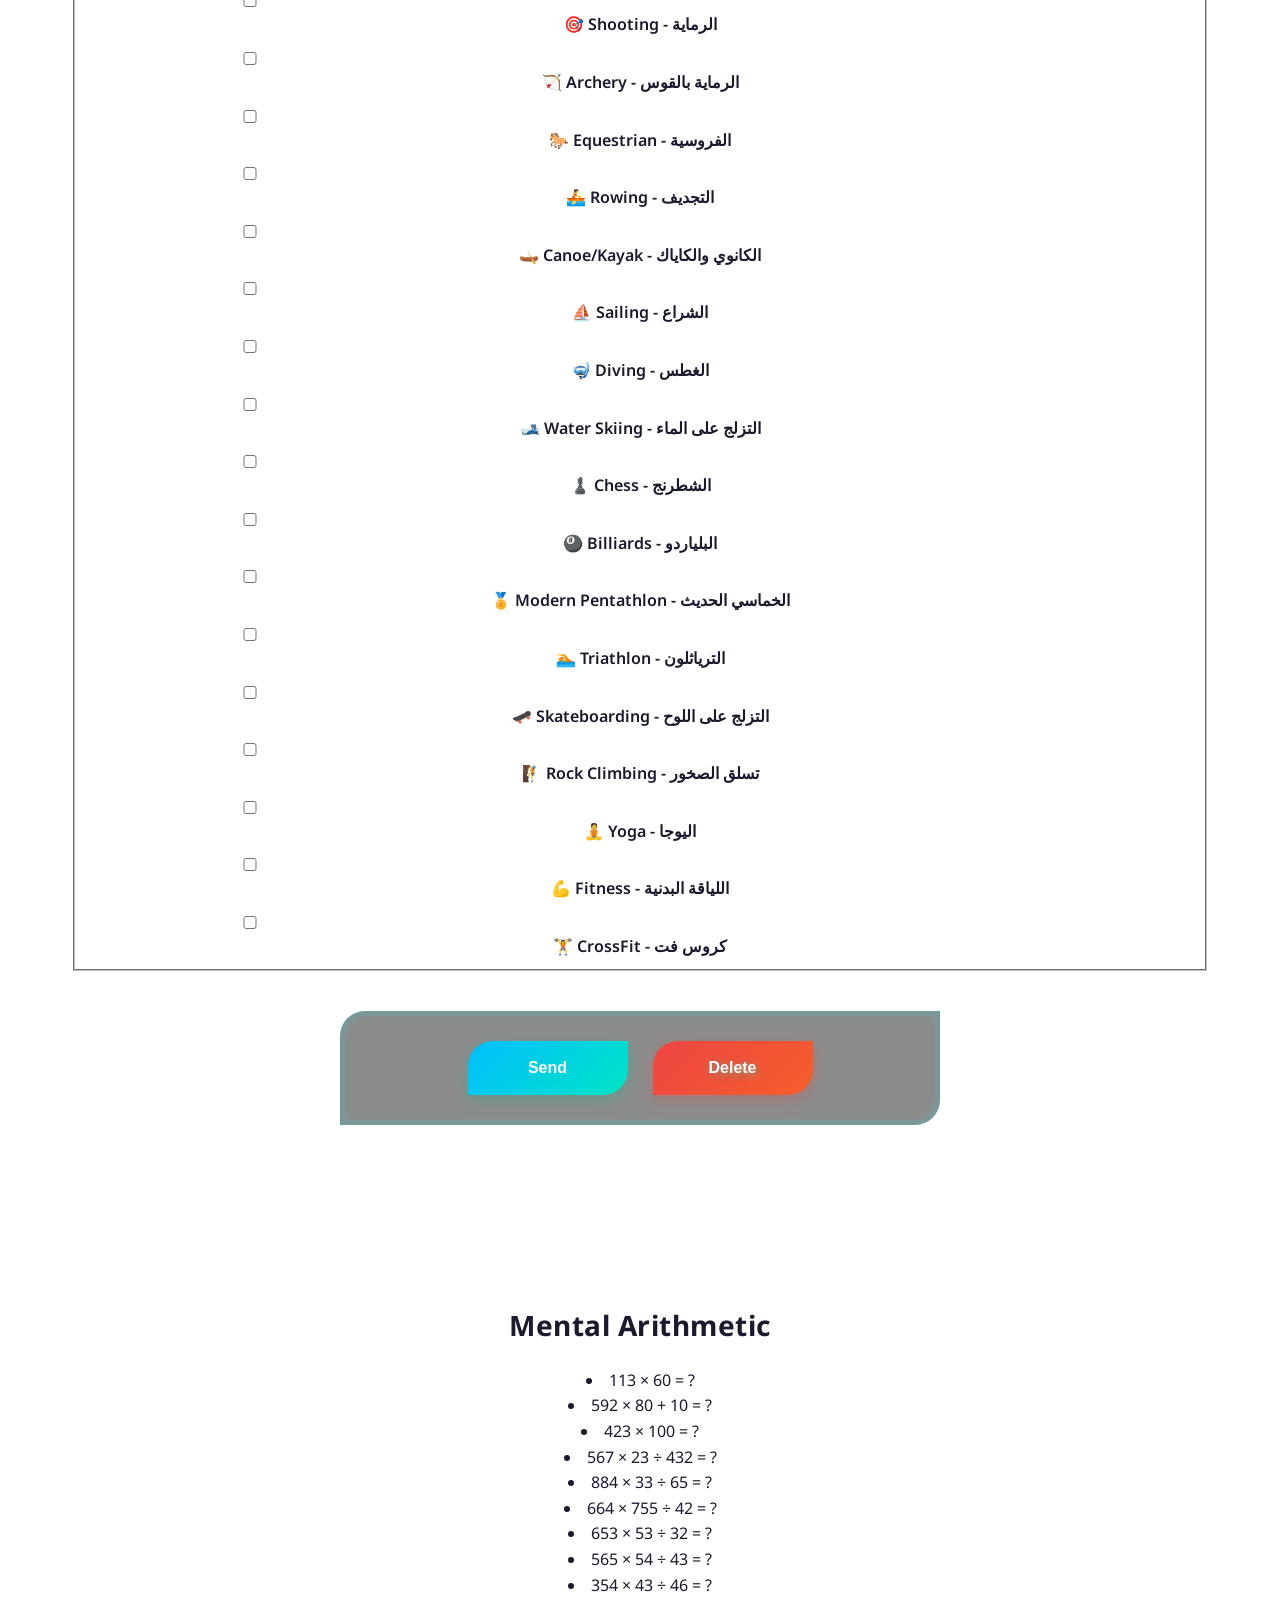
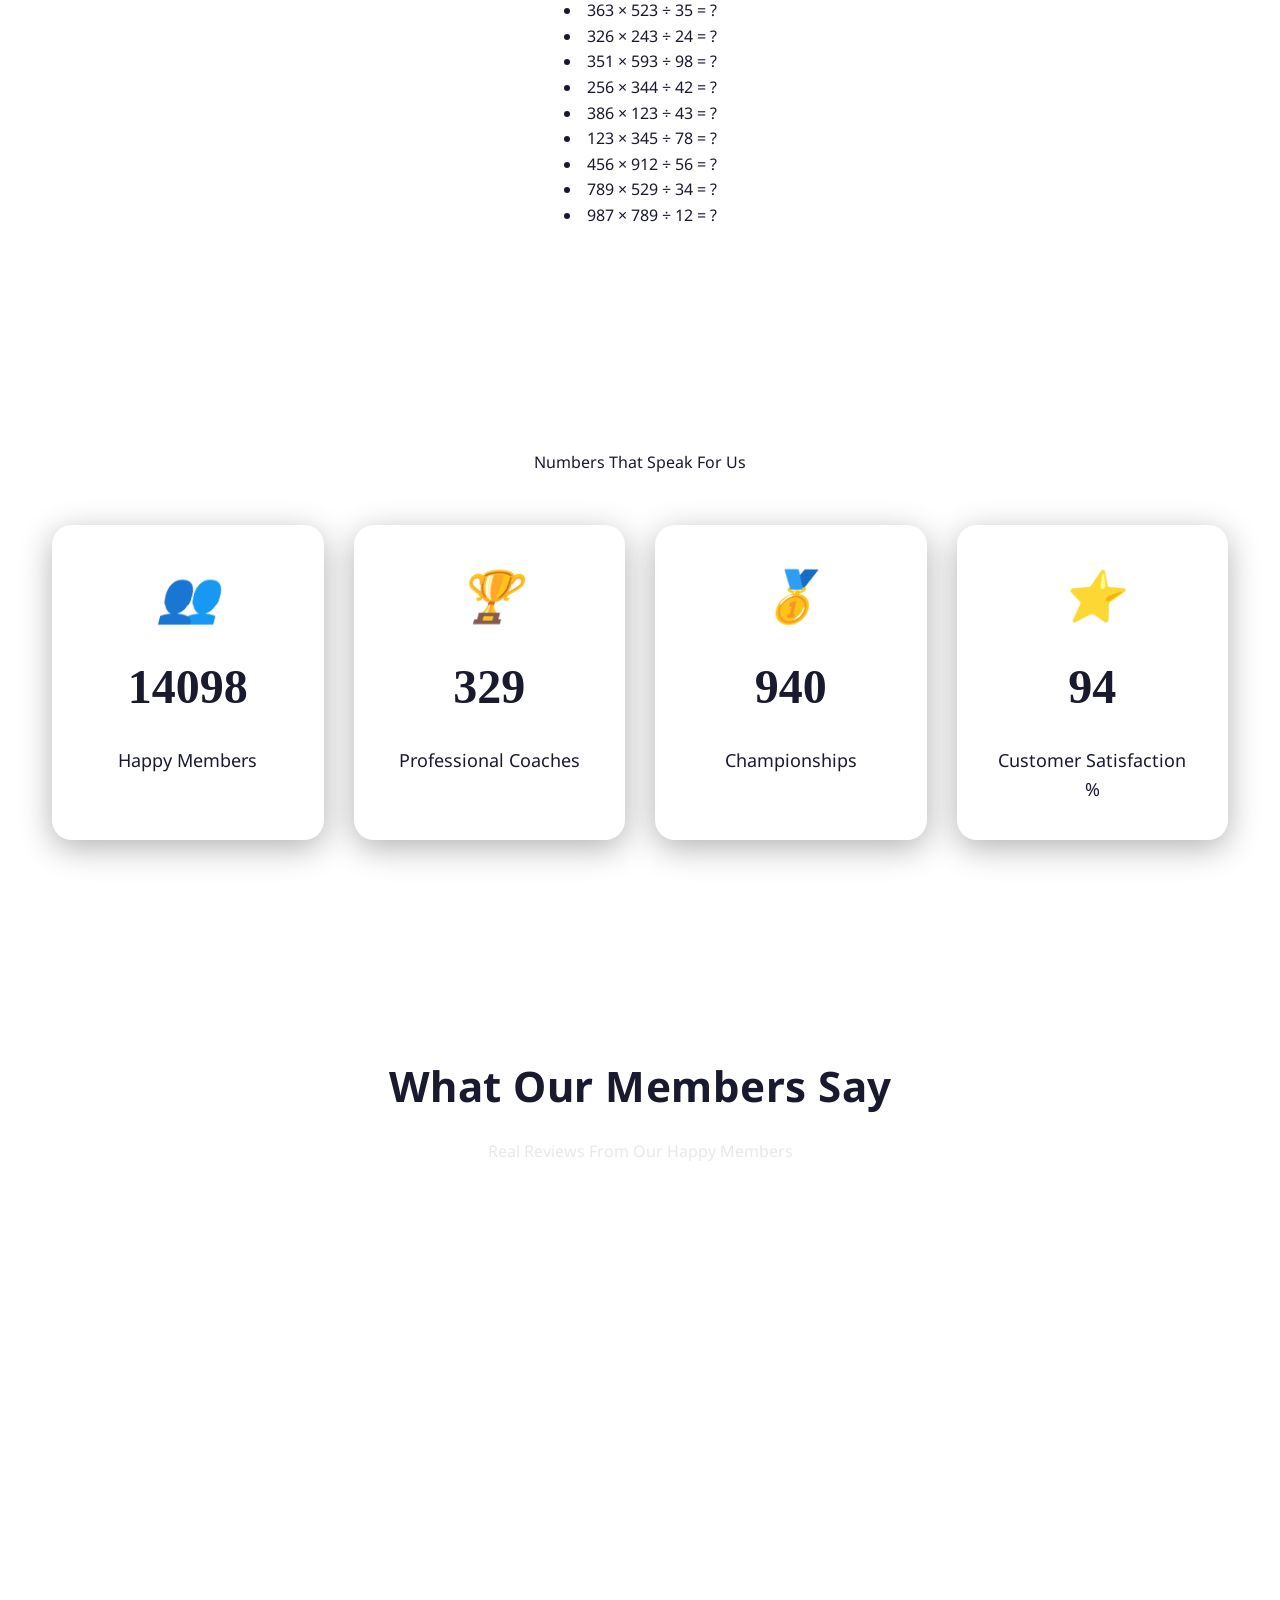
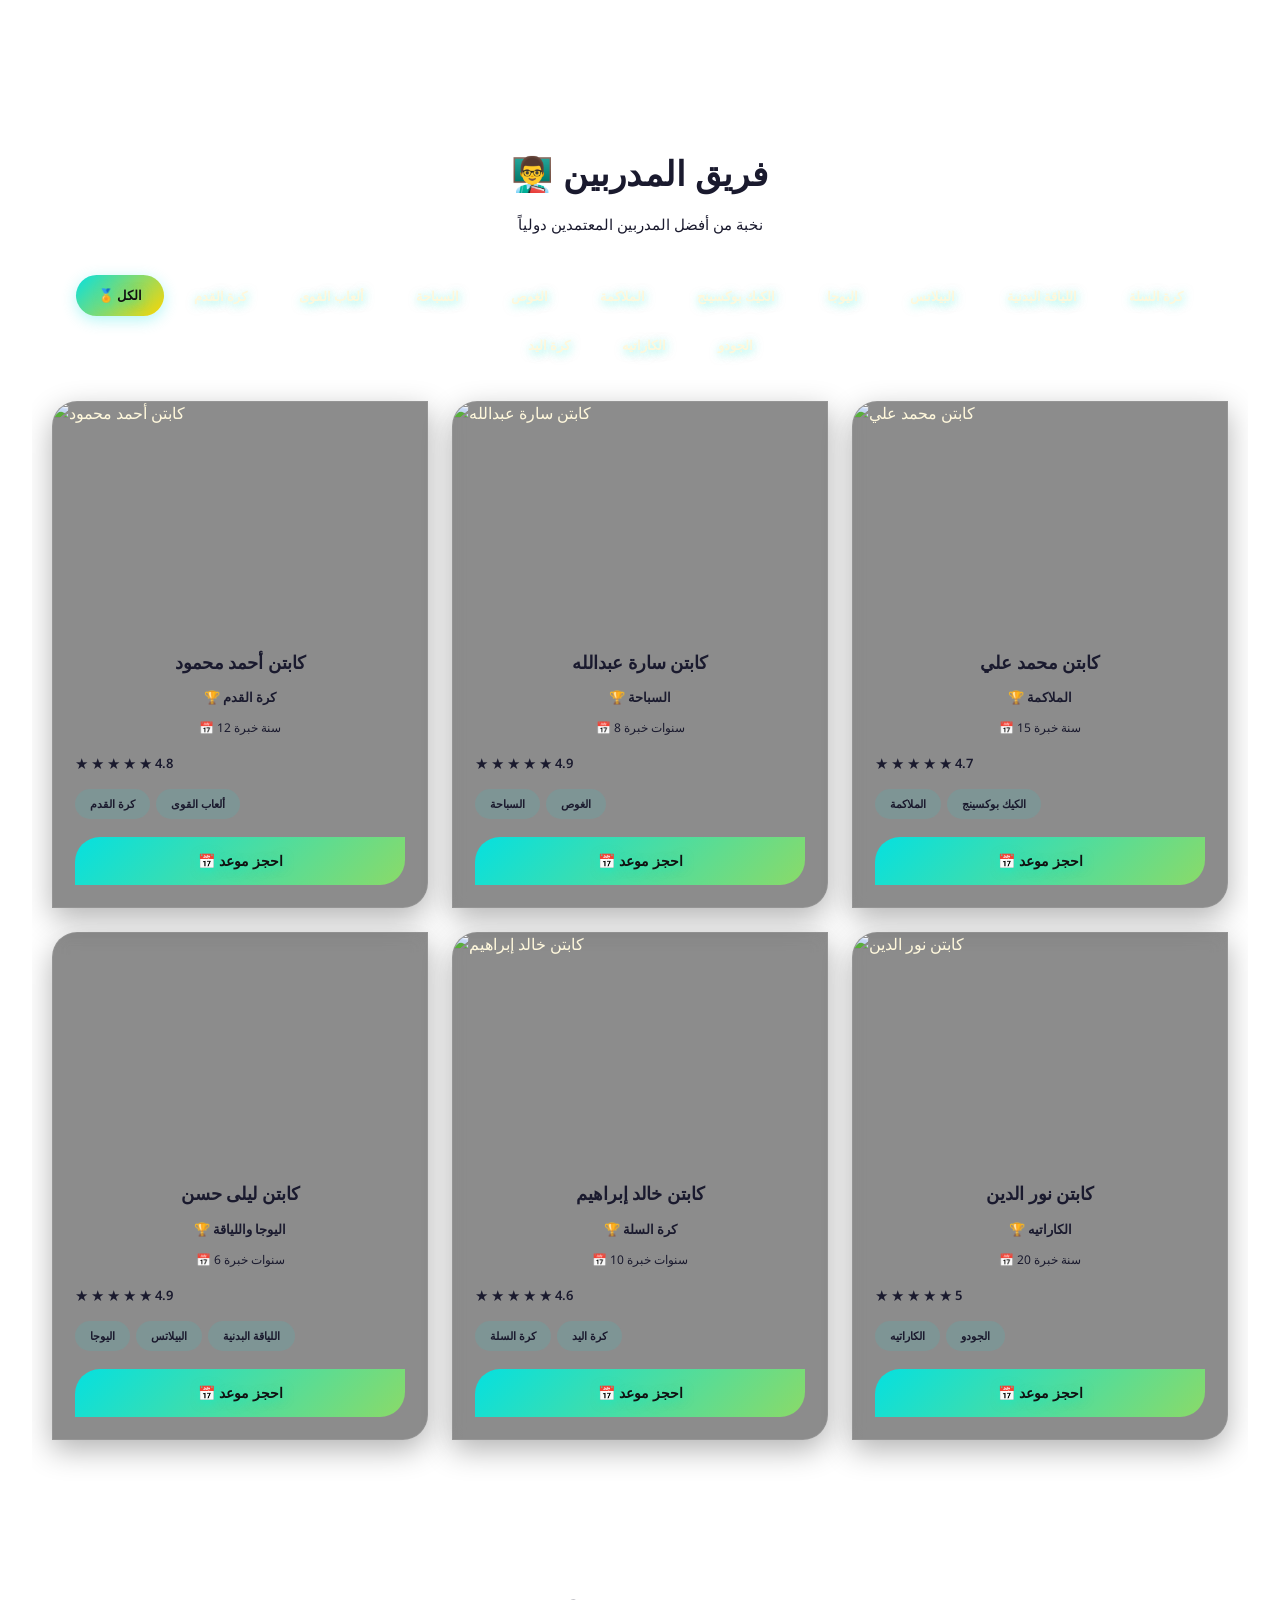
==== commit 74304a3e: "Add files via upload" ====
--- a/index.html
+++ b/index.html
@@ -1423,6 +1423,8 @@
     <script src="javascript/global-bg.js"></script>
     <script src="javascript/admin-panel.js"></script>
     <script src="javascript/pricing-tools.js"></script>
+    <script src="PWA/service-worker.js"></script>
+    <script src="PWA/manifest.json"></script>
 
     <!-- ═══ تسجيل PWA Service Worker ═══ -->
     <script>
